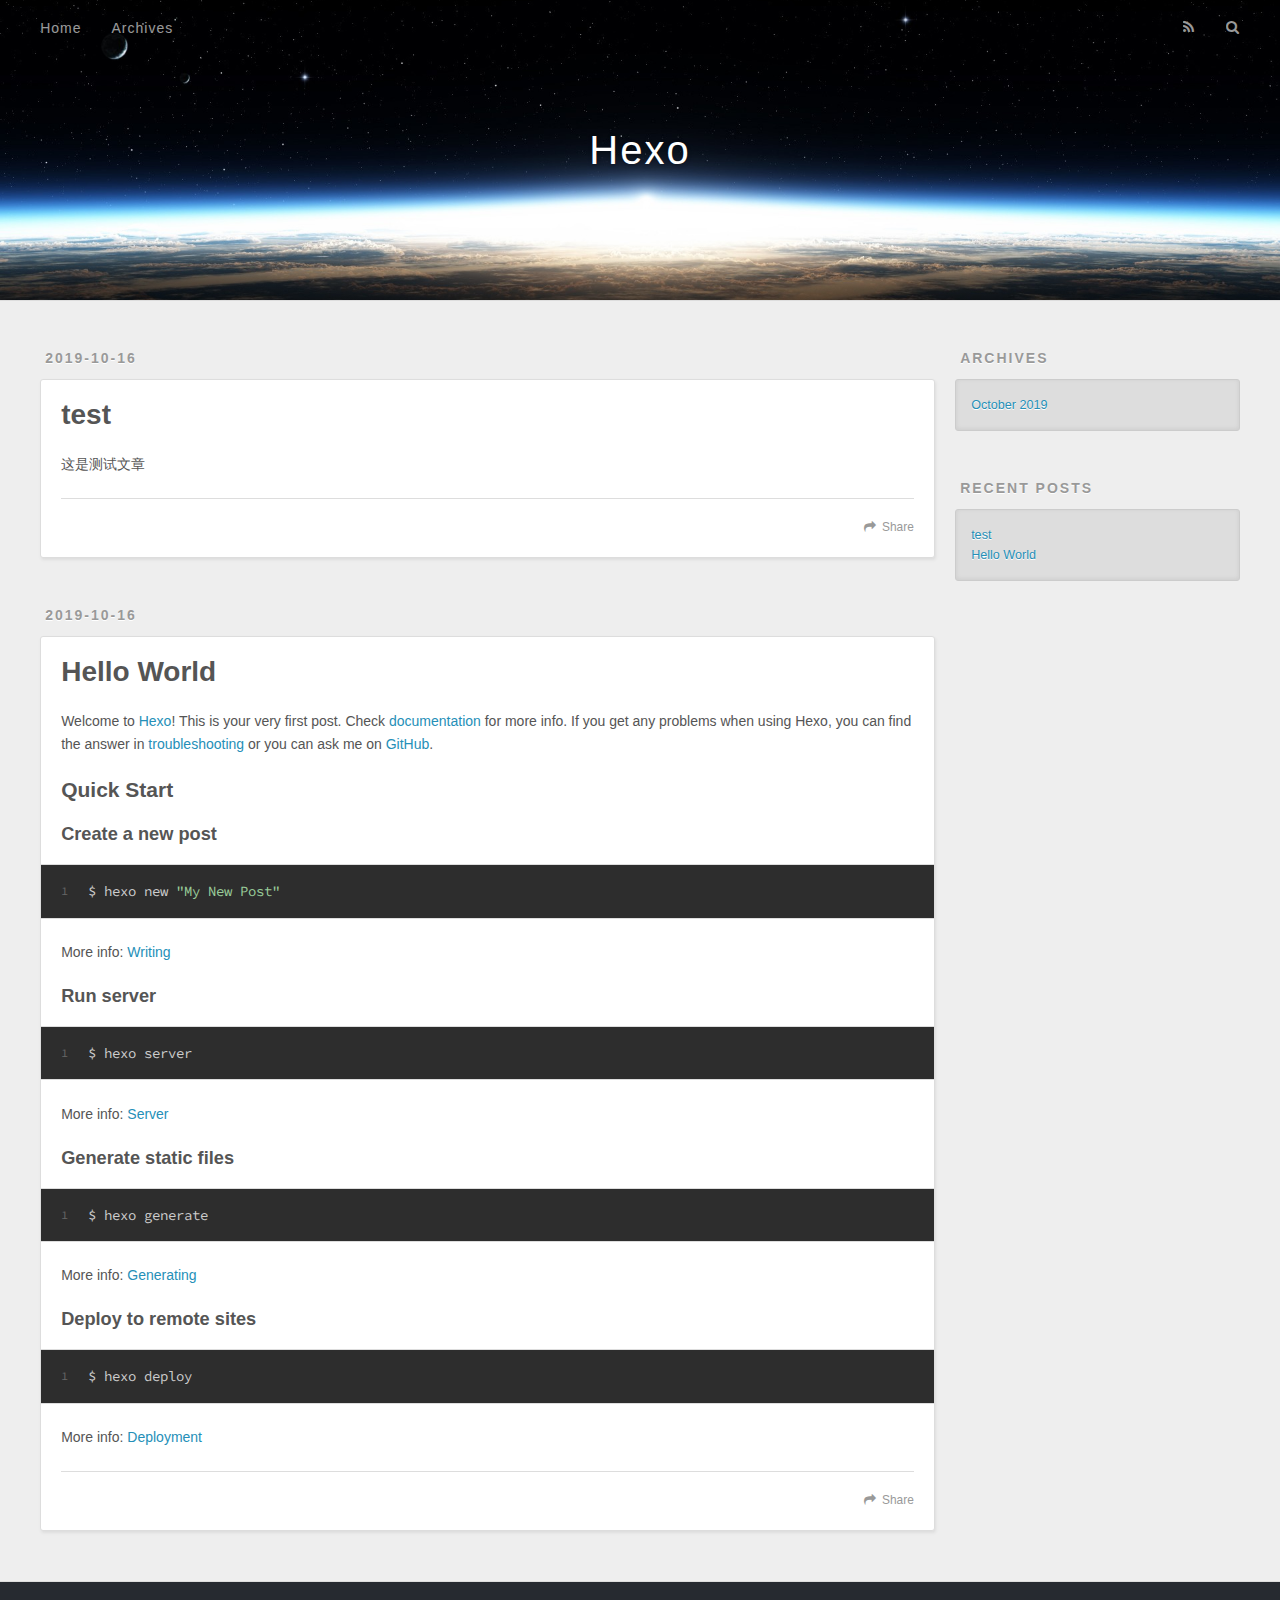
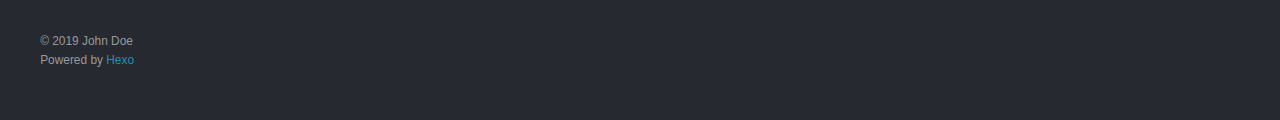
==== index.html @ 58bed096 "Site updated: 2019-10-16 15:24:26" ====
<!DOCTYPE html>
<html>
<head><meta name="generator" content="Hexo 3.9.0">
  <meta charset="utf-8">
  

  
  <title>Hexo</title>
  <meta name="viewport" content="width=device-width, initial-scale=1, maximum-scale=1">
  <meta property="og:type" content="website">
<meta property="og:title" content="Hexo">
<meta property="og:url" content="http://yoursite.com/index.html">
<meta property="og:site_name" content="Hexo">
<meta property="og:locale" content="en">
<meta name="twitter:card" content="summary">
<meta name="twitter:title" content="Hexo">
  
    <link rel="alternate" href="/atom.xml" title="Hexo" type="application/atom+xml">
  
  
    <link rel="icon" href="/favicon.png">
  
  
    <link href="//fonts.googleapis.com/css?family=Source+Code+Pro" rel="stylesheet" type="text/css">
  
  <link rel="stylesheet" href="/css/style.css">
</head>
</html>
<body>
  <div id="container">
    <div id="wrap">
      <header id="header">
  <div id="banner"></div>
  <div id="header-outer" class="outer">
    <div id="header-title" class="inner">
      <h1 id="logo-wrap">
        <a href="/" id="logo">Hexo</a>
      </h1>
      
    </div>
    <div id="header-inner" class="inner">
      <nav id="main-nav">
        <a id="main-nav-toggle" class="nav-icon"></a>
        
          <a class="main-nav-link" href="/">Home</a>
        
          <a class="main-nav-link" href="/archives">Archives</a>
        
      </nav>
      <nav id="sub-nav">
        
          <a id="nav-rss-link" class="nav-icon" href="/atom.xml" title="RSS Feed"></a>
        
        <a id="nav-search-btn" class="nav-icon" title="Search"></a>
      </nav>
      <div id="search-form-wrap">
        <form action="//google.com/search" method="get" accept-charset="UTF-8" class="search-form"><input type="search" name="q" class="search-form-input" placeholder="Search"><button type="submit" class="search-form-submit">&#xF002;</button><input type="hidden" name="sitesearch" value="http://yoursite.com"></form>
      </div>
    </div>
  </div>
</header>
      <div class="outer">
        <section id="main">
  
    <article id="post-test" class="article article-type-post" itemscope itemprop="blogPost">
  <div class="article-meta">
    <a href="/2019/10/16/test/" class="article-date">
  <time datetime="2019-10-16T07:18:13.000Z" itemprop="datePublished">2019-10-16</time>
</a>
    
  </div>
  <div class="article-inner">
    
    
      <header class="article-header">
        
  
    <h1 itemprop="name">
      <a class="article-title" href="/2019/10/16/test/">test</a>
    </h1>
  

      </header>
    
    <div class="article-entry" itemprop="articleBody">
      
        <p>这是测试文章</p>

      
    </div>
    <footer class="article-footer">
      <a data-url="http://yoursite.com/2019/10/16/test/" data-id="ck1sy2dec0001fg4e5zb4rb2x" class="article-share-link">Share</a>
      
      
    </footer>
  </div>
  
</article>


  
    <article id="post-hello-world" class="article article-type-post" itemscope itemprop="blogPost">
  <div class="article-meta">
    <a href="/2019/10/16/hello-world/" class="article-date">
  <time datetime="2019-10-16T06:49:38.342Z" itemprop="datePublished">2019-10-16</time>
</a>
    
  </div>
  <div class="article-inner">
    
    
      <header class="article-header">
        
  
    <h1 itemprop="name">
      <a class="article-title" href="/2019/10/16/hello-world/">Hello World</a>
    </h1>
  

      </header>
    
    <div class="article-entry" itemprop="articleBody">
      
        <p>Welcome to <a href="https://hexo.io/" target="_blank" rel="noopener">Hexo</a>! This is your very first post. Check <a href="https://hexo.io/docs/" target="_blank" rel="noopener">documentation</a> for more info. If you get any problems when using Hexo, you can find the answer in <a href="https://hexo.io/docs/troubleshooting.html" target="_blank" rel="noopener">troubleshooting</a> or you can ask me on <a href="https://github.com/hexojs/hexo/issues" target="_blank" rel="noopener">GitHub</a>.</p>
<h2 id="Quick-Start"><a href="#Quick-Start" class="headerlink" title="Quick Start"></a>Quick Start</h2><h3 id="Create-a-new-post"><a href="#Create-a-new-post" class="headerlink" title="Create a new post"></a>Create a new post</h3><figure class="highlight bash"><table><tr><td class="gutter"><pre><span class="line">1</span><br></pre></td><td class="code"><pre><span class="line">$ hexo new <span class="string">"My New Post"</span></span><br></pre></td></tr></table></figure>

<p>More info: <a href="https://hexo.io/docs/writing.html" target="_blank" rel="noopener">Writing</a></p>
<h3 id="Run-server"><a href="#Run-server" class="headerlink" title="Run server"></a>Run server</h3><figure class="highlight bash"><table><tr><td class="gutter"><pre><span class="line">1</span><br></pre></td><td class="code"><pre><span class="line">$ hexo server</span><br></pre></td></tr></table></figure>

<p>More info: <a href="https://hexo.io/docs/server.html" target="_blank" rel="noopener">Server</a></p>
<h3 id="Generate-static-files"><a href="#Generate-static-files" class="headerlink" title="Generate static files"></a>Generate static files</h3><figure class="highlight bash"><table><tr><td class="gutter"><pre><span class="line">1</span><br></pre></td><td class="code"><pre><span class="line">$ hexo generate</span><br></pre></td></tr></table></figure>

<p>More info: <a href="https://hexo.io/docs/generating.html" target="_blank" rel="noopener">Generating</a></p>
<h3 id="Deploy-to-remote-sites"><a href="#Deploy-to-remote-sites" class="headerlink" title="Deploy to remote sites"></a>Deploy to remote sites</h3><figure class="highlight bash"><table><tr><td class="gutter"><pre><span class="line">1</span><br></pre></td><td class="code"><pre><span class="line">$ hexo deploy</span><br></pre></td></tr></table></figure>

<p>More info: <a href="https://hexo.io/docs/deployment.html" target="_blank" rel="noopener">Deployment</a></p>

      
    </div>
    <footer class="article-footer">
      <a data-url="http://yoursite.com/2019/10/16/hello-world/" data-id="ck1sy2de90000fg4emqf85rkp" class="article-share-link">Share</a>
      
      
    </footer>
  </div>
  
</article>


  


</section>
        
          <aside id="sidebar">
  
    

  
    

  
    
  
    
  <div class="widget-wrap">
    <h3 class="widget-title">Archives</h3>
    <div class="widget">
      <ul class="archive-list"><li class="archive-list-item"><a class="archive-list-link" href="/archives/2019/10/">October 2019</a></li></ul>
    </div>
  </div>


  
    
  <div class="widget-wrap">
    <h3 class="widget-title">Recent Posts</h3>
    <div class="widget">
      <ul>
        
          <li>
            <a href="/2019/10/16/test/">test</a>
          </li>
        
          <li>
            <a href="/2019/10/16/hello-world/">Hello World</a>
          </li>
        
      </ul>
    </div>
  </div>

  
</aside>
        
      </div>
      <footer id="footer">
  
  <div class="outer">
    <div id="footer-info" class="inner">
      &copy; 2019 John Doe<br>
      Powered by <a href="http://hexo.io/" target="_blank">Hexo</a>
    </div>
  </div>
</footer>
    </div>
    <nav id="mobile-nav">
  
    <a href="/" class="mobile-nav-link">Home</a>
  
    <a href="/archives" class="mobile-nav-link">Archives</a>
  
</nav>
    

<script src="//ajax.googleapis.com/ajax/libs/jquery/2.0.3/jquery.min.js"></script>


  <link rel="stylesheet" href="/fancybox/jquery.fancybox.css">
  <script src="/fancybox/jquery.fancybox.pack.js"></script>


<script src="/js/script.js"></script>



  </div>
</body>
</html>
---- css/style.css ----
body {
  width: 100%;
}
body:before,
body:after {
  content: "";
  display: table;
}
body:after {
  clear: both;
}
html,
body,
div,
span,
applet,
object,
iframe,
h1,
h2,
h3,
h4,
h5,
h6,
p,
blockquote,
pre,
a,
abbr,
acronym,
address,
big,
cite,
code,
del,
dfn,
em,
img,
ins,
kbd,
q,
s,
samp,
small,
strike,
strong,
sub,
sup,
tt,
var,
dl,
dt,
dd,
ol,
ul,
li,
fieldset,
form,
label,
legend,
table,
caption,
tbody,
tfoot,
thead,
tr,
th,
td {
  margin: 0;
  padding: 0;
  border: 0;
  outline: 0;
  font-weight: inherit;
  font-style: inherit;
  font-family: inherit;
  font-size: 100%;
  vertical-align: baseline;
}
body {
  line-height: 1;
  color: #000;
  background: #fff;
}
ol,
ul {
  list-style: none;
}
table {
  border-collapse: separate;
  border-spacing: 0;
  vertical-align: middle;
}
caption,
th,
td {
  text-align: left;
  font-weight: normal;
  vertical-align: middle;
}
a img {
  border: none;
}
input,
button {
  margin: 0;
  padding: 0;
}
input::-moz-focus-inner,
button::-moz-focus-inner {
  border: 0;
  padding: 0;
}
@font-face {
  font-family: FontAwesome;
  font-style: normal;
  font-weight: normal;
  src: url("fonts/fontawesome-webfont.eot?v=#4.0.3");
  src: url("fonts/fontawesome-webfont.eot?#iefix&v=#4.0.3") format("embedded-opentype"), url("fonts/fontawesome-webfont.woff?v=#4.0.3") format("woff"), url("fonts/fontawesome-webfont.ttf?v=#4.0.3") format("truetype"), url("fonts/fontawesome-webfont.svg#fontawesomeregular?v=#4.0.3") format("svg");
}
html,
body,
#container {
  height: 100%;
}
body {
  background: #eee;
  font: 14px -apple-system, BlinkMacSystemFont, "Segoe UI", "Roboto", "Oxygen", "Ubuntu", "Cantarell", "Fira Sans", "Droid Sans", "Helvetica Neue", sans-serif;
  -webkit-text-size-adjust: 100%;
}
.outer {
  max-width: 1220px;
  margin: 0 auto;
  padding: 0 20px;
}
.outer:before,
.outer:after {
  content: "";
  display: table;
}
.outer:after {
  clear: both;
}
.inner {
  display: inline;
  float: left;
  width: 98.33333333333333%;
  margin: 0 0.833333333333333%;
}
.left,
.alignleft {
  float: left;
}
.right,
.alignright {
  float: right;
}
.clear {
  clear: both;
}
#container {
  position: relative;
}
.mobile-nav-on {
  overflow: hidden;
}
#wrap {
  height: 100%;
  width: 100%;
  position: absolute;
  top: 0;
  left: 0;
  -webkit-transition: 0.2s ease-out;
  -moz-transition: 0.2s ease-out;
  -ms-transition: 0.2s ease-out;
  transition: 0.2s ease-out;
  z-index: 1;
  background: #eee;
}
.mobile-nav-on #wrap {
  left: 280px;
}
@media screen and (min-width: 768px) {
  #main {
    display: inline;
    float: left;
    width: 73.33333333333333%;
    margin: 0 0.833333333333333%;
  }
}
.article-date,
.article-category-link,
.archive-year,
.widget-title {
  text-decoration: none;
  text-transform: uppercase;
  letter-spacing: 2px;
  color: #999;
  margin-bottom: 1em;
  margin-left: 5px;
  line-height: 1em;
  text-shadow: 0 1px #fff;
  font-weight: bold;
}
.article-inner,
.archive-article-inner {
  background: #fff;
  -webkit-box-shadow: 1px 2px 3px #ddd;
  box-shadow: 1px 2px 3px #ddd;
  border: 1px solid #ddd;
  border-radius: 3px;
}
.article-entry h1,
.widget h1 {
  font-size: 2em;
}
.article-entry h2,
.widget h2 {
  font-size: 1.5em;
}
.article-entry h3,
.widget h3 {
  font-size: 1.3em;
}
.article-entry h4,
.widget h4 {
  font-size: 1.2em;
}
.article-entry h5,
.widget h5 {
  font-size: 1em;
}
.article-entry h6,
.widget h6 {
  font-size: 1em;
  color: #999;
}
.article-entry hr,
.widget hr {
  border: 1px dashed #ddd;
}
.article-entry strong,
.widget strong {
  font-weight: bold;
}
.article-entry em,
.widget em,
.article-entry cite,
.widget cite {
  font-style: italic;
}
.article-entry sup,
.widget sup,
.article-entry sub,
.widget sub {
  font-size: 0.75em;
  line-height: 0;
  position: relative;
  vertical-align: baseline;
}
.article-entry sup,
.widget sup {
  top: -0.5em;
}
.article-entry sub,
.widget sub {
  bottom: -0.2em;
}
.article-entry small,
.widget small {
  font-size: 0.85em;
}
.article-entry acronym,
.widget acronym,
.article-entry abbr,
.widget abbr {
  border-bottom: 1px dotted;
}
.article-entry ul,
.widget ul,
.article-entry ol,
.widget ol,
.article-entry dl,
.widget dl {
  margin: 0 20px;
  line-height: 1.6em;
}
.article-entry ul ul,
.widget ul ul,
.article-entry ol ul,
.widget ol ul,
.article-entry ul ol,
.widget ul ol,
.article-entry ol ol,
.widget ol ol {
  margin-top: 0;
  margin-bottom: 0;
}
.article-entry ul,
.widget ul {
  list-style: disc;
}
.article-entry ol,
.widget ol {
  list-style: decimal;
}
.article-entry dt,
.widget dt {
  font-weight: bold;
}
#header {
  height: 300px;
  position: relative;
  border-bottom: 1px solid #ddd;
}
#header:before,
#header:after {
  content: "";
  position: absolute;
  left: 0;
  right: 0;
  height: 40px;
}
#header:before {
  top: 0;
  background: -webkit-linear-gradient(rgba(0,0,0,0.2), transparent);
  background: -moz-linear-gradient(rgba(0,0,0,0.2), transparent);
  background: -ms-linear-gradient(rgba(0,0,0,0.2), transparent);
  background: linear-gradient(rgba(0,0,0,0.2), transparent);
}
#header:after {
  bottom: 0;
  background: -webkit-linear-gradient(transparent, rgba(0,0,0,0.2));
  background: -moz-linear-gradient(transparent, rgba(0,0,0,0.2));
  background: -ms-linear-gradient(transparent, rgba(0,0,0,0.2));
  background: linear-gradient(transparent, rgba(0,0,0,0.2));
}
#header-outer {
  height: 100%;
  position: relative;
}
#header-inner {
  position: relative;
  overflow: hidden;
}
#banner {
  position: absolute;
  top: 0;
  left: 0;
  width: 100%;
  height: 100%;
  background: url("images/banner.jpg") center #000;
  -webkit-background-size: cover;
  -moz-background-size: cover;
  background-size: cover;
  z-index: -1;
}
#header-title {
  text-align: center;
  height: 40px;
  position: absolute;
  top: 50%;
  left: 0;
  margin-top: -20px;
}
#logo,
#subtitle {
  text-decoration: none;
  color: #fff;
  font-weight: 300;
  text-shadow: 0 1px 4px rgba(0,0,0,0.3);
}
#logo {
  font-size: 40px;
  line-height: 40px;
  letter-spacing: 2px;
}
#subtitle {
  font-size: 16px;
  line-height: 16px;
  letter-spacing: 1px;
}
#subtitle-wrap {
  margin-top: 16px;
}
#main-nav {
  float: left;
  margin-left: -15px;
}
.nav-icon,
.main-nav-link {
  float: left;
  color: #fff;
  opacity: 0.6;
  text-decoration: none;
  text-shadow: 0 1px rgba(0,0,0,0.2);
  -webkit-transition: opacity 0.2s;
  -moz-transition: opacity 0.2s;
  -ms-transition: opacity 0.2s;
  transition: opacity 0.2s;
  display: block;
  padding: 20px 15px;
}
.nav-icon:hover,
.main-nav-link:hover {
  opacity: 1;
}
.nav-icon {
  font-family: FontAwesome;
  text-align: center;
  font-size: 14px;
  width: 14px;
  height: 14px;
  padding: 20px 15px;
  position: relative;
  cursor: pointer;
}
.main-nav-link {
  font-weight: 300;
  letter-spacing: 1px;
}
@media screen and (max-width: 479px) {
  .main-nav-link {
    display: none;
  }
}
#main-nav-toggle {
  display: none;
}
#main-nav-toggle:before {
  content: "\f0c9";
}
@media screen and (max-width: 479px) {
  #main-nav-toggle {
    display: block;
  }
}
#sub-nav {
  float: right;
  margin-right: -15px;
}
#nav-rss-link:before {
  content: "\f09e";
}
#nav-search-btn:before {
  content: "\f002";
}
#search-form-wrap {
  position: absolute;
  top: 15px;
  width: 150px;
  height: 30px;
  right: -150px;
  opacity: 0;
  -webkit-transition: 0.2s ease-out;
  -moz-transition: 0.2s ease-out;
  -ms-transition: 0.2s ease-out;
  transition: 0.2s ease-out;
}
#search-form-wrap.on {
  opacity: 1;
  right: 0;
}
@media screen and (max-width: 479px) {
  #search-form-wrap {
    width: 100%;
    right: -100%;
  }
}
.search-form {
  position: absolute;
  top: 0;
  left: 0;
  right: 0;
  background: #fff;
  padding: 5px 15px;
  border-radius: 15px;
  -webkit-box-shadow: 0 0 10px rgba(0,0,0,0.3);
  box-shadow: 0 0 10px rgba(0,0,0,0.3);
}
.search-form-input {
  border: none;
  background: none;
  color: #555;
  width: 100%;
  font: 13px -apple-system, BlinkMacSystemFont, "Segoe UI", "Roboto", "Oxygen", "Ubuntu", "Cantarell", "Fira Sans", "Droid Sans", "Helvetica Neue", sans-serif;
  outline: none;
}
.search-form-input::-webkit-search-results-decoration,
.search-form-input::-webkit-search-cancel-button {
  -webkit-appearance: none;
}
.search-form-submit {
  position: absolute;
  top: 50%;
  right: 10px;
  margin-top: -7px;
  font: 13px FontAwesome;
  border: none;
  background: none;
  color: #bbb;
  cursor: pointer;
}
.search-form-submit:hover,
.search-form-submit:focus {
  color: #777;
}
.article {
  margin: 50px 0;
}
.article-inner {
  overflow: hidden;
}
.article-meta:before,
.article-meta:after {
  content: "";
  display: table;
}
.article-meta:after {
  clear: both;
}
.article-date {
  float: left;
}
.article-category {
  float: left;
  line-height: 1em;
  color: #ccc;
  text-shadow: 0 1px #fff;
  margin-left: 8px;
}
.article-category:before {
  content: "\2022";
}
.article-category-link {
  margin: 0 12px 1em;
}
.article-header {
  padding: 20px 20px 0;
}
.article-title {
  text-decoration: none;
  font-size: 2em;
  font-weight: bold;
  color: #555;
  line-height: 1.1em;
  -webkit-transition: color 0.2s;
  -moz-transition: color 0.2s;
  -ms-transition: color 0.2s;
  transition: color 0.2s;
}
a.article-title:hover {
  color: #258fb8;
}
.article-entry {
  color: #555;
  padding: 0 20px;
}
.article-entry:before,
.article-entry:after {
  content: "";
  display: table;
}
.article-entry:after {
  clear: both;
}
.article-entry p,
.article-entry table {
  line-height: 1.6em;
  margin: 1.6em 0;
}
.article-entry h1,
.article-entry h2,
.article-entry h3,
.article-entry h4,
.article-entry h5,
.article-entry h6 {
  font-weight: bold;
}
.article-entry h1,
.article-entry h2,
.article-entry h3,
.article-entry h4,
.article-entry h5,
.article-entry h6 {
  line-height: 1.1em;
  margin: 1.1em 0;
}
.article-entry a {
  color: #258fb8;
  text-decoration: none;
}
.article-entry a:hover {
  text-decoration: underline;
}
.article-entry ul,
.article-entry ol,
.article-entry dl {
  margin-top: 1.6em;
  margin-bottom: 1.6em;
}
.article-entry img,
.article-entry video {
  max-width: 100%;
  height: auto;
  display: block;
  margin: auto;
}
.article-entry iframe {
  border: none;
}
.article-entry table {
  width: 100%;
  border-collapse: collapse;
  border-spacing: 0;
}
.article-entry th {
  font-weight: bold;
  border-bottom: 3px solid #ddd;
  padding-bottom: 0.5em;
}
.article-entry td {
  border-bottom: 1px solid #ddd;
  padding: 10px 0;
}
.article-entry blockquote {
  font-family: Georgia, "Times New Roman", serif;
  font-size: 1.4em;
  margin: 1.6em 20px;
  text-align: center;
}
.article-entry blockquote footer {
  font-size: 14px;
  margin: 1.6em 0;
  font-family: -apple-system, BlinkMacSystemFont, "Segoe UI", "Roboto", "Oxygen", "Ubuntu", "Cantarell", "Fira Sans", "Droid Sans", "Helvetica Neue", sans-serif;
}
.article-entry blockquote footer cite:before {
  content: "—";
  padding: 0 0.5em;
}
.article-entry .pullquote {
  text-align: left;
  width: 45%;
  margin: 0;
}
.article-entry .pullquote.left {
  margin-left: 0.5em;
  margin-right: 1em;
}
.article-entry .pullquote.right {
  margin-right: 0.5em;
  margin-left: 1em;
}
.article-entry .caption {
  color: #999;
  display: block;
  font-size: 0.9em;
  margin-top: 0.5em;
  position: relative;
  text-align: center;
}
.article-entry .video-container {
  position: relative;
  padding-top: 56.25%;
  height: 0;
  overflow: hidden;
}
.article-entry .video-container iframe,
.article-entry .video-container object,
.article-entry .video-container embed {
  position: absolute;
  top: 0;
  left: 0;
  width: 100%;
  height: 100%;
  margin-top: 0;
}
.article-more-link a {
  display: inline-block;
  line-height: 1em;
  padding: 6px 15px;
  border-radius: 15px;
  background: #eee;
  color: #999;
  text-shadow: 0 1px #fff;
  text-decoration: none;
}
.article-more-link a:hover {
  background: #258fb8;
  color: #fff;
  text-decoration: none;
  text-shadow: 0 1px #1e7293;
}
.article-footer {
  font-size: 0.85em;
  line-height: 1.6em;
  border-top: 1px solid #ddd;
  padding-top: 1.6em;
  margin: 0 20px 20px;
}
.article-footer:before,
.article-footer:after {
  content: "";
  display: table;
}
.article-footer:after {
  clear: both;
}
.article-footer a {
  color: #999;
  text-decoration: none;
}
.article-footer a:hover {
  color: #555;
}
.article-tag-list-item {
  float: left;
  margin-right: 10px;
}
.article-tag-list-link:before {
  content: "#";
}
.article-comment-link {
  float: right;
}
.article-comment-link:before {
  content: "\f075";
  font-family: FontAwesome;
  padding-right: 8px;
}
.article-share-link {
  cursor: pointer;
  float: right;
  margin-left: 20px;
}
.article-share-link:before {
  content: "\f064";
  font-family: FontAwesome;
  padding-right: 6px;
}
#article-nav {
  position: relative;
}
#article-nav:before,
#article-nav:after {
  content: "";
  display: table;
}
#article-nav:after {
  clear: both;
}
@media screen and (min-width: 768px) {
  #article-nav {
    margin: 50px 0;
  }
  #article-nav:before {
    width: 8px;
    height: 8px;
    position: absolute;
    top: 50%;
    left: 50%;
    margin-top: -4px;
    margin-left: -4px;
    content: "";
    border-radius: 50%;
    background: #ddd;
    -webkit-box-shadow: 0 1px 2px #fff;
    box-shadow: 0 1px 2px #fff;
  }
}
.article-nav-link-wrap {
  text-decoration: none;
  text-shadow: 0 1px #fff;
  color: #999;
  -webkit-box-sizing: border-box;
  -moz-box-sizing: border-box;
  box-sizing: border-box;
  margin-top: 50px;
  text-align: center;
  display: block;
}
.article-nav-link-wrap:hover {
  color: #555;
}
@media screen and (min-width: 768px) {
  .article-nav-link-wrap {
    width: 50%;
    margin-top: 0;
  }
}
@media screen and (min-width: 768px) {
  #article-nav-newer {
    float: left;
    text-align: right;
    padding-right: 20px;
  }
}
@media screen and (min-width: 768px) {
  #article-nav-older {
    float: right;
    text-align: left;
    padding-left: 20px;
  }
}
.article-nav-caption {
  text-transform: uppercase;
  letter-spacing: 2px;
  color: #ddd;
  line-height: 1em;
  font-weight: bold;
}
#article-nav-newer .article-nav-caption {
  margin-right: -2px;
}
.article-nav-title {
  font-size: 0.85em;
  line-height: 1.6em;
  margin-top: 0.5em;
}
.article-share-box {
  position: absolute;
  display: none;
  background: #fff;
  -webkit-box-shadow: 1px 2px 10px rgba(0,0,0,0.2);
  box-shadow: 1px 2px 10px rgba(0,0,0,0.2);
  border-radius: 3px;
  margin-left: -145px;
  overflow: hidden;
  z-index: 1;
}
.article-share-box.on {
  display: block;
}
.article-share-input {
  width: 100%;
  background: none;
  -webkit-box-sizing: border-box;
  -moz-box-sizing: border-box;
  box-sizing: border-box;
  font: 14px -apple-system, BlinkMacSystemFont, "Segoe UI", "Roboto", "Oxygen", "Ubuntu", "Cantarell", "Fira Sans", "Droid Sans", "Helvetica Neue", sans-serif;
  padding: 0 15px;
  color: #555;
  outline: none;
  border: 1px solid #ddd;
  border-radius: 3px 3px 0 0;
  height: 36px;
  line-height: 36px;
}
.article-share-links {
  background: #eee;
}
.article-share-links:before,
.article-share-links:after {
  content: "";
  display: table;
}
.article-share-links:after {
  clear: both;
}
.article-share-twitter,
.article-share-facebook,
.article-share-pinterest,
.article-share-google {
  width: 50px;
  height: 36px;
  display: block;
  float: left;
  position: relative;
  color: #999;
  text-shadow: 0 1px #fff;
}
.article-share-twitter:before,
.article-share-facebook:before,
.article-share-pinterest:before,
.article-share-google:before {
  font-size: 20px;
  font-family: FontAwesome;
  width: 20px;
  height: 20px;
  position: absolute;
  top: 50%;
  left: 50%;
  margin-top: -10px;
  margin-left: -10px;
  text-align: center;
}
.article-share-twitter:hover,
.article-share-facebook:hover,
.article-share-pinterest:hover,
.article-share-google:hover {
  color: #fff;
}
.article-share-twitter:before {
  content: "\f099";
}
.article-share-twitter:hover {
  background: #00aced;
  text-shadow: 0 1px #008abe;
}
.article-share-facebook:before {
  content: "\f09a";
}
.article-share-facebook:hover {
  background: #3b5998;
  text-shadow: 0 1px #2f477a;
}
.article-share-pinterest:before {
  content: "\f0d2";
}
.article-share-pinterest:hover {
  background: #cb2027;
  text-shadow: 0 1px #a21a1f;
}
.article-share-google:before {
  content: "\f0d5";
}
.article-share-google:hover {
  background: #dd4b39;
  text-shadow: 0 1px #be3221;
}
.article-gallery {
  background: #000;
  position: relative;
}
.article-gallery-photos {
  position: relative;
  overflow: hidden;
}
.article-gallery-img {
  display: none;
  max-width: 100%;
}
.article-gallery-img:first-child {
  display: block;
}
.article-gallery-img.loaded {
  position: absolute;
  display: block;
}
.article-gallery-img img {
  display: block;
  max-width: 100%;
  margin: 0 auto;
}
#comments {
  background: #fff;
  -webkit-box-shadow: 1px 2px 3px #ddd;
  box-shadow: 1px 2px 3px #ddd;
  padding: 20px;
  border: 1px solid #ddd;
  border-radius: 3px;
  margin: 50px 0;
}
#comments a {
  color: #258fb8;
}
.archives-wrap {
  margin: 50px 0;
}
.archives:before,
.archives:after {
  content: "";
  display: table;
}
.archives:after {
  clear: both;
}
.archive-year-wrap {
  margin-bottom: 1em;
}
.archives {
  -webkit-column-gap: 10px;
  -moz-column-gap: 10px;
  column-gap: 10px;
}
@media screen and (min-width: 480px) and (max-width: 767px) {
  .archives {
    -webkit-column-count: 2;
    -moz-column-count: 2;
    column-count: 2;
  }
}
@media screen and (min-width: 768px) {
  .archives {
    -webkit-column-count: 3;
    -moz-column-count: 3;
    column-count: 3;
  }
}
.archive-article {
  -webkit-column-break-inside: avoid;
  page-break-inside: avoid;
  overflow: hidden;
  break-inside: avoid-column;
}
.archive-article-inner {
  padding: 10px;
  margin-bottom: 15px;
}
.archive-article-title {
  text-decoration: none;
  font-weight: bold;
  color: #555;
  -webkit-transition: color 0.2s;
  -moz-transition: color 0.2s;
  -ms-transition: color 0.2s;
  transition: color 0.2s;
  line-height: 1.6em;
}
.archive-article-title:hover {
  color: #258fb8;
}
.archive-article-footer {
  margin-top: 1em;
}
.archive-article-date {
  color: #999;
  text-decoration: none;
  font-size: 0.85em;
  line-height: 1em;
  margin-bottom: 0.5em;
  display: block;
}
#page-nav {
  margin: 50px auto;
  background: #fff;
  -webkit-box-shadow: 1px 2px 3px #ddd;
  box-shadow: 1px 2px 3px #ddd;
  border: 1px solid #ddd;
  border-radius: 3px;
  text-align: center;
  color: #999;
  overflow: hidden;
}
#page-nav:before,
#page-nav:after {
  content: "";
  display: table;
}
#page-nav:after {
  clear: both;
}
#page-nav a,
#page-nav span {
  padding: 10px 20px;
  line-height: 1;
  height: 2ex;
}
#page-nav a {
  color: #999;
  text-decoration: none;
}
#page-nav a:hover {
  background: #999;
  color: #fff;
}
#page-nav .prev {
  float: left;
}
#page-nav .next {
  float: right;
}
#page-nav .page-number {
  display: inline-block;
}
@media screen and (max-width: 479px) {
  #page-nav .page-number {
    display: none;
  }
}
#page-nav .current {
  color: #555;
  font-weight: bold;
}
#page-nav .space {
  color: #ddd;
}
#footer {
  background: #262a30;
  padding: 50px 0;
  border-top: 1px solid #ddd;
  color: #999;
}
#footer a {
  color: #258fb8;
  text-decoration: none;
}
#footer a:hover {
  text-decoration: underline;
}
#footer-info {
  line-height: 1.6em;
  font-size: 0.85em;
}
.article-entry pre,
.article-entry .highlight {
  background: #2d2d2d;
  margin: 0 -20px;
  padding: 15px 20px;
  border-style: solid;
  border-color: #ddd;
  border-width: 1px 0;
  overflow: auto;
  color: #ccc;
  line-height: 22.400000000000002px;
}
.article-entry .highlight .gutter pre,
.article-entry .gist .gist-file .gist-data .line-numbers {
  color: #666;
  font-size: 0.85em;
}
.article-entry pre,
.article-entry code {
  font-family: "Source Code Pro", Consolas, Monaco, Menlo, Consolas, monospace;
}
.article-entry code {
  background: #eee;
  text-shadow: 0 1px #fff;
  padding: 0 0.3em;
}
.article-entry pre code {
  background: none;
  text-shadow: none;
  padding: 0;
}
.article-entry .highlight pre {
  border: none;
  margin: 0;
  padding: 0;
}
.article-entry .highlight table {
  margin: 0;
  width: auto;
}
.article-entry .highlight td {
  border: none;
  padding: 0;
}
.article-entry .highlight figcaption {
  font-size: 0.85em;
  color: #999;
  line-height: 1em;
  margin-bottom: 1em;
}
.article-entry .highlight figcaption:before,
.article-entry .highlight figcaption:after {
  content: "";
  display: table;
}
.article-entry .highlight figcaption:after {
  clear: both;
}
.article-entry .highlight figcaption a {
  float: right;
}
.article-entry .highlight .gutter pre {
  text-align: right;
  padding-right: 20px;
}
.article-entry .highlight .line {
  height: 22.400000000000002px;
}
.article-entry .highlight .line.marked {
  background: #515151;
}
.article-entry .gist {
  margin: 0 -20px;
  border-style: solid;
  border-color: #ddd;
  border-width: 1px 0;
  background: #2d2d2d;
  padding: 15px 20px 15px 0;
}
.article-entry .gist .gist-file {
  border: none;
  font-family: "Source Code Pro", Consolas, Monaco, Menlo, Consolas, monospace;
  margin: 0;
}
.article-entry .gist .gist-file .gist-data {
  background: none;
  border: none;
}
.article-entry .gist .gist-file .gist-data .line-numbers {
  background: none;
  border: none;
  padding: 0 20px 0 0;
}
.article-entry .gist .gist-file .gist-data .line-data {
  padding: 0 !important;
}
.article-entry .gist .gist-file .highlight {
  margin: 0;
  padding: 0;
  border: none;
}
.article-entry .gist .gist-file .gist-meta {
  background: #2d2d2d;
  color: #999;
  font: 0.85em -apple-system, BlinkMacSystemFont, "Segoe UI", "Roboto", "Oxygen", "Ubuntu", "Cantarell", "Fira Sans", "Droid Sans", "Helvetica Neue", sans-serif;
  text-shadow: 0 0;
  padding: 0;
  margin-top: 1em;
  margin-left: 20px;
}
.article-entry .gist .gist-file .gist-meta a {
  color: #258fb8;
  font-weight: normal;
}
.article-entry .gist .gist-file .gist-meta a:hover {
  text-decoration: underline;
}
pre .comment,
pre .title {
  color: #999;
}
pre .variable,
pre .attribute,
pre .tag,
pre .regexp,
pre .ruby .constant,
pre .xml .tag .title,
pre .xml .pi,
pre .xml .doctype,
pre .html .doctype,
pre .css .id,
pre .css .class,
pre .css .pseudo {
  color: #f2777a;
}
pre .number,
pre .preprocessor,
pre .built_in,
pre .literal,
pre .params,
pre .constant {
  color: #f99157;
}
pre .class,
pre .ruby .class .title,
pre .css .rules .attribute {
  color: #9c9;
}
pre .string,
pre .value,
pre .inheritance,
pre .header,
pre .ruby .symbol,
pre .xml .cdata {
  color: #9c9;
}
pre .css .hexcolor {
  color: #6cc;
}
pre .function,
pre .python .decorator,
pre .python .title,
pre .ruby .function .title,
pre .ruby .title .keyword,
pre .perl .sub,
pre .javascript .title,
pre .coffeescript .title {
  color: #69c;
}
pre .keyword,
pre .javascript .function {
  color: #c9c;
}
@media screen and (max-width: 479px) {
  #mobile-nav {
    position: absolute;
    top: 0;
    left: 0;
    width: 280px;
    height: 100%;
    background: #191919;
    border-right: 1px solid #fff;
  }
}
@media screen and (max-width: 479px) {
  .mobile-nav-link {
    display: block;
    color: #999;
    text-decoration: none;
    padding: 15px 20px;
    font-weight: bold;
  }
  .mobile-nav-link:hover {
    color: #fff;
  }
}
@media screen and (min-width: 768px) {
  #sidebar {
    display: inline;
    float: left;
    width: 23.333333333333332%;
    margin: 0 0.833333333333333%;
  }
}
.widget-wrap {
  margin: 50px 0;
}
.widget {
  color: #777;
  text-shadow: 0 1px #fff;
  background: #ddd;
  -webkit-box-shadow: 0 -1px 4px #ccc inset;
  box-shadow: 0 -1px 4px #ccc inset;
  border: 1px solid #ccc;
  padding: 15px;
  border-radius: 3px;
}
.widget a {
  color: #258fb8;
  text-decoration: none;
}
.widget a:hover {
  text-decoration: underline;
}
.widget ul ul,
.widget ol ul,
.widget dl ul,
.widget ul ol,
.widget ol ol,
.widget dl ol,
.widget ul dl,
.widget ol dl,
.widget dl dl {
  margin-left: 15px;
  list-style: disc;
}
.widget {
  line-height: 1.6em;
  word-wrap: break-word;
  font-size: 0.9em;
}
.widget ul,
.widget ol {
  list-style: none;
  margin: 0;
}
.widget ul ul,
.widget ol ul,
.widget ul ol,
.widget ol ol {
  margin: 0 20px;
}
.widget ul ul,
.widget ol ul {
  list-style: disc;
}
.widget ul ol,
.widget ol ol {
  list-style: decimal;
}
.category-list-count,
.tag-list-count,
.archive-list-count {
  padding-left: 5px;
  color: #999;
  font-size: 0.85em;
}
.category-list-count:before,
.tag-list-count:before,
.archive-list-count:before {
  content: "(";
}
.category-list-count:after,
.tag-list-count:after,
.archive-list-count:after {
  content: ")";
}
.tagcloud a {
  margin-right: 5px;
  display: inline-block;
}
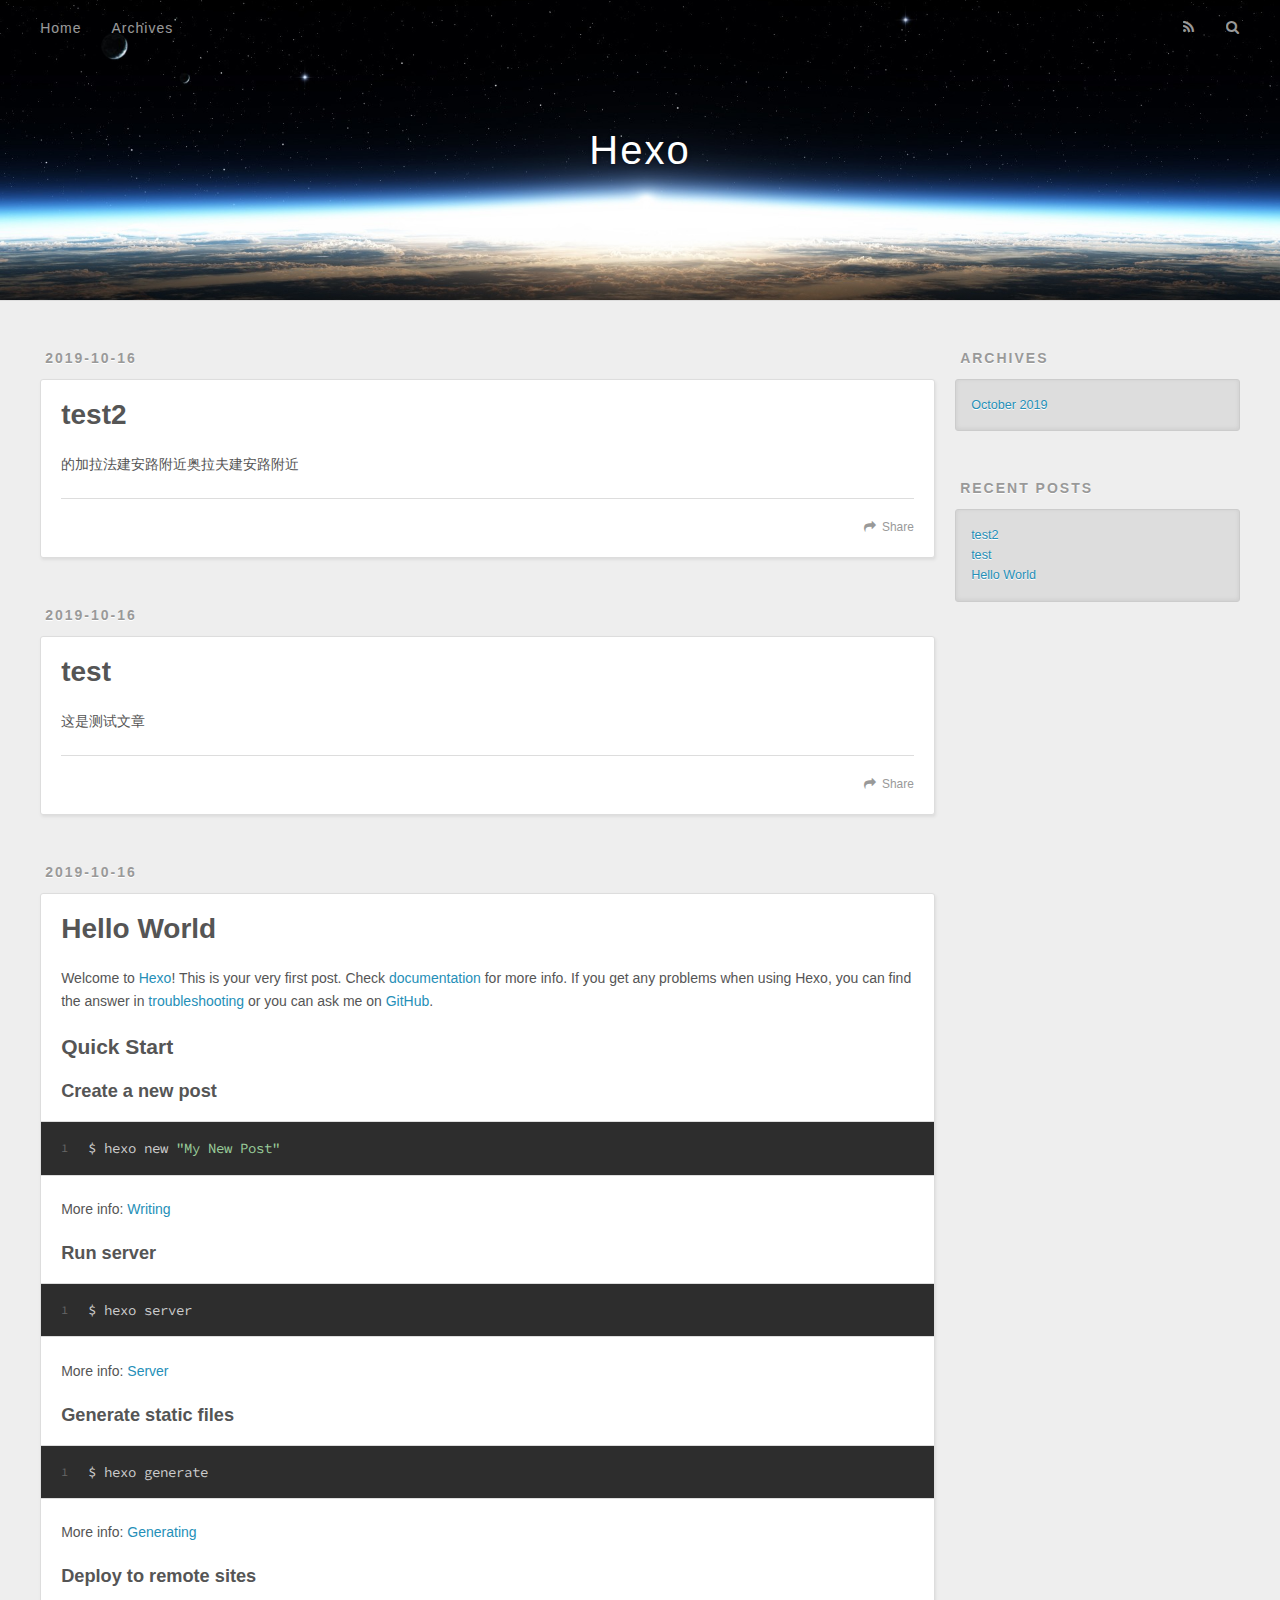
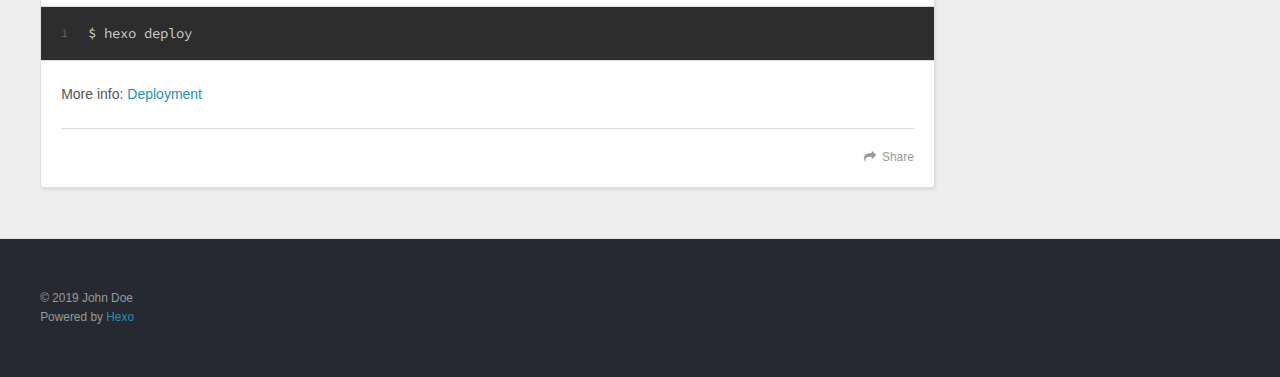
==== commit cc178b98: "Site updated: 2019-10-16 17:17:02" ====
--- a/index.html
+++ b/index.html
@@ -62,6 +62,43 @@
       <div class="outer">
         <section id="main">
   
+    <article id="post-test2" class="article article-type-post" itemscope itemprop="blogPost">
+  <div class="article-meta">
+    <a href="/2019/10/16/test2/" class="article-date">
+  <time datetime="2019-10-16T09:16:12.000Z" itemprop="datePublished">2019-10-16</time>
+</a>
+    
+  </div>
+  <div class="article-inner">
+    
+    
+      <header class="article-header">
+        
+  
+    <h1 itemprop="name">
+      <a class="article-title" href="/2019/10/16/test2/">test2</a>
+    </h1>
+  
+
+      </header>
+    
+    <div class="article-entry" itemprop="articleBody">
+      
+        <p>的加拉法建安路附近奥拉夫建安路附近</p>
+
+      
+    </div>
+    <footer class="article-footer">
+      <a data-url="http://yoursite.com/2019/10/16/test2/" data-id="ck1t29p6g0002xc4evfs37si8" class="article-share-link">Share</a>
+      
+      
+    </footer>
+  </div>
+  
+</article>
+
+
+  
     <article id="post-test" class="article article-type-post" itemscope itemprop="blogPost">
   <div class="article-meta">
     <a href="/2019/10/16/test/" class="article-date">
@@ -89,7 +126,7 @@
       
     </div>
     <footer class="article-footer">
-      <a data-url="http://yoursite.com/2019/10/16/test/" data-id="ck1sy2dec0001fg4e5zb4rb2x" class="article-share-link">Share</a>
+      <a data-url="http://yoursite.com/2019/10/16/test/" data-id="ck1t29p6e0001xc4e8xk2ssaz" class="article-share-link">Share</a>
       
       
     </footer>
@@ -138,7 +175,7 @@
       
     </div>
     <footer class="article-footer">
-      <a data-url="http://yoursite.com/2019/10/16/hello-world/" data-id="ck1sy2de90000fg4emqf85rkp" class="article-share-link">Share</a>
+      <a data-url="http://yoursite.com/2019/10/16/hello-world/" data-id="ck1t29p690000xc4e60sk3hbq" class="article-share-link">Share</a>
       
       
     </footer>
@@ -179,6 +216,10 @@
       <ul>
         
           <li>
+            <a href="/2019/10/16/test2/">test2</a>
+          </li>
+        
+          <li>
             <a href="/2019/10/16/test/">test</a>
           </li>
         
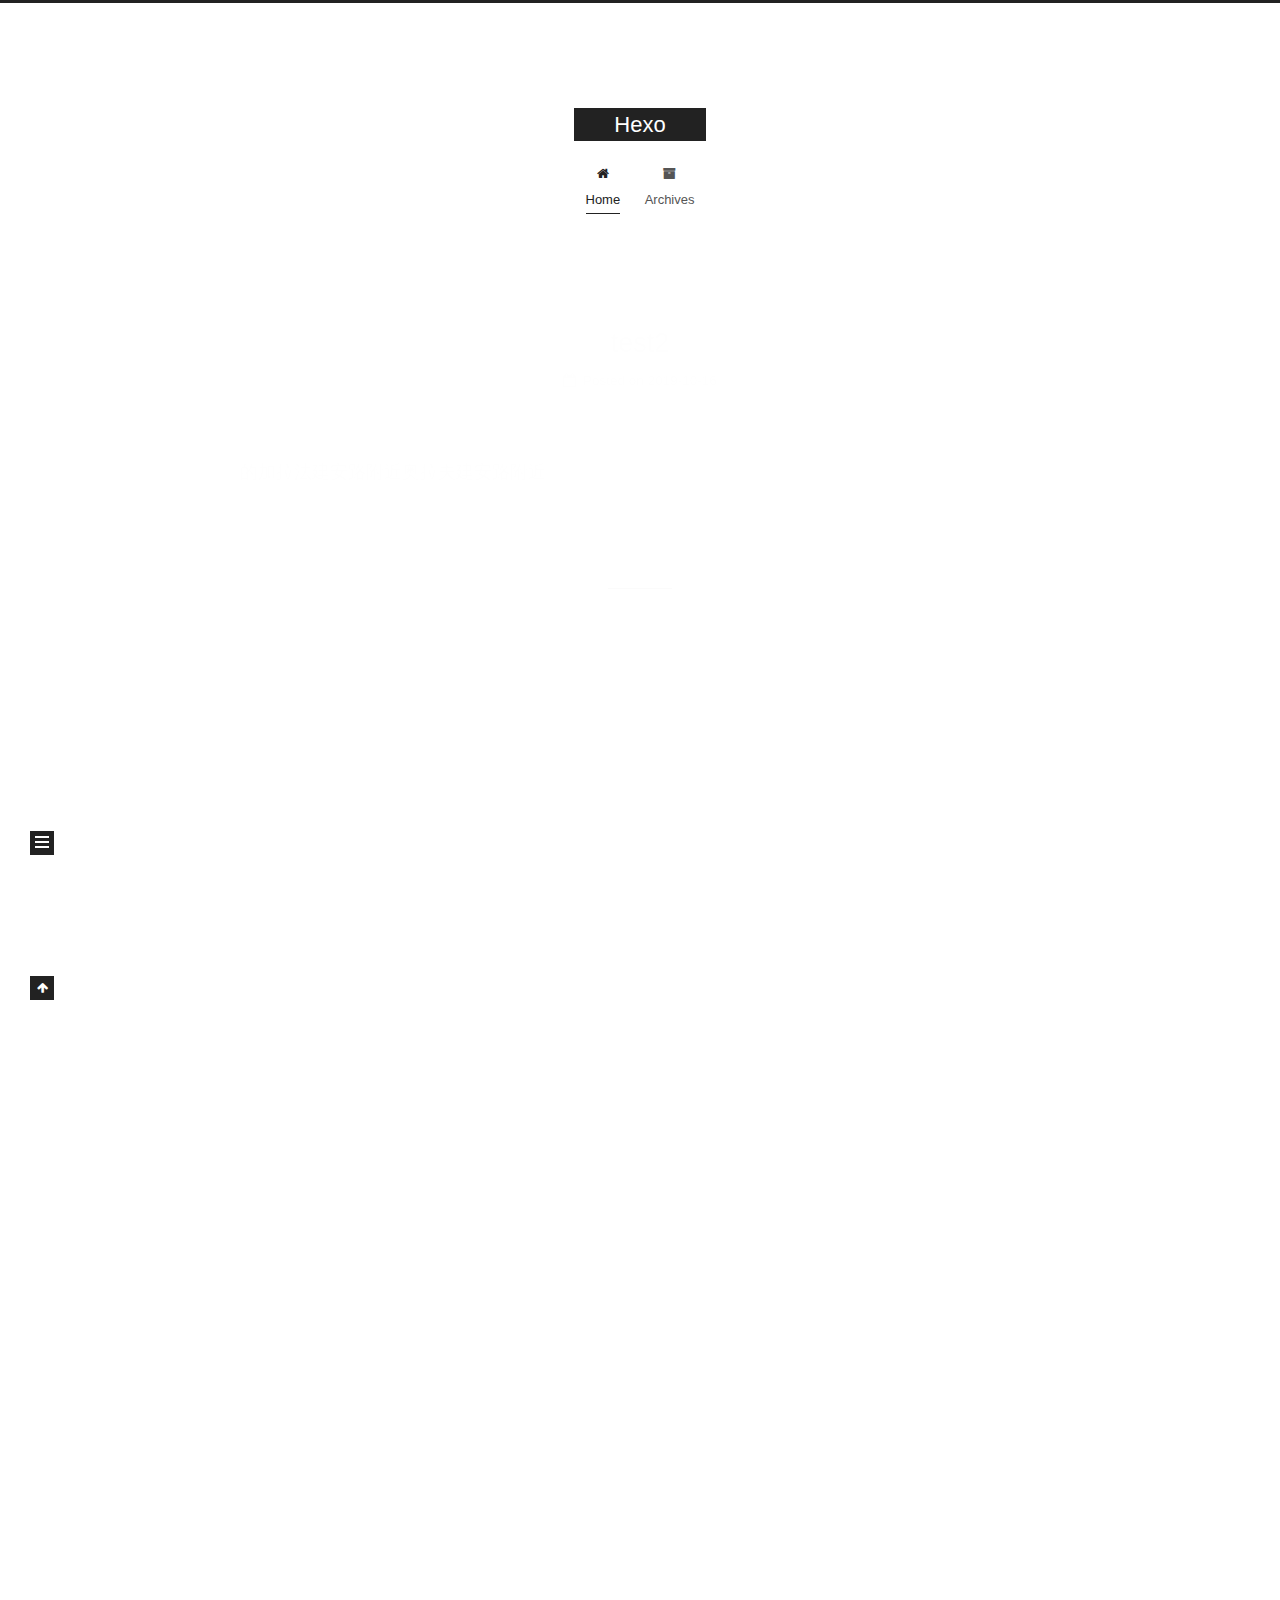
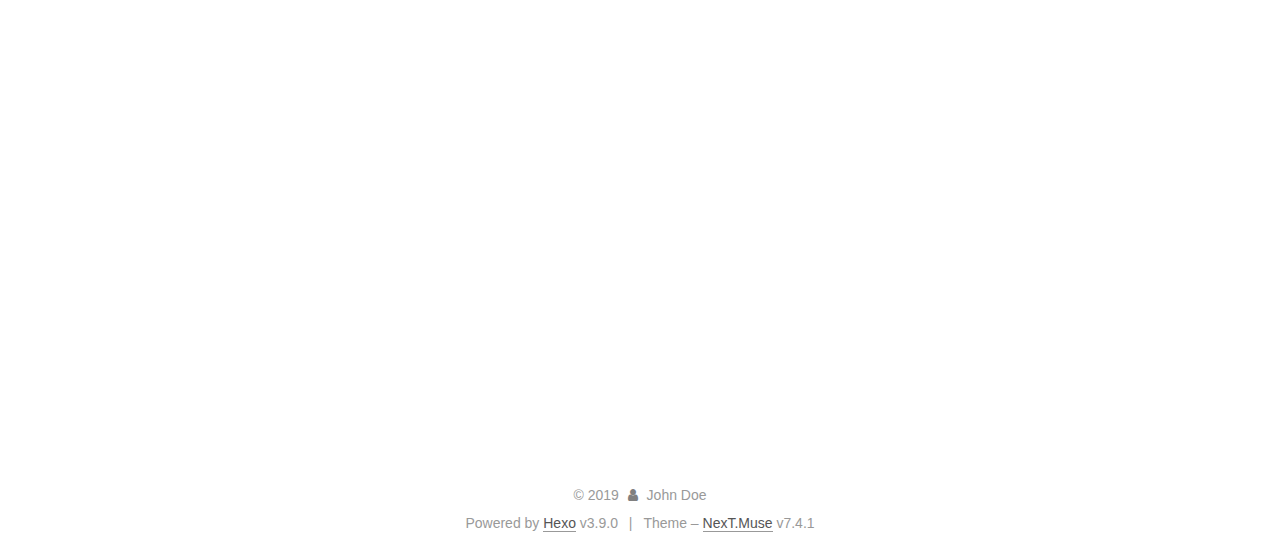
==== commit d0b00c07: "Site updated: 2019-10-16 17:21:00" ====
--- a/index.html
+++ b/index.html
@@ -1,12 +1,60 @@
 <!DOCTYPE html>
-<html>
-<head><meta name="generator" content="Hexo 3.9.0">
-  <meta charset="utf-8">
-  
-
-  
-  <title>Hexo</title>
-  <meta name="viewport" content="width=device-width, initial-scale=1, maximum-scale=1">
+
+
+
+
+
+<html lang="en">
+<head>
+  <meta charset="UTF-8">
+<meta name="viewport" content="width=device-width, initial-scale=1, maximum-scale=2">
+<meta name="theme-color" content="#222">
+<meta name="generator" content="Hexo 3.9.0">
+  <link rel="apple-touch-icon" sizes="180x180" href="/images/apple-touch-icon-next.png?v=7.4.1">
+  <link rel="icon" type="image/png" sizes="32x32" href="/images/favicon-32x32-next.png?v=7.4.1">
+  <link rel="icon" type="image/png" sizes="16x16" href="/images/favicon-16x16-next.png?v=7.4.1">
+  <link rel="mask-icon" href="/images/logo.svg?v=7.4.1" color="#222">
+
+<link rel="stylesheet" href="/css/main.css?v=7.4.1">
+
+
+<link rel="stylesheet" href="/lib/font-awesome/css/font-awesome.min.css?v=4.7.0">
+
+
+<script id="hexo-configurations">
+  var NexT = window.NexT || {};
+  var CONFIG = {
+    root: '/',
+    scheme: 'Muse',
+    version: '7.4.1',
+    exturl: false,
+    sidebar: {"position":"left","display":"post","offset":12,"onmobile":false},
+    copycode: {"enable":false,"show_result":false,"style":null},
+    back2top: {"enable":true,"sidebar":false,"scrollpercent":false},
+    bookmark: {"enable":false,"color":"#222","save":"auto"},
+    fancybox: false,
+    mediumzoom: false,
+    lazyload: false,
+    pangu: false,
+    algolia: {
+      appID: '',
+      apiKey: '',
+      indexName: '',
+      hits: {"per_page":10},
+      labels: {"input_placeholder":"Search for Posts","hits_empty":"We didn't find any results for the search: ${query}","hits_stats":"${hits} results found in ${time} ms"}
+    },
+    localsearch: {"enable":false,"trigger":"auto","top_n_per_article":1,"unescape":false,"preload":false},
+    path: '',
+    motion: {"enable":true,"async":false,"transition":{"post_block":"fadeIn","post_header":"slideDownIn","post_body":"slideDownIn","coll_header":"slideLeftIn","sidebar":"slideUpIn"}},
+    translation: {
+      copy_button: 'Copy',
+      copy_success: 'Copied',
+      copy_failure: 'Copy failed'
+    },
+    sidebarPadding: 40
+  };
+</script>
+
   <meta property="og:type" content="website">
 <meta property="og:title" content="Hexo">
 <meta property="og:url" content="http://yoursite.com/index.html">
@@ -14,151 +62,325 @@
 <meta property="og:locale" content="en">
 <meta name="twitter:card" content="summary">
 <meta name="twitter:title" content="Hexo">
-  
-    <link rel="alternate" href="/atom.xml" title="Hexo" type="application/atom+xml">
-  
-  
-    <link rel="icon" href="/favicon.png">
-  
-  
-    <link href="//fonts.googleapis.com/css?family=Source+Code+Pro" rel="stylesheet" type="text/css">
-  
-  <link rel="stylesheet" href="/css/style.css">
+  <link rel="canonical" href="http://yoursite.com/">
+
+
+<script id="page-configurations">
+  // https://hexo.io/docs/variables.html
+  CONFIG.page = {
+    sidebar: "",
+    isHome: true,
+    isPost: false,
+    isPage: false,
+    isArchive: false
+  };
+</script>
+
+  <title>Hexo</title>
+  
+
+
+
+
+
+
+
+
+  <noscript>
+  <style>
+  .use-motion .brand,
+  .use-motion .menu-item,
+  .sidebar-inner,
+  .use-motion .post-block,
+  .use-motion .pagination,
+  .use-motion .comments,
+  .use-motion .post-header,
+  .use-motion .post-body,
+  .use-motion .collection-header { opacity: initial; }
+
+  .use-motion .site-title,
+  .use-motion .site-subtitle {
+    opacity: initial;
+    top: initial;
+  }
+
+  .use-motion .logo-line-before i { left: initial; }
+  .use-motion .logo-line-after i { right: initial; }
+  </style>
+</noscript>
+
 </head>
-</html>
-<body>
-  <div id="container">
-    <div id="wrap">
-      <header id="header">
-  <div id="banner"></div>
-  <div id="header-outer" class="outer">
-    <div id="header-title" class="inner">
-      <h1 id="logo-wrap">
-        <a href="/" id="logo">Hexo</a>
-      </h1>
-      
+
+<body itemscope itemtype="http://schema.org/WebPage">
+  <div class="container use-motion">
+    <div class="headband"></div>
+
+    <header class="header" itemscope itemtype="http://schema.org/WPHeader">
+      <div class="header-inner"><div class="site-brand-container">
+  <div class="site-meta">
+
+    <div>
+      <a href="/" class="brand" rel="start">
+        <span class="logo-line-before"><i></i></span>
+        <span class="site-title">Hexo</span>
+        <span class="logo-line-after"><i></i></span>
+      </a>
     </div>
-    <div id="header-inner" class="inner">
-      <nav id="main-nav">
-        <a id="main-nav-toggle" class="nav-icon"></a>
-        
-          <a class="main-nav-link" href="/">Home</a>
-        
-          <a class="main-nav-link" href="/archives">Archives</a>
-        
-      </nav>
-      <nav id="sub-nav">
-        
-          <a id="nav-rss-link" class="nav-icon" href="/atom.xml" title="RSS Feed"></a>
-        
-        <a id="nav-search-btn" class="nav-icon" title="Search"></a>
-      </nav>
-      <div id="search-form-wrap">
-        <form action="//google.com/search" method="get" accept-charset="UTF-8" class="search-form"><input type="search" name="q" class="search-form-input" placeholder="Search"><button type="submit" class="search-form-submit">&#xF002;</button><input type="hidden" name="sitesearch" value="http://yoursite.com"></form>
-      </div>
+  </div>
+
+  <div class="site-nav-toggle">
+    <div class="toggle" aria-label="Toggle navigation bar">
+      <span class="toggle-line toggle-line-first"></span>
+      <span class="toggle-line toggle-line-middle"></span>
+      <span class="toggle-line toggle-line-last"></span>
     </div>
   </div>
-</header>
-      <div class="outer">
-        <section id="main">
-  
-    <article id="post-test2" class="article article-type-post" itemscope itemprop="blogPost">
-  <div class="article-meta">
-    <a href="/2019/10/16/test2/" class="article-date">
-  <time datetime="2019-10-16T09:16:12.000Z" itemprop="datePublished">2019-10-16</time>
-</a>
-    
-  </div>
-  <div class="article-inner">
-    
-    
-      <header class="article-header">
-        
-  
-    <h1 itemprop="name">
-      <a class="article-title" href="/2019/10/16/test2/">test2</a>
-    </h1>
-  
-
+</div>
+
+
+<nav class="site-nav">
+  
+  <ul id="menu" class="menu">
+      
+      
+        
+        
+        <li class="menu-item menu-item-home">
+      
+    
+
+    <a href="/" rel="section"><i class="fa fa-fw fa-home"></i>Home</a>
+
+  </li>
+      
+    
+      
+      
+        
+        
+        <li class="menu-item menu-item-archives">
+      
+    
+
+    <a href="/archives/" rel="section"><i class="fa fa-fw fa-archive"></i>Archives</a>
+
+  </li>
+      
+    
+  </ul>
+
+    
+
+</nav>
+</div>
+    </header>
+
+    
+  <div class="back-to-top">
+    <i class="fa fa-arrow-up"></i>
+    <span>0%</span>
+  </div>
+
+
+    <main class="main">
+      <div class="main-inner">
+        <div class="content-wrap">
+          <div class="content">
+            
+
+  <div class="posts-expand">
+        
+  
+  
+  <article itemscope itemtype="http://schema.org/Article" class="post-block home" lang="en">
+    <link itemprop="mainEntityOfPage" href="http://yoursite.com/2019/10/16/test2/">
+
+    <span hidden itemprop="author" itemscope itemtype="http://schema.org/Person">
+      <meta itemprop="name" content="John Doe">
+      <meta itemprop="description" content="">
+      <meta itemprop="image" content="/images/avatar.gif">
+    </span>
+
+    <span hidden itemprop="publisher" itemscope itemtype="http://schema.org/Organization">
+      <meta itemprop="name" content="Hexo">
+    </span>
+      <header class="post-header">
+        <h1 class="post-title" itemprop="name headline">
+          
+            
+            <a href="/2019/10/16/test2/" class="post-title-link" itemprop="url">test2</a>
+          
+        </h1>
+
+        <div class="post-meta">
+            <span class="post-meta-item">
+              <span class="post-meta-item-icon">
+                <i class="fa fa-calendar-o"></i>
+              </span>
+              <span class="post-meta-item-text">Posted on</span>
+
+              
+                
+              
+
+              <time title="Created: 2019-10-16 17:16:12 / Modified: 17:16:29" itemprop="dateCreated datePublished" datetime="2019-10-16T17:16:12+08:00">2019-10-16</time>
+            </span>
+          
+            
+
+            
+          
+
+          
+
+        </div>
       </header>
-    
-    <div class="article-entry" itemprop="articleBody">
-      
-        <p>的加拉法建安路附近奥拉夫建安路附近</p>
-
+
+    
+    
+    
+    <div class="post-body" itemprop="articleBody">
+
+      
+          <p>的加拉法建安路附近奥拉夫建安路附近</p>
+
+        
       
     </div>
-    <footer class="article-footer">
-      <a data-url="http://yoursite.com/2019/10/16/test2/" data-id="ck1t29p6g0002xc4evfs37si8" class="article-share-link">Share</a>
-      
-      
-    </footer>
-  </div>
-  
-</article>
-
-
-  
-    <article id="post-test" class="article article-type-post" itemscope itemprop="blogPost">
-  <div class="article-meta">
-    <a href="/2019/10/16/test/" class="article-date">
-  <time datetime="2019-10-16T07:18:13.000Z" itemprop="datePublished">2019-10-16</time>
-</a>
-    
-  </div>
-  <div class="article-inner">
-    
-    
-      <header class="article-header">
-        
-  
-    <h1 itemprop="name">
-      <a class="article-title" href="/2019/10/16/test/">test</a>
-    </h1>
-  
-
+
+    
+    
+    
+      <footer class="post-footer">
+        <div class="post-eof"></div>
+      </footer>
+  </article>
+  
+  
+  
+
+    
+        
+  
+  
+  <article itemscope itemtype="http://schema.org/Article" class="post-block home" lang="en">
+    <link itemprop="mainEntityOfPage" href="http://yoursite.com/2019/10/16/test/">
+
+    <span hidden itemprop="author" itemscope itemtype="http://schema.org/Person">
+      <meta itemprop="name" content="John Doe">
+      <meta itemprop="description" content="">
+      <meta itemprop="image" content="/images/avatar.gif">
+    </span>
+
+    <span hidden itemprop="publisher" itemscope itemtype="http://schema.org/Organization">
+      <meta itemprop="name" content="Hexo">
+    </span>
+      <header class="post-header">
+        <h1 class="post-title" itemprop="name headline">
+          
+            
+            <a href="/2019/10/16/test/" class="post-title-link" itemprop="url">test</a>
+          
+        </h1>
+
+        <div class="post-meta">
+            <span class="post-meta-item">
+              <span class="post-meta-item-icon">
+                <i class="fa fa-calendar-o"></i>
+              </span>
+              <span class="post-meta-item-text">Posted on</span>
+
+              
+                
+              
+
+              <time title="Created: 2019-10-16 15:18:13 / Modified: 15:18:46" itemprop="dateCreated datePublished" datetime="2019-10-16T15:18:13+08:00">2019-10-16</time>
+            </span>
+          
+            
+
+            
+          
+
+          
+
+        </div>
       </header>
-    
-    <div class="article-entry" itemprop="articleBody">
-      
-        <p>这是测试文章</p>
-
+
+    
+    
+    
+    <div class="post-body" itemprop="articleBody">
+
+      
+          <p>这是测试文章</p>
+
+        
       
     </div>
-    <footer class="article-footer">
-      <a data-url="http://yoursite.com/2019/10/16/test/" data-id="ck1t29p6e0001xc4e8xk2ssaz" class="article-share-link">Share</a>
-      
-      
-    </footer>
-  </div>
-  
-</article>
-
-
-  
-    <article id="post-hello-world" class="article article-type-post" itemscope itemprop="blogPost">
-  <div class="article-meta">
-    <a href="/2019/10/16/hello-world/" class="article-date">
-  <time datetime="2019-10-16T06:49:38.342Z" itemprop="datePublished">2019-10-16</time>
-</a>
-    
-  </div>
-  <div class="article-inner">
-    
-    
-      <header class="article-header">
-        
-  
-    <h1 itemprop="name">
-      <a class="article-title" href="/2019/10/16/hello-world/">Hello World</a>
-    </h1>
-  
-
+
+    
+    
+    
+      <footer class="post-footer">
+        <div class="post-eof"></div>
+      </footer>
+  </article>
+  
+  
+  
+
+    
+        
+  
+  
+  <article itemscope itemtype="http://schema.org/Article" class="post-block home" lang="en">
+    <link itemprop="mainEntityOfPage" href="http://yoursite.com/2019/10/16/hello-world/">
+
+    <span hidden itemprop="author" itemscope itemtype="http://schema.org/Person">
+      <meta itemprop="name" content="John Doe">
+      <meta itemprop="description" content="">
+      <meta itemprop="image" content="/images/avatar.gif">
+    </span>
+
+    <span hidden itemprop="publisher" itemscope itemtype="http://schema.org/Organization">
+      <meta itemprop="name" content="Hexo">
+    </span>
+      <header class="post-header">
+        <h1 class="post-title" itemprop="name headline">
+          
+            
+            <a href="/2019/10/16/hello-world/" class="post-title-link" itemprop="url">Hello World</a>
+          
+        </h1>
+
+        <div class="post-meta">
+            <span class="post-meta-item">
+              <span class="post-meta-item-icon">
+                <i class="fa fa-calendar-o"></i>
+              </span>
+              <span class="post-meta-item-text">Posted on</span>
+
+              
+                
+              
+
+              <time title="Created: 2019-10-16 14:49:38" itemprop="dateCreated datePublished" datetime="2019-10-16T14:49:38+08:00">2019-10-16</time>
+            </span>
+          
+
+          
+
+        </div>
       </header>
-    
-    <div class="article-entry" itemprop="articleBody">
-      
-        <p>Welcome to <a href="https://hexo.io/" target="_blank" rel="noopener">Hexo</a>! This is your very first post. Check <a href="https://hexo.io/docs/" target="_blank" rel="noopener">documentation</a> for more info. If you get any problems when using Hexo, you can find the answer in <a href="https://hexo.io/docs/troubleshooting.html" target="_blank" rel="noopener">troubleshooting</a> or you can ask me on <a href="https://github.com/hexojs/hexo/issues" target="_blank" rel="noopener">GitHub</a>.</p>
+
+    
+    
+    
+    <div class="post-body" itemprop="articleBody">
+
+      
+          <p>Welcome to <a href="https://hexo.io/" target="_blank" rel="noopener">Hexo</a>! This is your very first post. Check <a href="https://hexo.io/docs/" target="_blank" rel="noopener">documentation</a> for more info. If you get any problems when using Hexo, you can find the answer in <a href="https://hexo.io/docs/troubleshooting.html" target="_blank" rel="noopener">troubleshooting</a> or you can ask me on <a href="https://github.com/hexojs/hexo/issues" target="_blank" rel="noopener">GitHub</a>.</p>
 <h2 id="Quick-Start"><a href="#Quick-Start" class="headerlink" title="Quick Start"></a>Quick Start</h2><h3 id="Create-a-new-post"><a href="#Create-a-new-post" class="headerlink" title="Create a new post"></a>Create a new post</h3><figure class="highlight bash"><table><tr><td class="gutter"><pre><span class="line">1</span><br></pre></td><td class="code"><pre><span class="line">$ hexo new <span class="string">"My New Post"</span></span><br></pre></td></tr></table></figure>
 
 <p>More info: <a href="https://hexo.io/docs/writing.html" target="_blank" rel="noopener">Writing</a></p>
@@ -172,99 +394,163 @@
 
 <p>More info: <a href="https://hexo.io/docs/deployment.html" target="_blank" rel="noopener">Deployment</a></p>
 
+        
       
     </div>
-    <footer class="article-footer">
-      <a data-url="http://yoursite.com/2019/10/16/hello-world/" data-id="ck1t29p690000xc4e60sk3hbq" class="article-share-link">Share</a>
-      
-      
+
+    
+    
+    
+      <footer class="post-footer">
+        <div class="post-eof"></div>
+      </footer>
+  </article>
+  
+  
+  
+
+    
+  </div>
+
+  
+
+
+
+          </div>
+          
+
+        </div>
+          
+  
+  <div class="toggle sidebar-toggle">
+    <span class="toggle-line toggle-line-first"></span>
+    <span class="toggle-line toggle-line-middle"></span>
+    <span class="toggle-line toggle-line-last"></span>
+  </div>
+
+  <aside class="sidebar">
+    <div class="sidebar-inner">
+
+      <ul class="sidebar-nav motion-element">
+        <li class="sidebar-nav-toc">
+          Table of Contents
+        </li>
+        <li class="sidebar-nav-overview">
+          Overview
+        </li>
+      </ul>
+
+      <!--noindex-->
+      <div class="post-toc-wrap sidebar-panel">
+      </div>
+      <!--/noindex-->
+
+      <div class="site-overview-wrap sidebar-panel">
+        <div class="site-author motion-element" itemprop="author" itemscope itemtype="http://schema.org/Person">
+  <p class="site-author-name" itemprop="name">John Doe</p>
+  <div class="site-description" itemprop="description"></div>
+</div>
+<div class="site-state-wrap motion-element">
+  <nav class="site-state">
+      <div class="site-state-item site-state-posts">
+        
+          <a href="/archives/">
+        
+          <span class="site-state-item-count">3</span>
+          <span class="site-state-item-name">posts</span>
+        </a>
+      </div>
+    
+  </nav>
+</div>
+
+
+
+      </div>
+
+    </div>
+  </aside>
+  <div id="sidebar-dimmer"></div>
+
+
+      </div>
+    </main>
+
+    <footer class="footer">
+      <div class="footer-inner">
+        
+
+<div class="copyright">
+  &copy; 
+  <span itemprop="copyrightYear">2019</span>
+  <span class="with-love">
+    <i class="fa fa-user"></i>
+  </span>
+  <span class="author" itemprop="copyrightHolder">John Doe</span>
+</div>
+  <div class="powered-by">Powered by <a href="https://hexo.io" class="theme-link" rel="noopener" target="_blank">Hexo</a> v3.9.0
+  </div>
+  <span class="post-meta-divider">|</span>
+  <div class="theme-info">
+      
+    Theme – <a href="https://muse.theme-next.org" class="theme-link" rel="noopener" target="_blank">NexT.Muse</a> v7.4.1
+  </div>
+
+        
+
+
+
+
+
+
+
+
+
+
+
+
+        
+      </div>
     </footer>
   </div>
-  
-</article>
-
-
-  
-
-
-</section>
-        
-          <aside id="sidebar">
-  
-    
-
-  
-    
-
-  
-    
-  
-    
-  <div class="widget-wrap">
-    <h3 class="widget-title">Archives</h3>
-    <div class="widget">
-      <ul class="archive-list"><li class="archive-list-item"><a class="archive-list-link" href="/archives/2019/10/">October 2019</a></li></ul>
-    </div>
-  </div>
-
-
-  
-    
-  <div class="widget-wrap">
-    <h3 class="widget-title">Recent Posts</h3>
-    <div class="widget">
-      <ul>
-        
-          <li>
-            <a href="/2019/10/16/test2/">test2</a>
-          </li>
-        
-          <li>
-            <a href="/2019/10/16/test/">test</a>
-          </li>
-        
-          <li>
-            <a href="/2019/10/16/hello-world/">Hello World</a>
-          </li>
-        
-      </ul>
-    </div>
-  </div>
-
-  
-</aside>
-        
-      </div>
-      <footer id="footer">
-  
-  <div class="outer">
-    <div id="footer-info" class="inner">
-      &copy; 2019 John Doe<br>
-      Powered by <a href="http://hexo.io/" target="_blank">Hexo</a>
-    </div>
-  </div>
-</footer>
-    </div>
-    <nav id="mobile-nav">
-  
-    <a href="/" class="mobile-nav-link">Home</a>
-  
-    <a href="/archives" class="mobile-nav-link">Archives</a>
-  
-</nav>
-    
-
-<script src="//ajax.googleapis.com/ajax/libs/jquery/2.0.3/jquery.min.js"></script>
-
-
-  <link rel="stylesheet" href="/fancybox/jquery.fancybox.css">
-  <script src="/fancybox/jquery.fancybox.pack.js"></script>
-
-
-<script src="/js/script.js"></script>
-
-
-
-  </div>
+
+  
+  <script src="/lib/anime.min.js?v=3.1.0"></script>
+  <script src="/lib/velocity/velocity.min.js?v=1.2.1"></script>
+  <script src="/lib/velocity/velocity.ui.min.js?v=1.2.1"></script>
+<script src="/js/utils.js?v=7.4.1"></script><script src="/js/motion.js?v=7.4.1"></script>
+<script src="/js/schemes/muse.js?v=7.4.1"></script>
+<script src="/js/next-boot.js?v=7.4.1"></script>
+
+
+
+  
+
+
+
+
+
+
+
+
+
+
+
+
+
+
+
+
+
+
+
+
+
+  
+
+  
+
+  
+
 </body>
-</html>+</html>
--- a/css/main.css
+++ b/css/main.css
@@ -0,0 +1,2239 @@
+html {
+  line-height: 1.15; /* 1 */
+  -webkit-text-size-adjust: 100%; /* 2 */
+}
+body {
+  margin: 0;
+}
+main {
+  display: block;
+}
+h1 {
+  font-size: 2em;
+  margin: 0.67em 0;
+}
+hr {
+  box-sizing: content-box; /* 1 */
+  height: 0; /* 1 */
+  overflow: visible; /* 2 */
+}
+pre {
+  font-family: monospace, monospace; /* 1 */
+  font-size: 1em; /* 2 */
+}
+a {
+  background: transparent;
+}
+abbr[title] {
+  border-bottom: none; /* 1 */
+  text-decoration: underline; /* 2 */
+  text-decoration: underline dotted; /* 2 */
+}
+b,
+strong {
+  font-weight: bolder;
+}
+code,
+kbd,
+samp {
+  font-family: monospace, monospace; /* 1 */
+  font-size: 1em; /* 2 */
+}
+small {
+  font-size: 80%;
+}
+sub,
+sup {
+  font-size: 75%;
+  line-height: 0;
+  position: relative;
+  vertical-align: baseline;
+}
+sub {
+  bottom: -0.25em;
+}
+sup {
+  top: -0.5em;
+}
+img {
+  border-style: none;
+}
+button,
+input,
+optgroup,
+select,
+textarea {
+  font-family: inherit; /* 1 */
+  font-size: 100%; /* 1 */
+  line-height: 1.15; /* 1 */
+  margin: 0; /* 2 */
+}
+button,
+input {
+/* 1 */
+  overflow: visible;
+}
+button,
+select {
+/* 1 */
+  text-transform: none;
+}
+button,
+[type='button'],
+[type='reset'],
+[type='submit'] {
+  -webkit-appearance: button;
+}
+button::-moz-focus-inner,
+[type='button']::-moz-focus-inner,
+[type='reset']::-moz-focus-inner,
+[type='submit']::-moz-focus-inner {
+  border-style: none;
+  padding: 0;
+}
+button:-moz-focusring,
+[type='button']:-moz-focusring,
+[type='reset']:-moz-focusring,
+[type='submit']:-moz-focusring {
+  outline: 1px dotted ButtonText;
+}
+fieldset {
+  padding: 0.35em 0.75em 0.625em;
+}
+legend {
+  box-sizing: border-box; /* 1 */
+  color: inherit; /* 2 */
+  display: table; /* 1 */
+  max-width: 100%; /* 1 */
+  padding: 0; /* 3 */
+  white-space: normal; /* 1 */
+}
+progress {
+  vertical-align: baseline;
+}
+textarea {
+  overflow: auto;
+}
+[type='checkbox'],
+[type='radio'] {
+  box-sizing: border-box; /* 1 */
+  padding: 0; /* 2 */
+}
+[type='number']::-webkit-inner-spin-button,
+[type='number']::-webkit-outer-spin-button {
+  height: auto;
+}
+[type='search'] {
+  outline-offset: -2px; /* 2 */
+  -webkit-appearance: textfield; /* 1 */
+}
+[type='search']::-webkit-search-decoration {
+  -webkit-appearance: none;
+}
+::-webkit-file-upload-button {
+  font: inherit; /* 2 */
+  -webkit-appearance: button; /* 1 */
+}
+details {
+  display: block;
+}
+summary {
+  display: list-item;
+}
+template {
+  display: none;
+}
+[hidden] {
+  display: none;
+}
+::selection {
+  background: #262a30;
+  color: #fff;
+}
+html,
+body {
+  height: 100%;
+}
+body {
+  background: #fff;
+  color: #555;
+  font-family: 'Lato', "PingFang SC", "Microsoft YaHei", sans-serif;
+  font-size: 1em;
+  line-height: 2;
+}
+@media (max-width: 991px) {
+  body {
+    padding-left: 0 !important;
+    padding-right: 0 !important;
+  }
+}
+h1,
+h2,
+h3,
+h4,
+h5,
+h6 {
+  font-family: 'Lato', "PingFang SC", "Microsoft YaHei", sans-serif;
+  font-weight: bold;
+  line-height: 1.5;
+  margin: 20px 0 15px;
+  padding: 0;
+}
+h1 {
+  font-size: 1.5em;
+}
+h2 {
+  font-size: 1.375em;
+}
+h3 {
+  font-size: 1.25em;
+}
+h4 {
+  font-size: 1.125em;
+}
+h5 {
+  font-size: 1em;
+}
+h6 {
+  font-size: 0.875em;
+}
+p {
+  margin: 0 0 20px 0;
+}
+a,
+span.exturl {
+  overflow-wrap: break-word;
+  word-wrap: break-word;
+  border-bottom: 1px solid #999;
+  color: #555;
+  outline: 0;
+  text-decoration: none;
+  cursor: pointer;
+}
+a:hover,
+span.exturl:hover {
+  border-bottom-color: #222;
+  color: #222;
+}
+iframe,
+img,
+video {
+  display: block;
+  margin-left: auto;
+  margin-right: auto;
+  max-width: 100%;
+}
+hr {
+  background-color: #ddd;
+  background-image: repeating-linear-gradient(-45deg, #fff, #fff 4px, transparent 4px, transparent 8px);
+  border: 0;
+  height: 3px;
+  margin: 40px 0;
+}
+blockquote {
+  border-left: 4px solid #ddd;
+  color: #666;
+  margin: 0;
+  padding: 0 15px;
+}
+blockquote cite::before {
+  content: '-';
+  padding: 0 5px;
+}
+dt {
+  font-weight: 700;
+}
+dd {
+  margin: 0;
+  padding: 0;
+}
+kbd {
+  background-color: #f5f5f5;
+  background-image: linear-gradient(#eee, #fff, #eee);
+  border: 1px solid #ccc;
+  border-radius: 0.2em;
+  box-shadow: 0.1em 0.1em 0.2em rgba(0,0,0,0.1);
+  font-family: inherit;
+  padding: 0.1em 0.3em;
+  white-space: nowrap;
+}
+.table-container {
+  -webkit-overflow-scrolling: touch;
+  overflow: auto;
+}
+table {
+  border-collapse: collapse;
+  border-spacing: 0;
+  font-size: 0.875em;
+  margin: 0 0 20px 0;
+  width: 100%;
+}
+table > tbody > tr:nth-of-type(odd) {
+  background: #f9f9f9;
+}
+table > tbody > tr:hover {
+  background: #f5f5f5;
+}
+caption,
+th,
+td {
+  font-weight: normal;
+  padding: 8px;
+  text-align: left;
+  vertical-align: middle;
+}
+th,
+td {
+  border: 1px solid #ddd;
+  border-bottom: 3px solid #ddd;
+}
+th {
+  font-weight: 700;
+  padding-bottom: 10px;
+}
+td {
+  border-bottom-width: 1px;
+}
+.btn {
+  background: #222;
+  border: 2px solid #222;
+  border-radius: 0;
+  color: #fff;
+  display: inline-block;
+  font-size: 0.875em;
+  line-height: 2;
+  padding: 0 20px;
+  text-decoration: none;
+  transition-property: background-color;
+  transition-delay: 0s;
+  transition-duration: 0.2s;
+  transition-timing-function: ease-in-out;
+}
+.btn:hover {
+  background: #fff;
+  border-color: #222;
+  color: #222;
+}
+.btn + .btn {
+  margin: 0 0 8px 8px;
+}
+.btn .fa-fw {
+  text-align: left;
+  width: 1.285714285714286em;
+}
+.toggle {
+  line-height: 0;
+}
+.toggle .toggle-line {
+  background: #fff;
+  display: inline-block;
+  height: 2px;
+  left: 0;
+  position: relative;
+  top: 0;
+  transition: all 0.4s;
+  vertical-align: top;
+  width: 100%;
+}
+.toggle .toggle-line:not(:first-child) {
+  margin-top: 3px;
+}
+.toggle.toggle-arrow .toggle-line-first {
+  left: 50%;
+  top: 2px;
+  transform: rotate(45deg);
+  width: 50%;
+}
+.toggle.toggle-arrow .toggle-line-middle {
+  left: 2px;
+  width: 90%;
+}
+.toggle.toggle-arrow .toggle-line-last {
+  left: 50%;
+  top: -2px;
+  transform: rotate(-45deg);
+  width: 50%;
+}
+.toggle.toggle-close .toggle-line-first {
+  transform: rotate(-45deg);
+  top: 5px;
+}
+.toggle.toggle-close .toggle-line-middle {
+  opacity: 0;
+}
+.toggle.toggle-close .toggle-line-last {
+  transform: rotate(45deg);
+  top: -5px;
+}
+pre,
+.highlight {
+  background: #f7f7f7;
+  color: #4d4d4c;
+  line-height: 1.6;
+  margin: 0 auto 20px;
+}
+pre,
+code {
+  font-family: consolas, Menlo, monospace, "PingFang SC", "Microsoft YaHei";
+}
+code {
+  background: #eee;
+  border-radius: 3px;
+  color: #555;
+  padding: 2px 4px;
+  overflow-wrap: break-word;
+  word-wrap: break-word;
+}
+pre {
+  overflow: auto;
+  padding: 10px;
+}
+pre code {
+  background: none;
+  color: #4d4d4c;
+  font-size: 0.875em;
+  padding: 0;
+  text-shadow: none;
+}
+.highlight *::selection {
+  background: #d6d6d6;
+}
+.highlight pre {
+  border: 0;
+  margin: 0;
+  padding: 10px 0;
+}
+.highlight table {
+  border: 0;
+  margin: 0;
+  width: auto;
+}
+.highlight td {
+  border: 0;
+  padding: 0;
+}
+.highlight figcaption {
+  background: #eee;
+  color: #4d4d4c;
+  line-height: 1em;
+  margin: 0;
+  padding: 0.5em;
+}
+.highlight figcaption::before,
+.highlight figcaption::after {
+  content: ' ';
+  display: table;
+}
+.highlight figcaption::after {
+  clear: both;
+}
+.highlight figcaption a {
+  color: #4d4d4c;
+  float: right;
+}
+.highlight figcaption a:hover {
+  border-bottom-color: #4d4d4c;
+}
+.highlight .gutter pre {
+  background: #eff2f3;
+  color: #869194;
+  padding-left: 10px;
+  padding-right: 10px;
+  text-align: right;
+}
+.highlight .code pre {
+  background: #f7f7f7;
+  padding-left: 10px;
+  width: 100%;
+}
+.gutter {
+  -moz-user-select: none;
+  -ms-user-select: none;
+  -webkit-user-select: none;
+  user-select: none;
+}
+.gist table {
+  width: auto;
+}
+.gist table td {
+  border: 0;
+}
+pre .deletion {
+  background: #fdd;
+}
+pre .addition {
+  background: #dfd;
+}
+pre .meta {
+  color: #eab700;
+  -moz-user-select: none;
+  -ms-user-select: none;
+  -webkit-user-select: none;
+  user-select: none;
+}
+pre .comment {
+  color: #8e908c;
+}
+pre .variable,
+pre .attribute,
+pre .tag,
+pre .name,
+pre .regexp,
+pre .ruby .constant,
+pre .xml .tag .title,
+pre .xml .pi,
+pre .xml .doctype,
+pre .html .doctype,
+pre .css .id,
+pre .css .class,
+pre .css .pseudo {
+  color: #c82829;
+}
+pre .number,
+pre .preprocessor,
+pre .built_in,
+pre .builtin-name,
+pre .literal,
+pre .params,
+pre .constant,
+pre .command {
+  color: #f5871f;
+}
+pre .ruby .class .title,
+pre .css .rules .attribute,
+pre .string,
+pre .symbol,
+pre .value,
+pre .inheritance,
+pre .header,
+pre .ruby .symbol,
+pre .xml .cdata,
+pre .special,
+pre .formula {
+  color: #718c00;
+}
+pre .title,
+pre .css .hexcolor {
+  color: #3e999f;
+}
+pre .function,
+pre .python .decorator,
+pre .python .title,
+pre .ruby .function .title,
+pre .ruby .title .keyword,
+pre .perl .sub,
+pre .javascript .title,
+pre .coffeescript .title {
+  color: #4271ae;
+}
+pre .keyword,
+pre .javascript .function {
+  color: #8959a8;
+}
+.blockquote-center {
+  border-left: none;
+  margin: 40px 0;
+  padding: 0;
+  position: relative;
+  text-align: center;
+}
+.blockquote-center::before,
+.blockquote-center::after {
+  background-repeat: no-repeat;
+  background-size: 22px 22px;
+  content: ' ';
+  display: block;
+  height: 24px;
+  opacity: 0.2;
+  position: absolute;
+  width: 100%;
+}
+.blockquote-center::before {
+  background-image: url("../images/quote-l.svg");
+  background-position: 0 -6px;
+  border-top: 1px solid #ccc;
+  top: -20px;
+}
+.blockquote-center::after {
+  background-image: url("../images/quote-r.svg");
+  background-position: 100% 8px;
+  border-bottom: 1px solid #ccc;
+  bottom: -20px;
+}
+.blockquote-center p,
+.blockquote-center div {
+  text-align: center;
+}
+.post-body .group-picture img {
+  border: 0;
+  margin: 0 auto;
+  padding: 0 3px;
+}
+.post-body .group-picture-row {
+  margin-bottom: 6px;
+  overflow: hidden;
+}
+.post-body .group-picture-column {
+  float: left;
+  margin-bottom: 10px;
+}
+.post-body .label {
+  display: inline;
+  padding: 0 2px;
+}
+.post-body .label.default {
+  background: #f0f0f0;
+}
+.post-body .label.primary {
+  background: #efe6f7;
+}
+.post-body .label.info {
+  background: #e5f2f8;
+}
+.post-body .label.success {
+  background: #e7f4e9;
+}
+.post-body .label.warning {
+  background: #fcf6e1;
+}
+.post-body .label.danger {
+  background: #fae8eb;
+}
+.post-body .tabs {
+  margin-bottom: 20px;
+}
+.post-body .tabs,
+.tabs-comment {
+  display: block;
+  padding-top: 10px;
+  position: relative;
+}
+.post-body .tabs ul.nav-tabs,
+.tabs-comment ul.nav-tabs {
+  display: flex;
+  flex-wrap: wrap;
+  margin: 0;
+  margin-bottom: -1px;
+  padding: 0;
+}
+@media (max-width: 413px) {
+  .post-body .tabs ul.nav-tabs,
+  .tabs-comment ul.nav-tabs {
+    display: block;
+    margin-bottom: 5px;
+  }
+}
+.post-body .tabs ul.nav-tabs li.tab,
+.tabs-comment ul.nav-tabs li.tab {
+  background: #fff;
+  border-bottom: 1px solid #ddd;
+  border-left: 1px solid transparent;
+  border-right: 1px solid transparent;
+  border-top: 3px solid transparent;
+  flex-grow: 1;
+  list-style-type: none;
+}
+@media (max-width: 413px) {
+  .post-body .tabs ul.nav-tabs li.tab,
+  .tabs-comment ul.nav-tabs li.tab {
+    border-bottom: 1px solid transparent;
+    border-left: 3px solid transparent;
+    border-right: 1px solid transparent;
+    border-top: 1px solid transparent;
+  }
+}
+.post-body .tabs ul.nav-tabs li.tab a,
+.tabs-comment ul.nav-tabs li.tab a {
+  border-bottom: initial;
+  display: block;
+  line-height: 1.8em;
+  outline: 0;
+  padding: 0.25em 0.75em;
+  text-align: center;
+  transition-delay: 0s;
+  transition-duration: 0.2s;
+  transition-timing-function: ease-out;
+}
+.post-body .tabs ul.nav-tabs li.tab a i,
+.tabs-comment ul.nav-tabs li.tab a i {
+  width: 1.285714285714286em;
+}
+.post-body .tabs ul.nav-tabs li.tab.active,
+.tabs-comment ul.nav-tabs li.tab.active {
+  border-bottom: 1px solid transparent;
+  border-left: 1px solid #ddd;
+  border-right: 1px solid #ddd;
+  border-top: 3px solid #fc6423;
+}
+@media (max-width: 413px) {
+  .post-body .tabs ul.nav-tabs li.tab.active,
+  .tabs-comment ul.nav-tabs li.tab.active {
+    border-bottom: 1px solid #ddd;
+    border-left: 3px solid #fc6423;
+    border-right: 1px solid #ddd;
+    border-top: 1px solid #ddd;
+  }
+}
+.post-body .tabs ul.nav-tabs li.tab.active a,
+.tabs-comment ul.nav-tabs li.tab.active a {
+  color: #555;
+  cursor: default;
+}
+.post-body .tabs .tab-content .tab-pane,
+.tabs-comment .tab-content .tab-pane {
+  border: 1px solid #ddd;
+  padding: 20px 20px 0 20px;
+}
+.post-body .tabs .tab-content .tab-pane:not(.active),
+.tabs-comment .tab-content .tab-pane:not(.active) {
+  display: none;
+}
+.post-body .tabs .tab-content .tab-pane.active,
+.tabs-comment .tab-content .tab-pane.active {
+  display: block;
+}
+.post-body .note {
+  margin-bottom: 20px;
+  padding: 15px;
+  position: relative;
+  border: 1px solid #eee;
+  border-left-width: 5px;
+  border-radius: 3px;
+}
+.post-body .note h2,
+.post-body .note h3,
+.post-body .note h4,
+.post-body .note h5,
+.post-body .note h6 {
+  margin-top: 0;
+  border-bottom: initial;
+  margin-bottom: 0;
+  padding-top: 0;
+}
+.post-body .note p:first-child,
+.post-body .note ul:first-child,
+.post-body .note ol:first-child,
+.post-body .note table:first-child,
+.post-body .note pre:first-child,
+.post-body .note blockquote:first-child,
+.post-body .note img:first-child {
+  margin-top: 0;
+}
+.post-body .note p:last-child,
+.post-body .note ul:last-child,
+.post-body .note ol:last-child,
+.post-body .note table:last-child,
+.post-body .note pre:last-child,
+.post-body .note blockquote:last-child,
+.post-body .note img:last-child {
+  margin-bottom: 0;
+}
+.post-body .note.default {
+  border-left-color: #777;
+}
+.post-body .note.default h2,
+.post-body .note.default h3,
+.post-body .note.default h4,
+.post-body .note.default h5,
+.post-body .note.default h6 {
+  color: #777;
+}
+.post-body .note.primary {
+  border-left-color: #6f42c1;
+}
+.post-body .note.primary h2,
+.post-body .note.primary h3,
+.post-body .note.primary h4,
+.post-body .note.primary h5,
+.post-body .note.primary h6 {
+  color: #6f42c1;
+}
+.post-body .note.info {
+  border-left-color: #428bca;
+}
+.post-body .note.info h2,
+.post-body .note.info h3,
+.post-body .note.info h4,
+.post-body .note.info h5,
+.post-body .note.info h6 {
+  color: #428bca;
+}
+.post-body .note.success {
+  border-left-color: #5cb85c;
+}
+.post-body .note.success h2,
+.post-body .note.success h3,
+.post-body .note.success h4,
+.post-body .note.success h5,
+.post-body .note.success h6 {
+  color: #5cb85c;
+}
+.post-body .note.warning {
+  border-left-color: #f0ad4e;
+}
+.post-body .note.warning h2,
+.post-body .note.warning h3,
+.post-body .note.warning h4,
+.post-body .note.warning h5,
+.post-body .note.warning h6 {
+  color: #f0ad4e;
+}
+.post-body .note.danger {
+  border-left-color: #d9534f;
+}
+.post-body .note.danger h2,
+.post-body .note.danger h3,
+.post-body .note.danger h4,
+.post-body .note.danger h5,
+.post-body .note.danger h6 {
+  color: #d9534f;
+}
+.pagination .prev,
+.pagination .next,
+.pagination .page-number,
+.pagination .space {
+  display: inline-block;
+  margin: 0 10px;
+  padding: 0 11px;
+  position: relative;
+  top: -1px;
+}
+@media (max-width: 767px) {
+  .pagination .prev,
+  .pagination .next,
+  .pagination .page-number,
+  .pagination .space {
+    margin: 0 5px;
+  }
+}
+.pagination {
+  border-top: 1px solid #eee;
+  margin: 120px 0 0;
+  text-align: center;
+}
+.pagination .prev,
+.pagination .next,
+.pagination .page-number {
+  border-bottom: 0;
+  border-top: 1px solid #eee;
+  transition-property: border-color;
+  transition-delay: 0s;
+  transition-duration: 0.2s;
+  transition-timing-function: ease-in-out;
+}
+.pagination .prev:hover,
+.pagination .next:hover,
+.pagination .page-number:hover {
+  border-top-color: #222;
+}
+.pagination .space {
+  margin: 0;
+  padding: 0;
+}
+.pagination .prev {
+  margin-left: 0;
+}
+.pagination .next {
+  margin-right: 0;
+}
+.pagination .page-number.current {
+  background: #ccc;
+  border-top-color: #ccc;
+  color: #fff;
+}
+@media (max-width: 767px) {
+  .pagination {
+    border-top: none;
+  }
+  .pagination .prev,
+  .pagination .next,
+  .pagination .page-number {
+    border-bottom: 1px solid #eee;
+    border-top: 0;
+    margin-bottom: 10px;
+    padding: 0 10px;
+  }
+  .pagination .prev:hover,
+  .pagination .next:hover,
+  .pagination .page-number:hover {
+    border-bottom-color: #222;
+  }
+}
+.comments {
+  margin: 60px 20px 0;
+  overflow: hidden;
+}
+.comment-button-group {
+  display: flex;
+  flex-wrap: wrap-reverse;
+  justify-content: center;
+  margin: 1em 0;
+}
+.comment-button-group .comment-button {
+  margin: 0.1em 0.2em;
+}
+.comment-button-group .comment-button.active {
+  background: #fff;
+  border-color: #222;
+  color: #222;
+}
+.comment-position {
+  display: none;
+}
+.comment-position.active {
+  display: block;
+}
+.tabs-comment {
+  background: #fff;
+  margin-top: 4em;
+  padding-top: 0;
+}
+.tabs-comment .comments {
+  border: 0;
+  box-shadow: none;
+  margin-top: 0;
+  padding-top: 0;
+}
+.container {
+  min-height: 100%;
+  position: relative;
+}
+.main-inner {
+  margin: 0 auto;
+  width: 700px;
+}
+@media (min-width: 1200px) {
+  .main-inner {
+    width: 800px;
+  }
+}
+@media (min-width: 1600px) {
+  .main-inner {
+    width: 900px;
+  }
+}
+.header {
+  background: transparent;
+}
+.header-inner {
+  margin: 0 auto;
+  padding: 100px 0 70px;
+  position: relative;
+  width: 700px;
+}
+@media (min-width: 1200px) {
+  .header-inner {
+    width: 800px;
+  }
+}
+@media (min-width: 1600px) {
+  .header-inner {
+    width: 900px;
+  }
+}
+.headband {
+  background: #222;
+  height: 3px;
+}
+.site-meta {
+  margin: 0;
+  text-align: center;
+}
+@media (max-width: 767px) {
+  .site-meta {
+    text-align: center;
+  }
+}
+.brand {
+  background: #222;
+  border-bottom: none;
+  color: #fff;
+  display: inline-block;
+  line-height: 1.375em;
+  padding: 0 40px;
+  position: relative;
+}
+.brand:hover {
+  color: #fff;
+}
+.site-title {
+  display: inline-block;
+  font-family: 'Lato', "PingFang SC", "Microsoft YaHei", sans-serif;
+  font-size: 1.375em;
+  font-weight: normal;
+  line-height: 1.5;
+  vertical-align: top;
+}
+.site-subtitle {
+  color: #999;
+  font-size: 0.8125em;
+  margin-top: 10px;
+}
+.use-motion .brand {
+  opacity: 0;
+}
+.use-motion .site-title,
+.use-motion .site-subtitle,
+.use-motion .custom-logo-image {
+  opacity: 0;
+  position: relative;
+  top: -10px;
+}
+.site-nav-toggle {
+  display: none;
+  left: 10px;
+  position: absolute;
+}
+@media (max-width: 767px) {
+  .site-nav-toggle {
+    display: block;
+  }
+}
+.site-nav-toggle .toggle {
+  background: transparent;
+  border: 0;
+  margin-top: 2px;
+  padding: 10px;
+  width: 22px;
+}
+.site-nav-toggle .toggle .toggle-line {
+  background: #555;
+  border-radius: 1px;
+}
+.site-nav {
+  display: block;
+}
+@media (max-width: 767px) {
+  .site-nav {
+    border-top: 1px solid #ddd;
+    clear: both;
+    display: none;
+    margin: 0 -10px;
+    padding: 0 10px;
+  }
+}
+.site-nav.site-nav-on {
+  display: block;
+}
+.menu {
+  margin-top: 20px;
+  padding-left: 0;
+  text-align: center;
+}
+.menu-item {
+  display: inline-block;
+  list-style: none;
+  margin: 0 10px;
+}
+@media (max-width: 767px) {
+  .menu-item {
+    margin-top: 10px;
+  }
+}
+.menu-item a,
+.menu-item span.exturl {
+  border-bottom: 0;
+  display: block;
+  font-size: 0.8125em;
+  transition-property: border-color;
+  transition-delay: 0s;
+  transition-duration: 0.2s;
+  transition-timing-function: ease-in-out;
+}
+@media (hover: none) {
+  .menu-item a:hover,
+  .menu-item span.exturl:hover {
+    border-bottom-color: transparent !important;
+  }
+}
+.menu-item .fa {
+  margin-right: 8px;
+}
+.menu-item .badge {
+  display: inline-block;
+  font-weight: 700;
+  line-height: 1;
+  margin-left: 0.35em;
+  margin-top: 0.35em;
+  text-align: center;
+  white-space: nowrap;
+}
+@media (max-width: 767px) {
+  .menu-item .badge {
+    float: right;
+    margin-left: 0;
+  }
+}
+.use-motion .menu-item {
+  opacity: 0;
+}
+.sidebar {
+  background: #222;
+  bottom: 0;
+  box-shadow: inset 0 2px 6px #000;
+  position: fixed;
+  top: 0;
+  z-index: 200;
+}
+.sidebar a,
+.sidebar span.exturl {
+  border-bottom-color: #555;
+  color: #999;
+}
+.sidebar a:hover,
+.sidebar span.exturl:hover {
+  border-bottom-color: #eee;
+  color: #eee;
+}
+@media (max-width: 991px) {
+  .sidebar {
+    display: none;
+  }
+}
+.sidebar-inner {
+  color: #999;
+  padding: 20px 10px;
+  text-align: center;
+}
+.site-overview-wrap {
+  overflow-x: hidden;
+  overflow-y: auto;
+}
+.cc-license {
+  margin-top: 10px;
+  text-align: center;
+}
+.cc-license .cc-opacity {
+  border-bottom: none;
+  opacity: 0.7;
+}
+.cc-license .cc-opacity:hover {
+  opacity: 0.9;
+}
+.cc-license img {
+  display: inline-block;
+}
+.site-author-image {
+  border: 2px solid #333;
+  display: block;
+  height: auto;
+  margin: 0 auto;
+  max-width: 96px;
+  padding: 2px;
+}
+.site-author-name {
+  color: #f5f5f5;
+  font-weight: normal;
+  margin: 5px 0 0;
+  text-align: center;
+}
+.site-description {
+  color: #999;
+  font-size: 1em;
+  margin-top: 5px;
+  text-align: center;
+}
+.links-of-author {
+  margin-top: 15px;
+}
+.links-of-author a,
+.links-of-author span.exturl {
+  border-bottom-color: #555;
+  display: inline-block;
+  font-size: 0.8125em;
+  margin-bottom: 10px;
+  margin-right: 10px;
+  vertical-align: middle;
+}
+.links-of-author a::before,
+.links-of-author span.exturl::before {
+  background: #b4ffe0;
+  border-radius: 50%;
+  content: ' ';
+  display: inline-block;
+  height: 4px;
+  margin-right: 3px;
+  vertical-align: middle;
+  width: 4px;
+}
+.feed-link,
+.chat {
+  margin-top: 15px;
+}
+.feed-link a,
+.chat a {
+  border: 1px solid #fc6423;
+  border-radius: 4px;
+  color: #fc6423;
+  display: inline-block;
+  padding: 0 15px;
+}
+.feed-link a .fa,
+.chat a .fa {
+  margin-right: 5px;
+}
+.feed-link a:hover,
+.chat a:hover {
+  background: #fc6423;
+  border: 1px solid #fc6423;
+  color: #fff;
+}
+.feed-link a:hover .fa,
+.chat a:hover .fa {
+  color: #fff;
+}
+.links-of-blogroll {
+  font-size: 0.8125em;
+  margin-top: 10px;
+}
+.links-of-blogroll-title {
+  font-size: 0.875em;
+  font-weight: 600;
+  margin-top: 0;
+}
+.links-of-blogroll-list {
+  list-style: none;
+  margin: 0;
+  padding: 0;
+}
+.links-of-blogroll-item {
+  padding: 2px 10px;
+}
+.links-of-blogroll-item a,
+.links-of-blogroll-item span.exturl {
+  box-sizing: border-box;
+  display: inline-block;
+  max-width: 280px;
+  overflow: hidden;
+  text-overflow: ellipsis;
+  white-space: nowrap;
+}
+#sidebar-dimmer {
+  display: none;
+}
+@media (max-width: 767px) {
+  #sidebar-dimmer {
+    background: #000;
+    display: block;
+    height: 100%;
+    left: 100%;
+    opacity: 0;
+    position: fixed;
+    top: 0;
+    width: 100%;
+    z-index: 100;
+  }
+  .sidebar-active + #sidebar-dimmer {
+    opacity: 0.7;
+    transform: translateX(-100%);
+    transition: opacity 0.5s;
+  }
+}
+.sidebar-nav {
+  margin: 0;
+  padding-bottom: 20px;
+  padding-left: 0;
+}
+.sidebar-nav li {
+  border-bottom: 1px solid transparent;
+  color: #555;
+  cursor: pointer;
+  display: inline-block;
+  font-size: 0.875em;
+}
+.sidebar-nav li.sidebar-nav-overview {
+  margin-left: 10px;
+}
+.sidebar-nav li:hover {
+  color: #f5f5f5;
+}
+.sidebar-nav .sidebar-nav-active {
+  border-bottom-color: #87daff;
+  color: #87daff;
+}
+.sidebar-nav .sidebar-nav-active:hover {
+  color: #87daff;
+}
+.sidebar-panel {
+  display: none;
+}
+.sidebar-panel-active {
+  display: block;
+}
+.sidebar-toggle {
+  background: #222;
+  bottom: 45px;
+  cursor: pointer;
+  height: 14px;
+  left: 30px;
+  padding: 5px;
+  position: fixed;
+  width: 14px;
+  z-index: 300;
+}
+@media (max-width: 991px) {
+  .sidebar-toggle {
+    left: 20px;
+    opacity: 0.8;
+    display: none;
+  }
+}
+.sidebar-toggle:hover .toggle-line {
+  background: #87daff;
+}
+.post-toc-wrap {
+  overflow-x: hidden;
+  overflow-y: auto;
+}
+.post-toc {
+  font-size: 0.875em;
+}
+.post-toc ol {
+  list-style: none;
+  margin: 0;
+  padding: 0 2px 5px 10px;
+  text-align: left;
+}
+.post-toc ol > ol {
+  padding-left: 0;
+}
+.post-toc ol a {
+  border-bottom-color: #555;
+  color: #999;
+  transition-property: all;
+  transition-delay: 0s;
+  transition-duration: 0.2s;
+  transition-timing-function: ease-in-out;
+}
+.post-toc ol a:hover {
+  border-bottom-color: #ccc;
+  color: #ccc;
+}
+.post-toc .nav-item {
+  line-height: 1.8;
+  overflow: hidden;
+  text-overflow: ellipsis;
+  white-space: nowrap;
+}
+.post-toc .nav .nav-child {
+  display: none;
+}
+.post-toc .nav .active > .nav-child {
+  display: block;
+}
+.post-toc .nav .active-current > .nav-child {
+  display: block;
+}
+.post-toc .nav .active-current > .nav-child > .nav-item {
+  display: block;
+}
+.post-toc .nav .active > a {
+  border-bottom-color: #87daff;
+  color: #87daff;
+}
+.post-toc .nav .active-current > a {
+  color: #87daff;
+}
+.post-toc .nav .active-current > a:hover {
+  color: #87daff;
+}
+.site-state {
+  display: flex;
+  justify-content: center;
+  line-height: 1.4;
+  margin-top: 10px;
+  overflow: hidden;
+  text-align: center;
+  white-space: nowrap;
+}
+.site-state-item {
+  padding: 0 15px;
+}
+.site-state-item:not(:first-child) {
+  border-left: 1px solid #333;
+}
+.site-state-item a {
+  border-bottom: none;
+}
+.site-state-item-count {
+  color: inherit;
+  display: block;
+  font-size: 1.25em;
+  font-weight: 600;
+  text-align: center;
+}
+.site-state-item-name {
+  color: inherit;
+  font-size: 0.875em;
+}
+.footer {
+  color: #999;
+  font-size: 0.875em;
+  padding: 20px 0;
+}
+.footer.footer-fixed {
+  bottom: 0;
+  left: 0;
+  position: absolute;
+  right: 0;
+}
+.footer img {
+  border: 0;
+}
+.footer-inner {
+  box-sizing: border-box;
+  margin: 0 auto;
+  text-align: center;
+  width: 700px;
+}
+@media (min-width: 1200px) {
+  .footer-inner {
+    width: 800px;
+  }
+}
+@media (min-width: 1600px) {
+  .footer-inner {
+    width: 900px;
+  }
+}
+.with-love {
+  color: #808080;
+  display: inline-block;
+  margin: 0 5px;
+}
+.powered-by,
+.theme-info {
+  display: inline-block;
+}
+@-moz-keyframes iconAnimate {
+  0%, 100% {
+    transform: scale(1);
+  }
+  10%, 30% {
+    transform: scale(0.9);
+  }
+  20%, 40%, 60%, 80% {
+    transform: scale(1.1);
+  }
+  50%, 70% {
+    transform: scale(1.1);
+  }
+}
+@-webkit-keyframes iconAnimate {
+  0%, 100% {
+    transform: scale(1);
+  }
+  10%, 30% {
+    transform: scale(0.9);
+  }
+  20%, 40%, 60%, 80% {
+    transform: scale(1.1);
+  }
+  50%, 70% {
+    transform: scale(1.1);
+  }
+}
+@-o-keyframes iconAnimate {
+  0%, 100% {
+    transform: scale(1);
+  }
+  10%, 30% {
+    transform: scale(0.9);
+  }
+  20%, 40%, 60%, 80% {
+    transform: scale(1.1);
+  }
+  50%, 70% {
+    transform: scale(1.1);
+  }
+}
+@keyframes iconAnimate {
+  0%, 100% {
+    transform: scale(1);
+  }
+  10%, 30% {
+    transform: scale(0.9);
+  }
+  20%, 40%, 60%, 80% {
+    transform: scale(1.1);
+  }
+  50%, 70% {
+    transform: scale(1.1);
+  }
+}
+.back-to-top {
+  background: #222;
+  bottom: -100px;
+  box-sizing: border-box;
+  color: #fff;
+  cursor: pointer;
+  font-size: 12px;
+  left: 30px;
+  opacity: 1;
+  padding: 0 6px;
+  position: fixed;
+  text-align: center;
+  transition-property: bottom;
+  z-index: 300;
+  transition-delay: 0s;
+  transition-duration: 0.2s;
+  transition-timing-function: ease-in-out;
+  width: 24px;
+}
+.back-to-top span {
+  display: none;
+}
+.back-to-top:hover {
+  color: #87daff;
+}
+.back-to-top.back-to-top-on {
+  bottom: 19px;
+}
+@media (max-width: 991px) {
+  .back-to-top {
+    left: 20px;
+    opacity: 0.8;
+  }
+}
+.post-body {
+  overflow-wrap: break-word;
+  word-wrap: break-word;
+  font-family: 'Lato', "PingFang SC", "Microsoft YaHei", sans-serif;
+}
+@media (min-width: 1200px) {
+  .post-body {
+    font-size: 1.125em;
+  }
+}
+.post-body span.exturl .fa {
+  font-size: 0.875em;
+  margin-left: 4px;
+}
+.post-body .image-caption,
+.post-body .figure .caption {
+  color: #999;
+  font-size: 0.875em;
+  font-weight: bold;
+  line-height: 1;
+  margin: -20px auto 15px;
+  text-align: center;
+}
+.post-sticky-flag {
+  display: inline-block;
+  transform: rotate(30deg);
+}
+.post-button {
+  margin-top: 40px;
+  text-align: center;
+}
+.use-motion .post-block,
+.use-motion .pagination,
+.use-motion .comments {
+  opacity: 0;
+}
+.use-motion .post-header {
+  opacity: 0;
+}
+.use-motion .post-body {
+  opacity: 0;
+}
+.use-motion .collection-header {
+  opacity: 0;
+}
+.posts-collapse {
+  margin-left: 55px;
+  position: relative;
+}
+@media (max-width: 767px) {
+  .posts-collapse {
+    margin-left: 20px;
+    margin-right: 20px;
+  }
+}
+.posts-collapse .collection-title {
+  font-size: 1.125em;
+  position: relative;
+}
+.posts-collapse .collection-title::before {
+  background: #999;
+  border: 1px solid #fff;
+  border-radius: 50%;
+  content: ' ';
+  height: 10px;
+  left: 0;
+  margin-left: -6px;
+  margin-top: -4px;
+  position: absolute;
+  top: 50%;
+  width: 10px;
+}
+.posts-collapse .collection-year {
+  margin: 60px 0;
+  position: relative;
+}
+.posts-collapse .collection-year::before {
+  background: #bbb;
+  border-radius: 50%;
+  content: ' ';
+  height: 8px;
+  left: 0;
+  margin-left: -4px;
+  margin-top: -4px;
+  position: absolute;
+  top: 50%;
+  width: 8px;
+}
+.posts-collapse .collection-header {
+  display: inline-block;
+  margin: 0 0 0 20px;
+}
+.posts-collapse .collection-header small {
+  color: #bbb;
+  margin-left: 5px;
+}
+.posts-collapse .post-header {
+  border-bottom: 1px dashed #ccc;
+  margin: 30px 0;
+  padding-left: 15px;
+  position: relative;
+  transition-property: border;
+  transition-delay: 0s;
+  transition-duration: 0.2s;
+  transition-timing-function: ease-in-out;
+}
+.posts-collapse .post-header::before {
+  background: #bbb;
+  border: 1px solid #fff;
+  border-radius: 50%;
+  content: ' ';
+  height: 6px;
+  left: 0;
+  margin-left: -4px;
+  position: absolute;
+  top: 0.75em;
+  transition-property: background;
+  width: 6px;
+  transition-delay: 0s;
+  transition-duration: 0.2s;
+  transition-timing-function: ease-in-out;
+}
+.posts-collapse .post-header:hover {
+  border-bottom-color: #666;
+}
+.posts-collapse .post-header:hover::before {
+  background: #222;
+}
+.posts-collapse .post-meta {
+  display: inline;
+  font-size: 0.75em;
+  margin-right: 10px;
+}
+.posts-collapse .post-title {
+  display: inline;
+  font-size: 1em;
+  font-weight: normal;
+  margin-bottom: 0;
+  margin-top: 0;
+}
+.posts-collapse .post-title a,
+.posts-collapse .post-title span.exturl {
+  border-bottom: none;
+  color: #666;
+}
+.posts-collapse::before {
+  background: #f5f5f5;
+  content: ' ';
+  height: 100%;
+  left: 0;
+  margin-left: -2px;
+  position: absolute;
+  top: 1.25em;
+  width: 4px;
+}
+.posts-collapse .fa-external-link {
+  font-size: 0.875em;
+  margin-left: 5px;
+}
+.post-eof {
+  background: #ccc;
+  height: 1px;
+  margin: 80px auto 60px;
+  text-align: center;
+  width: 8%;
+}
+.post-block:last-child .post-eof {
+  display: none;
+}
+.posts-expand {
+  padding-top: 40px;
+}
+@media (max-width: 767px) {
+  .posts-expand {
+    margin: 0 20px;
+  }
+}
+@media (min-width: 992px) {
+  .post-body {
+    text-align: justify;
+  }
+}
+@media (max-width: 991px) {
+  .post-body {
+    text-align: justify;
+  }
+}
+.post-body h2,
+.post-body h3,
+.post-body h4,
+.post-body h5,
+.post-body h6 {
+  padding-top: 10px;
+}
+.post-body h2 .header-anchor,
+.post-body h3 .header-anchor,
+.post-body h4 .header-anchor,
+.post-body h5 .header-anchor,
+.post-body h6 .header-anchor {
+  border-bottom-style: none;
+  color: #ccc;
+  float: right;
+  margin-left: 10px;
+  visibility: hidden;
+}
+.post-body h2 .header-anchor:hover,
+.post-body h3 .header-anchor:hover,
+.post-body h4 .header-anchor:hover,
+.post-body h5 .header-anchor:hover,
+.post-body h6 .header-anchor:hover {
+  color: inherit;
+}
+.post-body h2:hover .header-anchor,
+.post-body h3:hover .header-anchor,
+.post-body h4:hover .header-anchor,
+.post-body h5:hover .header-anchor,
+.post-body h6:hover .header-anchor {
+  visibility: visible;
+}
+.post-body img {
+  border: 1px solid #ddd;
+  box-sizing: border-box;
+  padding: 3px;
+}
+@media (max-width: 767px) {
+  .post-body img {
+    padding: initial;
+  }
+}
+.post-body iframe,
+.post-body img,
+.post-body video {
+  margin-bottom: 20px;
+}
+.post-body .video-container {
+  height: 0;
+  margin-bottom: 20px;
+  overflow: hidden;
+  padding-top: 75%;
+  position: relative;
+  width: 100%;
+}
+.post-body .video-container iframe,
+.post-body .video-container object,
+.post-body .video-container embed {
+  height: 100%;
+  left: 0;
+  margin: 0;
+  position: absolute;
+  top: 0;
+  width: 100%;
+}
+.post-gallery {
+  border-collapse: separate;
+  display: table;
+  table-layout: fixed;
+  width: 100%;
+}
+.post-gallery .post-gallery-img {
+  border: 0;
+  display: table-cell;
+  text-align: center;
+  vertical-align: middle;
+}
+.post-gallery .post-gallery-img img {
+  border: 0;
+  max-height: 100%;
+  max-width: 100%;
+}
+.post-gallery-row {
+  display: table-row;
+}
+.posts-expand .post-header {
+  font-size: 1.125em;
+}
+.posts-expand .post-title {
+  overflow-wrap: break-word;
+  word-wrap: break-word;
+  font-weight: 400;
+  margin: initial;
+  text-align: center;
+}
+.posts-expand .post-title-link {
+  border-bottom: none;
+  color: #555;
+  display: inline-block;
+  position: relative;
+  vertical-align: top;
+}
+.posts-expand .post-title-link::before {
+  background: #000;
+  bottom: 0;
+  content: '';
+  height: 2px;
+  left: 0;
+  position: absolute;
+  transform: scaleX(0);
+  visibility: hidden;
+  width: 100%;
+  transition-delay: 0s;
+  transition-duration: 0.2s;
+  transition-timing-function: ease-in-out;
+}
+.posts-expand .post-title-link:hover::before {
+  transform: scaleX(1);
+  visibility: visible;
+}
+.posts-expand .post-title-link .fa {
+  font-size: 0.875em;
+  margin-left: 5px;
+}
+.posts-expand .post-meta {
+  color: #999;
+  font-family: 'Lato', "PingFang SC", "Microsoft YaHei", sans-serif;
+  font-size: 0.75em;
+  margin: 3px 0 60px 0;
+  text-align: center;
+}
+.posts-expand .post-meta .post-description {
+  font-size: 0.875em;
+  margin-top: 2px;
+}
+.posts-expand .post-meta time {
+  border-bottom: 1px dashed #999;
+  cursor: pointer;
+}
+.post-meta .post-meta-item + .post-meta-item::before {
+  content: '|';
+  margin: 0 0.5em;
+}
+.post-meta-divider {
+  margin: 0 0.5em;
+}
+.post-meta-item-icon {
+  margin-right: 3px;
+}
+@media (max-width: 991px) {
+  .post-meta-item-icon {
+    display: inline-block;
+  }
+}
+@media (max-width: 991px) {
+  .post-meta-item-text {
+    display: none;
+  }
+}
+.post-nav {
+  border-top: 1px solid #eee;
+  display: table;
+  margin-top: 15px;
+  width: 100%;
+}
+.post-nav-divider {
+  display: table-cell;
+  width: 10%;
+}
+.post-nav-item {
+  display: table-cell;
+  padding: 10px 0 0 0;
+  vertical-align: top;
+  width: 45%;
+}
+.post-nav-item a {
+  border-bottom: none;
+  color: #555;
+  display: block;
+  font-size: 0.875em;
+  line-height: 1.6;
+  position: relative;
+}
+.post-nav-item a:hover {
+  border-bottom: none;
+  color: #222;
+}
+.post-nav-item a:active {
+  top: 2px;
+}
+.post-nav-item .fa {
+  font-size: 0.75em;
+  margin-right: 5px;
+}
+.post-nav-next a {
+  padding-left: 5px;
+}
+.post-nav-prev {
+  text-align: right;
+}
+.post-nav-prev a {
+  padding-right: 5px;
+}
+.post-nav-prev .fa {
+  margin-left: 5px;
+}
+.rtl.post-body p,
+.rtl.post-body a,
+.rtl.post-body h1,
+.rtl.post-body h2,
+.rtl.post-body h3,
+.rtl.post-body h4,
+.rtl.post-body h5,
+.rtl.post-body h6,
+.rtl.post-body li,
+.rtl.post-body ul,
+.rtl.post-body ol {
+  direction: rtl;
+  font-family: UKIJ Ekran;
+}
+.rtl.post-title {
+  font-family: UKIJ Ekran;
+}
+.post-tags {
+  margin-top: 40px;
+  text-align: center;
+}
+.post-tags a {
+  display: inline-block;
+  font-size: 0.8125em;
+}
+.post-tags a:not(:last-child) {
+  margin-right: 10px;
+}
+.post-widgets {
+  border-top: 1px solid #eee;
+  margin-top: 15px;
+  text-align: center;
+}
+.wp_rating {
+  height: 20px;
+  line-height: 20px;
+  margin-top: 10px;
+  padding-top: 6px;
+  text-align: center;
+}
+.social-like {
+  display: flex;
+  font-size: 0.875em;
+  justify-content: center;
+  text-align: center;
+}
+.vk_like {
+  align-self: center;
+  height: 21px;
+  padding-top: 7px;
+  width: 85px;
+}
+.fb_like {
+  align-self: center;
+  height: 30px;
+}
+.category-all-page .category-all-title {
+  text-align: center;
+}
+.category-all-page .category-all {
+  margin-top: 20px;
+}
+.category-all-page .category-list {
+  list-style: none;
+  margin: 0;
+  padding: 0;
+}
+.category-all-page .category-list-item {
+  margin: 5px 10px;
+}
+.category-all-page .category-list-count {
+  color: #bbb;
+}
+.category-all-page .category-list-count::before {
+  content: ' (';
+  display: inline;
+}
+.category-all-page .category-list-count::after {
+  content: ') ';
+  display: inline;
+}
+.category-all-page .category-list-child {
+  padding-left: 10px;
+}
+.event-list {
+  padding: 0;
+}
+.event-list hr {
+  background: #222;
+  margin: 20px 0 45px 0;
+}
+.event-list hr::after {
+  background: #222;
+  color: #fff;
+  content: 'NOW';
+  display: inline-block;
+  font-weight: bold;
+  padding: 0 5px;
+  text-align: right;
+}
+.event-list .event {
+  background: #222;
+  margin: 20px 0;
+  min-height: 40px;
+  padding: 15px 0 15px 10px;
+}
+.event-list .event .event-summary {
+  color: #fff;
+  margin: 0;
+  padding-bottom: 3px;
+}
+.event-list .event .event-summary::before {
+  animation: dot-flash 1s alternate infinite ease-in-out;
+  color: #fff;
+  content: '\f111';
+  display: inline-block;
+  font-family: 'FontAwesome';
+  font-size: 10px;
+  margin-right: 25px;
+  vertical-align: middle;
+}
+.event-list .event .event-relative-time {
+  color: #bbb;
+  display: inline-block;
+  font-size: 12px;
+  font-weight: 400;
+  padding-left: 12px;
+}
+.event-list .event .event-details {
+  color: #fff;
+  display: block;
+  line-height: 18px;
+  margin-left: 56px;
+  padding-bottom: 6px;
+  padding-top: 3px;
+  text-indent: -24px;
+}
+.event-list .event .event-details::before {
+  color: #fff;
+  display: inline-block;
+  font-family: 'FontAwesome';
+  margin-right: 9px;
+  text-align: center;
+  text-indent: 0;
+  width: 14px;
+}
+.event-list .event .event-details.event-location::before {
+  content: '\f041';
+}
+.event-list .event .event-details.event-duration::before {
+  content: '\f017';
+}
+.event-list .event-past {
+  background: #f5f5f5;
+}
+.event-list .event-past .event-summary,
+.event-list .event-past .event-details {
+  color: #bbb;
+  opacity: 0.9;
+}
+.event-list .event-past .event-summary::before,
+.event-list .event-past .event-details::before {
+  animation: none;
+  color: #bbb;
+}
+@-moz-keyframes dot-flash {
+  from {
+    opacity: 1;
+    transform: scale(1);
+  }
+  to {
+    opacity: 0;
+    transform: scale(0.8);
+  }
+}
+@-webkit-keyframes dot-flash {
+  from {
+    opacity: 1;
+    transform: scale(1);
+  }
+  to {
+    opacity: 0;
+    transform: scale(0.8);
+  }
+}
+@-o-keyframes dot-flash {
+  from {
+    opacity: 1;
+    transform: scale(1);
+  }
+  to {
+    opacity: 0;
+    transform: scale(0.8);
+  }
+}
+@keyframes dot-flash {
+  from {
+    opacity: 1;
+    transform: scale(1);
+  }
+  to {
+    opacity: 0;
+    transform: scale(0.8);
+  }
+}
+ul.breadcrumb {
+  font-size: 0.75em;
+  list-style: none;
+  margin: 1em 0;
+  padding: 0 2em;
+  text-align: center;
+}
+ul.breadcrumb li {
+  display: inline;
+}
+ul.breadcrumb li + li::before {
+  content: '/\00a0';
+  font-weight: normal;
+  padding: 0.5em;
+}
+ul.breadcrumb li + li:last-child {
+  font-weight: bold;
+}
+.tag-cloud {
+  text-align: center;
+}
+.tag-cloud a {
+  display: inline-block;
+  margin: 10px;
+}
+.tag-cloud a:hover {
+  color: #222 !important;
+}
+@media (max-width: 767px) {
+  .header-inner,
+  .main-inner,
+  .footer-inner {
+    width: auto;
+  }
+}
+@media (max-width: 767px) {
+  .header-inner {
+    padding: 50px 0 35px;
+  }
+}
+.main-inner {
+  padding-bottom: 60px;
+}
+embed {
+  display: block;
+  margin: 0 auto 25px auto;
+}
+.custom-logo .site-meta-headline {
+  text-align: center;
+}
+.custom-logo .brand {
+  background: none;
+}
+.custom-logo .site-title {
+  color: #222;
+  margin: 10px auto 0;
+}
+.custom-logo .site-title a {
+  border: 0;
+}
+.custom-logo-image {
+  background: #fff;
+  margin: 0 auto;
+  max-width: 150px;
+  padding: 5px;
+}
+@media (max-width: 767px) {
+  .site-nav {
+    background: #fff;
+    border-bottom: 1px solid #ddd;
+    left: 0;
+    margin: 0;
+    padding: 0;
+    width: 100%;
+  }
+}
+.site-nav-toggle {
+  top: 50px;
+}
+@media (max-width: 767px) {
+  .menu {
+    text-align: left;
+  }
+}
+.menu-item-active a,
+.menu .menu-item a:hover,
+.menu .menu-item span.exturl:hover {
+  border-bottom: 1px solid #222 !important;
+  color: #222;
+}
+@media (max-width: 767px) {
+  .menu-item-active a,
+  .menu .menu-item a:hover,
+  .menu .menu-item span.exturl:hover {
+    border-bottom: 1px dotted #ddd !important;
+  }
+}
+@media (max-width: 767px) {
+  .menu .menu-item {
+    display: block;
+    margin: 0 10px;
+    vertical-align: top;
+  }
+}
+.menu .menu-item a,
+.menu .menu-item span.exturl {
+  border-bottom: 1px solid transparent;
+}
+@media (max-width: 767px) {
+  .menu .menu-item a,
+  .menu .menu-item span.exturl {
+    padding: 5px 10px;
+  }
+}
+@media (min-width: 768px) and (max-width: 991px) {
+  .menu .menu-item .fa {
+    display: block;
+    line-height: 2;
+    margin-right: 0;
+    width: 100%;
+  }
+}
+@media (min-width: 992px) {
+  .menu .menu-item .fa {
+    display: block;
+    line-height: 2;
+    margin-right: 0;
+    width: 100%;
+  }
+}
+.menu .menu-item .badge {
+  background: #eee;
+  padding: 1px 4px;
+}
+.sidebar {
+  left: -320px;
+}
+.sidebar.sidebar-active {
+  left: 0;
+}
+.sidebar {
+  transition: all 0.4s;
+  width: 320px;
+}
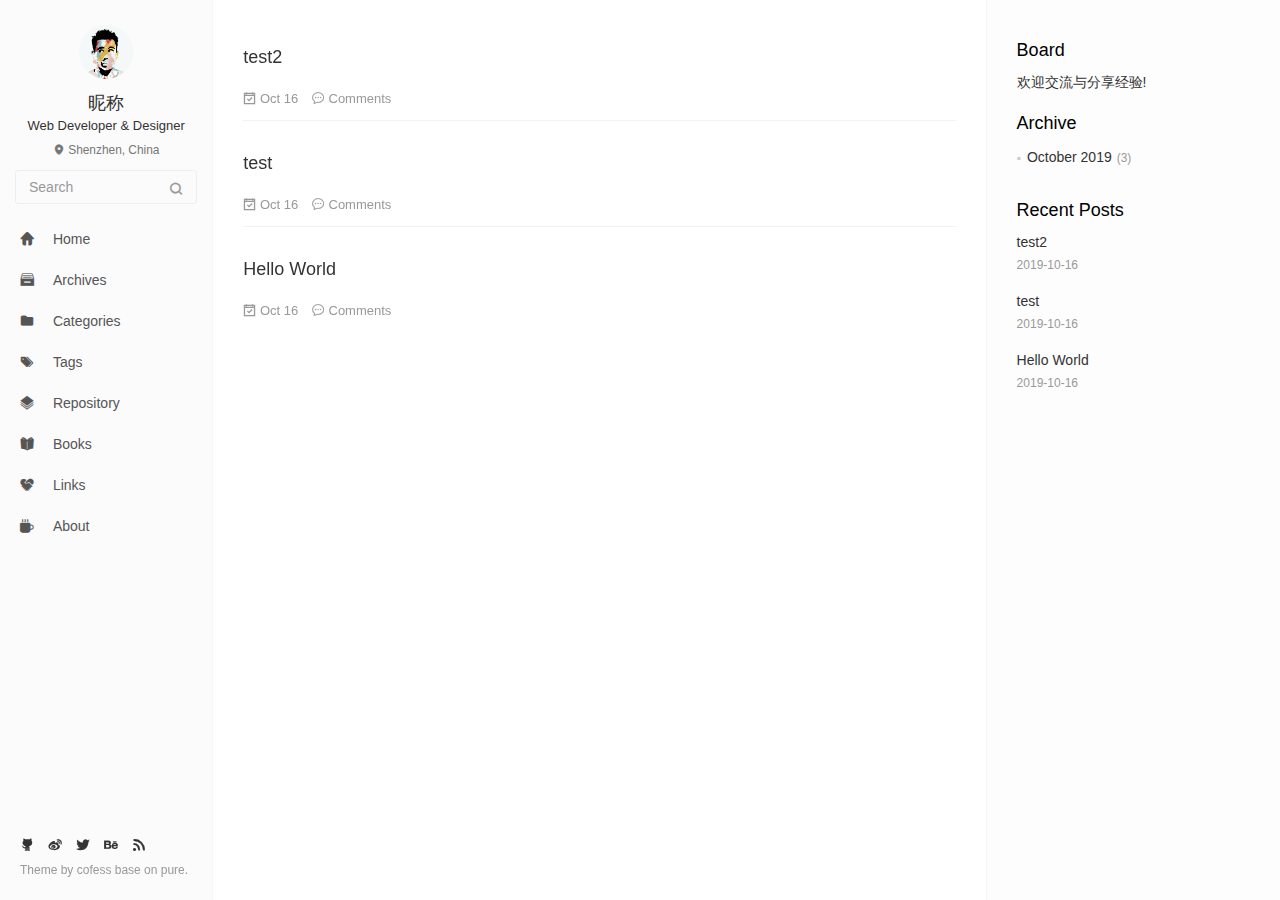
==== commit f2d0c132: "Site updated: 2019-10-16 17:32:05" ====
--- a/index.html
+++ b/index.html
@@ -1,60 +1,23 @@
 <!DOCTYPE html>
-
-
-
-
-
-<html lang="en">
-<head>
-  <meta charset="UTF-8">
-<meta name="viewport" content="width=device-width, initial-scale=1, maximum-scale=2">
-<meta name="theme-color" content="#222">
-<meta name="generator" content="Hexo 3.9.0">
-  <link rel="apple-touch-icon" sizes="180x180" href="/images/apple-touch-icon-next.png?v=7.4.1">
-  <link rel="icon" type="image/png" sizes="32x32" href="/images/favicon-32x32-next.png?v=7.4.1">
-  <link rel="icon" type="image/png" sizes="16x16" href="/images/favicon-16x16-next.png?v=7.4.1">
-  <link rel="mask-icon" href="/images/logo.svg?v=7.4.1" color="#222">
-
-<link rel="stylesheet" href="/css/main.css?v=7.4.1">
-
-
-<link rel="stylesheet" href="/lib/font-awesome/css/font-awesome.min.css?v=4.7.0">
-
-
-<script id="hexo-configurations">
-  var NexT = window.NexT || {};
-  var CONFIG = {
-    root: '/',
-    scheme: 'Muse',
-    version: '7.4.1',
-    exturl: false,
-    sidebar: {"position":"left","display":"post","offset":12,"onmobile":false},
-    copycode: {"enable":false,"show_result":false,"style":null},
-    back2top: {"enable":true,"sidebar":false,"scrollpercent":false},
-    bookmark: {"enable":false,"color":"#222","save":"auto"},
-    fancybox: false,
-    mediumzoom: false,
-    lazyload: false,
-    pangu: false,
-    algolia: {
-      appID: '',
-      apiKey: '',
-      indexName: '',
-      hits: {"per_page":10},
-      labels: {"input_placeholder":"Search for Posts","hits_empty":"We didn't find any results for the search: ${query}","hits_stats":"${hits} results found in ${time} ms"}
-    },
-    localsearch: {"enable":false,"trigger":"auto","top_n_per_article":1,"unescape":false,"preload":false},
-    path: '',
-    motion: {"enable":true,"async":false,"transition":{"post_block":"fadeIn","post_header":"slideDownIn","post_body":"slideDownIn","coll_header":"slideLeftIn","sidebar":"slideUpIn"}},
-    translation: {
-      copy_button: 'Copy',
-      copy_success: 'Copied',
-      copy_failure: 'Copy failed'
-    },
-    sidebarPadding: 40
-  };
-</script>
-
+<html lang=en>
+<head><meta name="generator" content="Hexo 3.9.0">
+  <meta charset="utf-8">
+  
+  <meta http-equiv="X-UA-Compatible" content="IE=edge,chrome=1">
+  <meta name="viewport" content="width=device-width, initial-scale=1, maximum-scale=1, minimum-scale=1, user-scalable=no, minimal-ui">
+  <meta name="renderer" content="webkit">
+  <meta http-equiv="Cache-Control" content="no-transform">
+  <meta http-equiv="Cache-Control" content="no-siteapp">
+  <meta name="apple-mobile-web-app-capable" content="yes">
+  <meta name="apple-mobile-web-app-status-bar-style" content="black">
+  <meta name="format-detection" content="telephone=no,email=no,adress=no">
+  <!-- Color theme for statusbar -->
+  <meta name="theme-color" content="#000000">
+  <!-- 强制页面在当前窗口以独立页面显示,防止别人在框架里调用页面 -->
+  <meta http-equiv="window-target" content="_top">
+  
+  
+  <title>Hexo</title>
   <meta property="og:type" content="website">
 <meta property="og:title" content="Hexo">
 <meta property="og:url" content="http://yoursite.com/index.html">
@@ -62,495 +25,420 @@
 <meta property="og:locale" content="en">
 <meta name="twitter:card" content="summary">
 <meta name="twitter:title" content="Hexo">
-  <link rel="canonical" href="http://yoursite.com/">
-
-
-<script id="page-configurations">
-  // https://hexo.io/docs/variables.html
-  CONFIG.page = {
-    sidebar: "",
-    isHome: true,
-    isPost: false,
-    isPage: false,
-    isArchive: false
-  };
+  <!-- Canonical links -->
+  <link rel="canonical" href="http://yoursite.com/index.html">
+  
+    <link rel="alternate" href="/atom.xml" title="Hexo" type="application/atom+xml">
+  
+  
+    <link rel="icon" href="/favicon.png" type="image/x-icon">
+  
+  <link rel="stylesheet" href="/css/style.css">
+  
+  
+  
+  
+</head>
+
+
+<body class="main-center" itemscope itemtype="http://schema.org/WebPage">
+  <header class="header" itemscope itemtype="http://schema.org/WPHeader">
+  <div class="slimContent">
+    <div class="navbar-header">
+      
+      
+      <div class="profile-block text-center">
+        <a id="avatar" href="https://github.com/cofess" target="_blank">
+          <img class="img-circle img-rotate" src="/images/avatar.jpg" width="200" height="200">
+        </a>
+        <h2 id="name" class="hidden-xs hidden-sm">昵称</h2>
+        <h3 id="title" class="hidden-xs hidden-sm hidden-md">Web Developer &amp; Designer</h3>
+        <small id="location" class="text-muted hidden-xs hidden-sm"><i class="icon icon-map-marker"></i> Shenzhen, China</small>
+      </div>
+      
+      <div class="search" id="search-form-wrap">
+
+    <form class="search-form sidebar-form">
+        <div class="input-group">
+            <input type="text" class="search-form-input form-control" placeholder="Search" />
+            <span class="input-group-btn">
+                <button type="submit" class="search-form-submit btn btn-flat" onclick="return false;"><i class="icon icon-search"></i></button>
+            </span>
+        </div>
+    </form>
+    <div class="ins-search">
+  <div class="ins-search-mask"></div>
+  <div class="ins-search-container">
+    <div class="ins-input-wrapper">
+      <input type="text" class="ins-search-input" placeholder="Type something..." x-webkit-speech />
+      <button type="button" class="close ins-close ins-selectable" data-dismiss="modal" aria-label="Close"><span aria-hidden="true">×</span></button>
+    </div>
+    <div class="ins-section-wrapper">
+      <div class="ins-section-container"></div>
+    </div>
+  </div>
+</div>
+
+
+</div>
+      <button class="navbar-toggle collapsed" type="button" data-toggle="collapse" data-target="#main-navbar" aria-controls="main-navbar" aria-expanded="false">
+        <span class="sr-only">Toggle navigation</span>
+        <span class="icon-bar"></span>
+        <span class="icon-bar"></span>
+        <span class="icon-bar"></span>
+      </button>
+    </div>
+    <nav id="main-navbar" class="collapse navbar-collapse" itemscope itemtype="http://schema.org/SiteNavigationElement" role="navigation">
+      <ul class="nav navbar-nav main-nav ">
+        
+        
+        <li class="menu-item menu-item-home">
+          <a href="/.">
+            
+            <i class="icon icon-home-fill"></i>
+            
+            <span class="menu-title">Home</span>
+          </a>
+        </li>
+        
+        
+        <li class="menu-item menu-item-archives">
+          <a href="/archives">
+            
+            <i class="icon icon-archives-fill"></i>
+            
+            <span class="menu-title">Archives</span>
+          </a>
+        </li>
+        
+        
+        <li class="menu-item menu-item-categories">
+          <a href="/categories">
+            
+            <i class="icon icon-folder"></i>
+            
+            <span class="menu-title">Categories</span>
+          </a>
+        </li>
+        
+        
+        <li class="menu-item menu-item-tags">
+          <a href="/tags">
+            
+            <i class="icon icon-tags"></i>
+            
+            <span class="menu-title">Tags</span>
+          </a>
+        </li>
+        
+        
+        <li class="menu-item menu-item-repository">
+          <a href="/repository">
+            
+            <i class="icon icon-project"></i>
+            
+            <span class="menu-title">Repository</span>
+          </a>
+        </li>
+        
+        
+        <li class="menu-item menu-item-books">
+          <a href="/books">
+            
+            <i class="icon icon-book-fill"></i>
+            
+            <span class="menu-title">Books</span>
+          </a>
+        </li>
+        
+        
+        <li class="menu-item menu-item-links">
+          <a href="/links">
+            
+            <i class="icon icon-friendship"></i>
+            
+            <span class="menu-title">Links</span>
+          </a>
+        </li>
+        
+        
+        <li class="menu-item menu-item-about">
+          <a href="/about">
+            
+            <i class="icon icon-cup-fill"></i>
+            
+            <span class="menu-title">About</span>
+          </a>
+        </li>
+        
+      </ul>
+      
+	
+    <ul class="social-links">
+    	
+        <li><a href="https://github.com/cofess" target="_blank" title="Github" data-toggle=tooltip data-placement=top><i class="icon icon-github"></i></a></li>
+        
+        <li><a href="http://weibo.com/cofess" target="_blank" title="Weibo" data-toggle=tooltip data-placement=top><i class="icon icon-weibo"></i></a></li>
+        
+        <li><a href="https://twitter.com/iwebued" target="_blank" title="Twitter" data-toggle=tooltip data-placement=top><i class="icon icon-twitter"></i></a></li>
+        
+        <li><a href="https://www.behance.net/cofess" target="_blank" title="Behance" data-toggle=tooltip data-placement=top><i class="icon icon-behance"></i></a></li>
+        
+        <li><a href="/atom.xml" target="_blank" title="Rss" data-toggle=tooltip data-placement=top><i class="icon icon-rss"></i></a></li>
+        
+    </ul>
+
+    </nav>
+  </div>
+</header>
+
+  
+    <aside class="sidebar" itemscope itemtype="http://schema.org/WPSideBar">
+  <div class="slimContent">
+    
+      <div class="widget">
+    <h3 class="widget-title">Board</h3>
+    <div class="widget-body">
+        <div id="board">
+            <div class="content">
+                <p>欢迎交流与分享经验!</p>
+            </div>
+        </div>
+    </div>
+</div>
+
+    
+      
+
+    
+      
+
+    
+      
+    
+      
+  <div class="widget">
+    <h3 class="widget-title">Archive</h3>
+    <div class="widget-body">
+      <ul class="archive-list"><li class="archive-list-item"><a class="archive-list-link" href="/archives/2019/10/">October 2019</a><span class="archive-list-count">3</span></li></ul>
+    </div>
+  </div>
+
+
+    
+      
+  <div class="widget">
+    <h3 class="widget-title">Recent Posts</h3>
+    <div class="widget-body">
+      <ul class="recent-post-list list-unstyled no-thumbnail">
+        
+          <li>
+            
+            <div class="item-inner">
+              <p class="item-category">
+                
+              </p>
+              <p class="item-title">
+                <a href="/2019/10/16/test2/" class="title">test2</a>
+              </p>
+              <p class="item-date">
+                <time datetime="2019-10-16T09:16:12.000Z" itemprop="datePublished">2019-10-16</time>
+              </p>
+            </div>
+          </li>
+          
+          <li>
+            
+            <div class="item-inner">
+              <p class="item-category">
+                
+              </p>
+              <p class="item-title">
+                <a href="/2019/10/16/test/" class="title">test</a>
+              </p>
+              <p class="item-date">
+                <time datetime="2019-10-16T07:18:13.000Z" itemprop="datePublished">2019-10-16</time>
+              </p>
+            </div>
+          </li>
+          
+          <li>
+            
+            <div class="item-inner">
+              <p class="item-category">
+                
+              </p>
+              <p class="item-title">
+                <a href="/2019/10/16/hello-world/" class="title">Hello World</a>
+              </p>
+              <p class="item-date">
+                <time datetime="2019-10-16T06:49:38.342Z" itemprop="datePublished">2019-10-16</time>
+              </p>
+            </div>
+          </li>
+          
+      </ul>
+    </div>
+  </div>
+  
+
+    
+  </div>
+</aside>
+
+  
+  <main class="main" role="main">
+  
+  <div class="content article-list">
+    
+      <article class="article article-type-post" itemscope itemtype="http://schema.org/BlogPosting">
+  <div class="article-header">
+    
+  
+    <h1 itemprop="name">
+      <a class="article-title" href="/2019/10/16/test2/">test2</a>
+    </h1>
+  
+
+  </div>
+  
+  <p class="article-meta">
+    <span class="article-date">
+    <i class="icon icon-calendar-check"></i>
+	<a href="/2019/10/16/test2/" class="article-date">
+	  <time datetime="2019-10-16T09:16:12.000Z" itemprop="datePublished">Oct 16</time>
+	</a>
+</span>
+    
+    
+
+    <span class="post-comment"><i class="icon icon-comment"></i> <a href="/2019/10/16/test2/#comments" class="article-comment-link">Comments</a></span>
+    
+  </p>
+</article>
+
+    
+      <article class="article article-type-post" itemscope itemtype="http://schema.org/BlogPosting">
+  <div class="article-header">
+    
+  
+    <h1 itemprop="name">
+      <a class="article-title" href="/2019/10/16/test/">test</a>
+    </h1>
+  
+
+  </div>
+  
+  <p class="article-meta">
+    <span class="article-date">
+    <i class="icon icon-calendar-check"></i>
+	<a href="/2019/10/16/test/" class="article-date">
+	  <time datetime="2019-10-16T07:18:13.000Z" itemprop="datePublished">Oct 16</time>
+	</a>
+</span>
+    
+    
+
+    <span class="post-comment"><i class="icon icon-comment"></i> <a href="/2019/10/16/test/#comments" class="article-comment-link">Comments</a></span>
+    
+  </p>
+</article>
+
+    
+      <article class="article article-type-post" itemscope itemtype="http://schema.org/BlogPosting">
+  <div class="article-header">
+    
+  
+    <h1 itemprop="name">
+      <a class="article-title" href="/2019/10/16/hello-world/">Hello World</a>
+    </h1>
+  
+
+  </div>
+  
+  <p class="article-meta">
+    <span class="article-date">
+    <i class="icon icon-calendar-check"></i>
+	<a href="/2019/10/16/hello-world/" class="article-date">
+	  <time datetime="2019-10-16T06:49:38.342Z" itemprop="datePublished">Oct 16</time>
+	</a>
+</span>
+    
+    
+
+    <span class="post-comment"><i class="icon icon-comment"></i> <a href="/2019/10/16/hello-world/#comments" class="article-comment-link">Comments</a></span>
+    
+  </p>
+</article>
+
+    
+  </div>
+
+   
+</main>
+
+  <footer class="footer" itemscope itemtype="http://schema.org/WPFooter">
+	
+	
+    <ul class="social-links">
+    	
+        <li><a href="https://github.com/cofess" target="_blank" title="Github" data-toggle=tooltip data-placement=top><i class="icon icon-github"></i></a></li>
+        
+        <li><a href="http://weibo.com/cofess" target="_blank" title="Weibo" data-toggle=tooltip data-placement=top><i class="icon icon-weibo"></i></a></li>
+        
+        <li><a href="https://twitter.com/iwebued" target="_blank" title="Twitter" data-toggle=tooltip data-placement=top><i class="icon icon-twitter"></i></a></li>
+        
+        <li><a href="https://www.behance.net/cofess" target="_blank" title="Behance" data-toggle=tooltip data-placement=top><i class="icon icon-behance"></i></a></li>
+        
+        <li><a href="/atom.xml" target="_blank" title="Rss" data-toggle=tooltip data-placement=top><i class="icon icon-rss"></i></a></li>
+        
+    </ul>
+
+    <div class="copyright">
+    	
+        <div class="publishby">
+        	Theme by <a href="https://github.com/cofess" target="_blank"> cofess </a>base on <a href="https://github.com/cofess/hexo-theme-pure" target="_blank">pure</a>.
+        </div>
+    </div>
+</footer>
+  <script src="//cdn.jsdelivr.net/npm/jquery@1.12.4/dist/jquery.min.js"></script>
+<script>
+window.jQuery || document.write('<script src="js/jquery.min.js"><\/script>')
 </script>
-
-  <title>Hexo</title>
-  
-
-
-
-
-
-
-
-
-  <noscript>
-  <style>
-  .use-motion .brand,
-  .use-motion .menu-item,
-  .sidebar-inner,
-  .use-motion .post-block,
-  .use-motion .pagination,
-  .use-motion .comments,
-  .use-motion .post-header,
-  .use-motion .post-body,
-  .use-motion .collection-header { opacity: initial; }
-
-  .use-motion .site-title,
-  .use-motion .site-subtitle {
-    opacity: initial;
-    top: initial;
-  }
-
-  .use-motion .logo-line-before i { left: initial; }
-  .use-motion .logo-line-after i { right: initial; }
-  </style>
-</noscript>
-
-</head>
-
-<body itemscope itemtype="http://schema.org/WebPage">
-  <div class="container use-motion">
-    <div class="headband"></div>
-
-    <header class="header" itemscope itemtype="http://schema.org/WPHeader">
-      <div class="header-inner"><div class="site-brand-container">
-  <div class="site-meta">
-
-    <div>
-      <a href="/" class="brand" rel="start">
-        <span class="logo-line-before"><i></i></span>
-        <span class="site-title">Hexo</span>
-        <span class="logo-line-after"><i></i></span>
-      </a>
-    </div>
-  </div>
-
-  <div class="site-nav-toggle">
-    <div class="toggle" aria-label="Toggle navigation bar">
-      <span class="toggle-line toggle-line-first"></span>
-      <span class="toggle-line toggle-line-middle"></span>
-      <span class="toggle-line toggle-line-last"></span>
-    </div>
-  </div>
-</div>
-
-
-<nav class="site-nav">
-  
-  <ul id="menu" class="menu">
-      
-      
-        
-        
-        <li class="menu-item menu-item-home">
-      
-    
-
-    <a href="/" rel="section"><i class="fa fa-fw fa-home"></i>Home</a>
-
-  </li>
-      
-    
-      
-      
-        
-        
-        <li class="menu-item menu-item-archives">
-      
-    
-
-    <a href="/archives/" rel="section"><i class="fa fa-fw fa-archive"></i>Archives</a>
-
-  </li>
-      
-    
-  </ul>
-
-    
-
-</nav>
-</div>
-    </header>
-
-    
-  <div class="back-to-top">
-    <i class="fa fa-arrow-up"></i>
-    <span>0%</span>
-  </div>
-
-
-    <main class="main">
-      <div class="main-inner">
-        <div class="content-wrap">
-          <div class="content">
-            
-
-  <div class="posts-expand">
-        
-  
-  
-  <article itemscope itemtype="http://schema.org/Article" class="post-block home" lang="en">
-    <link itemprop="mainEntityOfPage" href="http://yoursite.com/2019/10/16/test2/">
-
-    <span hidden itemprop="author" itemscope itemtype="http://schema.org/Person">
-      <meta itemprop="name" content="John Doe">
-      <meta itemprop="description" content="">
-      <meta itemprop="image" content="/images/avatar.gif">
-    </span>
-
-    <span hidden itemprop="publisher" itemscope itemtype="http://schema.org/Organization">
-      <meta itemprop="name" content="Hexo">
-    </span>
-      <header class="post-header">
-        <h1 class="post-title" itemprop="name headline">
-          
-            
-            <a href="/2019/10/16/test2/" class="post-title-link" itemprop="url">test2</a>
-          
-        </h1>
-
-        <div class="post-meta">
-            <span class="post-meta-item">
-              <span class="post-meta-item-icon">
-                <i class="fa fa-calendar-o"></i>
-              </span>
-              <span class="post-meta-item-text">Posted on</span>
-
-              
-                
-              
-
-              <time title="Created: 2019-10-16 17:16:12 / Modified: 17:16:29" itemprop="dateCreated datePublished" datetime="2019-10-16T17:16:12+08:00">2019-10-16</time>
-            </span>
-          
-            
-
-            
-          
-
-          
-
-        </div>
-      </header>
-
-    
-    
-    
-    <div class="post-body" itemprop="articleBody">
-
-      
-          <p>的加拉法建安路附近奥拉夫建安路附近</p>
-
-        
-      
-    </div>
-
-    
-    
-    
-      <footer class="post-footer">
-        <div class="post-eof"></div>
-      </footer>
-  </article>
-  
-  
-  
-
-    
-        
-  
-  
-  <article itemscope itemtype="http://schema.org/Article" class="post-block home" lang="en">
-    <link itemprop="mainEntityOfPage" href="http://yoursite.com/2019/10/16/test/">
-
-    <span hidden itemprop="author" itemscope itemtype="http://schema.org/Person">
-      <meta itemprop="name" content="John Doe">
-      <meta itemprop="description" content="">
-      <meta itemprop="image" content="/images/avatar.gif">
-    </span>
-
-    <span hidden itemprop="publisher" itemscope itemtype="http://schema.org/Organization">
-      <meta itemprop="name" content="Hexo">
-    </span>
-      <header class="post-header">
-        <h1 class="post-title" itemprop="name headline">
-          
-            
-            <a href="/2019/10/16/test/" class="post-title-link" itemprop="url">test</a>
-          
-        </h1>
-
-        <div class="post-meta">
-            <span class="post-meta-item">
-              <span class="post-meta-item-icon">
-                <i class="fa fa-calendar-o"></i>
-              </span>
-              <span class="post-meta-item-text">Posted on</span>
-
-              
-                
-              
-
-              <time title="Created: 2019-10-16 15:18:13 / Modified: 15:18:46" itemprop="dateCreated datePublished" datetime="2019-10-16T15:18:13+08:00">2019-10-16</time>
-            </span>
-          
-            
-
-            
-          
-
-          
-
-        </div>
-      </header>
-
-    
-    
-    
-    <div class="post-body" itemprop="articleBody">
-
-      
-          <p>这是测试文章</p>
-
-        
-      
-    </div>
-
-    
-    
-    
-      <footer class="post-footer">
-        <div class="post-eof"></div>
-      </footer>
-  </article>
-  
-  
-  
-
-    
-        
-  
-  
-  <article itemscope itemtype="http://schema.org/Article" class="post-block home" lang="en">
-    <link itemprop="mainEntityOfPage" href="http://yoursite.com/2019/10/16/hello-world/">
-
-    <span hidden itemprop="author" itemscope itemtype="http://schema.org/Person">
-      <meta itemprop="name" content="John Doe">
-      <meta itemprop="description" content="">
-      <meta itemprop="image" content="/images/avatar.gif">
-    </span>
-
-    <span hidden itemprop="publisher" itemscope itemtype="http://schema.org/Organization">
-      <meta itemprop="name" content="Hexo">
-    </span>
-      <header class="post-header">
-        <h1 class="post-title" itemprop="name headline">
-          
-            
-            <a href="/2019/10/16/hello-world/" class="post-title-link" itemprop="url">Hello World</a>
-          
-        </h1>
-
-        <div class="post-meta">
-            <span class="post-meta-item">
-              <span class="post-meta-item-icon">
-                <i class="fa fa-calendar-o"></i>
-              </span>
-              <span class="post-meta-item-text">Posted on</span>
-
-              
-                
-              
-
-              <time title="Created: 2019-10-16 14:49:38" itemprop="dateCreated datePublished" datetime="2019-10-16T14:49:38+08:00">2019-10-16</time>
-            </span>
-          
-
-          
-
-        </div>
-      </header>
-
-    
-    
-    
-    <div class="post-body" itemprop="articleBody">
-
-      
-          <p>Welcome to <a href="https://hexo.io/" target="_blank" rel="noopener">Hexo</a>! This is your very first post. Check <a href="https://hexo.io/docs/" target="_blank" rel="noopener">documentation</a> for more info. If you get any problems when using Hexo, you can find the answer in <a href="https://hexo.io/docs/troubleshooting.html" target="_blank" rel="noopener">troubleshooting</a> or you can ask me on <a href="https://github.com/hexojs/hexo/issues" target="_blank" rel="noopener">GitHub</a>.</p>
-<h2 id="Quick-Start"><a href="#Quick-Start" class="headerlink" title="Quick Start"></a>Quick Start</h2><h3 id="Create-a-new-post"><a href="#Create-a-new-post" class="headerlink" title="Create a new post"></a>Create a new post</h3><figure class="highlight bash"><table><tr><td class="gutter"><pre><span class="line">1</span><br></pre></td><td class="code"><pre><span class="line">$ hexo new <span class="string">"My New Post"</span></span><br></pre></td></tr></table></figure>
-
-<p>More info: <a href="https://hexo.io/docs/writing.html" target="_blank" rel="noopener">Writing</a></p>
-<h3 id="Run-server"><a href="#Run-server" class="headerlink" title="Run server"></a>Run server</h3><figure class="highlight bash"><table><tr><td class="gutter"><pre><span class="line">1</span><br></pre></td><td class="code"><pre><span class="line">$ hexo server</span><br></pre></td></tr></table></figure>
-
-<p>More info: <a href="https://hexo.io/docs/server.html" target="_blank" rel="noopener">Server</a></p>
-<h3 id="Generate-static-files"><a href="#Generate-static-files" class="headerlink" title="Generate static files"></a>Generate static files</h3><figure class="highlight bash"><table><tr><td class="gutter"><pre><span class="line">1</span><br></pre></td><td class="code"><pre><span class="line">$ hexo generate</span><br></pre></td></tr></table></figure>
-
-<p>More info: <a href="https://hexo.io/docs/generating.html" target="_blank" rel="noopener">Generating</a></p>
-<h3 id="Deploy-to-remote-sites"><a href="#Deploy-to-remote-sites" class="headerlink" title="Deploy to remote sites"></a>Deploy to remote sites</h3><figure class="highlight bash"><table><tr><td class="gutter"><pre><span class="line">1</span><br></pre></td><td class="code"><pre><span class="line">$ hexo deploy</span><br></pre></td></tr></table></figure>
-
-<p>More info: <a href="https://hexo.io/docs/deployment.html" target="_blank" rel="noopener">Deployment</a></p>
-
-        
-      
-    </div>
-
-    
-    
-    
-      <footer class="post-footer">
-        <div class="post-eof"></div>
-      </footer>
-  </article>
-  
-  
-  
-
-    
-  </div>
-
-  
-
-
-
-          </div>
-          
-
-        </div>
-          
-  
-  <div class="toggle sidebar-toggle">
-    <span class="toggle-line toggle-line-first"></span>
-    <span class="toggle-line toggle-line-middle"></span>
-    <span class="toggle-line toggle-line-last"></span>
-  </div>
-
-  <aside class="sidebar">
-    <div class="sidebar-inner">
-
-      <ul class="sidebar-nav motion-element">
-        <li class="sidebar-nav-toc">
-          Table of Contents
-        </li>
-        <li class="sidebar-nav-overview">
-          Overview
-        </li>
-      </ul>
-
-      <!--noindex-->
-      <div class="post-toc-wrap sidebar-panel">
-      </div>
-      <!--/noindex-->
-
-      <div class="site-overview-wrap sidebar-panel">
-        <div class="site-author motion-element" itemprop="author" itemscope itemtype="http://schema.org/Person">
-  <p class="site-author-name" itemprop="name">John Doe</p>
-  <div class="site-description" itemprop="description"></div>
-</div>
-<div class="site-state-wrap motion-element">
-  <nav class="site-state">
-      <div class="site-state-item site-state-posts">
-        
-          <a href="/archives/">
-        
-          <span class="site-state-item-count">3</span>
-          <span class="site-state-item-name">posts</span>
-        </a>
-      </div>
-    
-  </nav>
-</div>
-
-
-
-      </div>
-
-    </div>
-  </aside>
-  <div id="sidebar-dimmer"></div>
-
-
-      </div>
-    </main>
-
-    <footer class="footer">
-      <div class="footer-inner">
-        
-
-<div class="copyright">
-  &copy; 
-  <span itemprop="copyrightYear">2019</span>
-  <span class="with-love">
-    <i class="fa fa-user"></i>
-  </span>
-  <span class="author" itemprop="copyrightHolder">John Doe</span>
-</div>
-  <div class="powered-by">Powered by <a href="https://hexo.io" class="theme-link" rel="noopener" target="_blank">Hexo</a> v3.9.0
-  </div>
-  <span class="post-meta-divider">|</span>
-  <div class="theme-info">
-      
-    Theme – <a href="https://muse.theme-next.org" class="theme-link" rel="noopener" target="_blank">NexT.Muse</a> v7.4.1
-  </div>
-
-        
-
-
-
-
-
-
-
-
-
-
-
-
-        
-      </div>
-    </footer>
-  </div>
-
-  
-  <script src="/lib/anime.min.js?v=3.1.0"></script>
-  <script src="/lib/velocity/velocity.min.js?v=1.2.1"></script>
-  <script src="/lib/velocity/velocity.ui.min.js?v=1.2.1"></script>
-<script src="/js/utils.js?v=7.4.1"></script><script src="/js/motion.js?v=7.4.1"></script>
-<script src="/js/schemes/muse.js?v=7.4.1"></script>
-<script src="/js/next-boot.js?v=7.4.1"></script>
-
-
-
-  
-
-
-
-
-
-
-
-
-
-
-
-
-
-
-
-
-
-
-
-
-
-  
-
-  
-
-  
+<script src="/js/plugin.min.js"></script>
+<script src="/js/application.js"></script>
+
+    <script>
+(function (window) {
+    var INSIGHT_CONFIG = {
+        TRANSLATION: {
+            POSTS: 'Posts',
+            PAGES: 'Pages',
+            CATEGORIES: 'Categories',
+            TAGS: 'Tags',
+            UNTITLED: '(Untitled)',
+        },
+        ROOT_URL: '/',
+        CONTENT_URL: '/content.json',
+    };
+    window.INSIGHT_CONFIG = INSIGHT_CONFIG;
+})(window);
+</script>
+<script src="/js/insight.js"></script>
+
+
+
+
+
+   
+
+
+
+
+
+
+
+
 
 </body>
-</html>
+</html>--- a/css/style.css
+++ b/css/style.css
@@ -0,0 +1,9210 @@
+@charset "UTF-8";
+
+/**
+ * global variables and mixins
+ */
+
+/**
+ * font family
+ */
+
+/**
+ * 
+ */
+
+/* Mixins */
+
+/**
+ * bootstrap
+ */
+
+/*!
+ * Bootstrap v3.3.7 (http://getbootstrap.com)
+ * Copyright 2011-2016 Twitter, Inc.
+ * Licensed under MIT (https://github.com/twbs/bootstrap/blob/master/LICENSE)
+ */
+
+/*! normalize.css v3.0.3 | MIT License | github.com/necolas/normalize.css */
+
+html {
+  font-family: sans-serif;
+  -ms-text-size-adjust: 100%;
+  -webkit-text-size-adjust: 100%;
+}
+
+body {
+  margin: 0;
+}
+
+article,
+aside,
+details,
+figcaption,
+figure,
+footer,
+header,
+hgroup,
+main,
+menu,
+nav,
+section,
+summary {
+  display: block;
+}
+
+audio,
+canvas,
+progress,
+video {
+  display: inline-block;
+  vertical-align: baseline;
+}
+
+audio:not([controls]) {
+  display: none;
+  height: 0;
+}
+
+[hidden],
+template {
+  display: none;
+}
+
+a {
+  background-color: transparent;
+}
+
+a:active,
+a:hover {
+  outline: 0;
+}
+
+abbr[title] {
+  border-bottom: 1px dotted;
+}
+
+b,
+strong {
+  font-weight: bold;
+}
+
+dfn {
+  font-style: italic;
+}
+
+h1 {
+  font-size: 2em;
+  margin: 0.67em 0;
+}
+
+mark {
+  background: #ff0;
+  color: #000;
+}
+
+small {
+  font-size: 80%;
+}
+
+sub,
+sup {
+  font-size: 75%;
+  line-height: 0;
+  position: relative;
+  vertical-align: baseline;
+}
+
+sup {
+  top: -0.5em;
+}
+
+sub {
+  bottom: -0.25em;
+}
+
+img {
+  border: 0;
+}
+
+svg:not(:root) {
+  overflow: hidden;
+}
+
+figure {
+  margin: 1em 40px;
+}
+
+hr {
+  -webkit-box-sizing: content-box;
+  box-sizing: content-box;
+  height: 0;
+}
+
+pre {
+  overflow: auto;
+}
+
+code,
+kbd,
+pre,
+samp {
+  font-family: monospace,monospace;
+  font-size: 1em;
+}
+
+button,
+input,
+optgroup,
+select,
+textarea {
+  color: inherit;
+  font: inherit;
+  margin: 0;
+}
+
+button {
+  overflow: visible;
+}
+
+button,
+select {
+  text-transform: none;
+}
+
+button,
+html input[type="button"],
+input[type="reset"],
+input[type="submit"] {
+  -webkit-appearance: button;
+  cursor: pointer;
+}
+
+button[disabled],
+html input[disabled] {
+  cursor: default;
+}
+
+button::-moz-focus-inner,
+input::-moz-focus-inner {
+  border: 0;
+  padding: 0;
+}
+
+input {
+  line-height: normal;
+}
+
+input[type="checkbox"],
+input[type="radio"] {
+  -webkit-box-sizing: border-box;
+  box-sizing: border-box;
+  padding: 0;
+}
+
+input[type="number"]::-webkit-inner-spin-button,
+input[type="number"]::-webkit-outer-spin-button {
+  height: auto;
+}
+
+input[type="search"] {
+  -webkit-appearance: textfield;
+  -webkit-box-sizing: content-box;
+  box-sizing: content-box;
+}
+
+input[type="search"]::-webkit-search-cancel-button,
+input[type="search"]::-webkit-search-decoration {
+  -webkit-appearance: none;
+}
+
+fieldset {
+  border: 1px solid #c0c0c0;
+  margin: 0 2px;
+  padding: 0.35em 0.625em 0.75em;
+}
+
+legend {
+  border: 0;
+  padding: 0;
+}
+
+textarea {
+  overflow: auto;
+}
+
+optgroup {
+  font-weight: bold;
+}
+
+table {
+  border-collapse: collapse;
+  border-spacing: 0;
+}
+
+td,
+th {
+  padding: 0;
+}
+
+/*! Source: https://github.com/h5bp/html5-boilerplate/blob/master/src/css/main.css */
+
+* {
+  -webkit-box-sizing: border-box;
+  box-sizing: border-box;
+}
+
+*:before,
+*:after {
+  -webkit-box-sizing: border-box;
+  box-sizing: border-box;
+}
+
+html {
+  font-size: 10px;
+  -webkit-tap-highlight-color: transparent;
+}
+
+input,
+button,
+select,
+textarea {
+  font-family: inherit;
+  font-size: inherit;
+  line-height: inherit;
+}
+
+a {
+  color: #2196f3;
+  text-decoration: none;
+}
+
+a:hover,
+a:focus {
+  color: #0a6ebd;
+  text-decoration: underline;
+}
+
+a:focus {
+  outline: 5px auto -webkit-focus-ring-color;
+  outline-offset: -2px;
+}
+
+figure {
+  margin: 0;
+}
+
+img {
+  vertical-align: middle;
+}
+
+.img-responsive {
+  display: block;
+  max-width: 100%;
+  height: auto;
+}
+
+.img-rounded {
+  border-radius: 6px;
+}
+
+.img-thumbnail {
+  padding: 4px;
+  line-height: 1.57143;
+  background-color: #fff;
+  border: 1px solid #ddd;
+  border-radius: 4px;
+  -webkit-transition: all 0.2s ease-in-out;
+  transition: all 0.2s ease-in-out;
+  display: inline-block;
+  max-width: 100%;
+  height: auto;
+}
+
+.img-circle {
+  border-radius: 50%;
+}
+
+hr {
+  margin-top: 21px;
+  margin-bottom: 21px;
+  border: 0;
+  border-top: 1px solid #eeeeee;
+}
+
+.sr-only {
+  position: absolute;
+  width: 1px;
+  height: 1px;
+  margin: -1px;
+  padding: 0;
+  overflow: hidden;
+  clip: rect(0, 0, 0, 0);
+  border: 0;
+}
+
+.sr-only-focusable:active,
+.sr-only-focusable:focus {
+  position: static;
+  width: auto;
+  height: auto;
+  margin: 0;
+  overflow: visible;
+  clip: auto;
+}
+
+[role="button"] {
+  cursor: pointer;
+}
+
+h1,
+h2,
+h3,
+h4,
+h5,
+h6,
+.h1,
+.h2,
+.h3,
+.h4,
+.h5,
+.h6 {
+  font-family: inherit;
+  font-weight: 500;
+  line-height: 1.1;
+  color: inherit;
+}
+
+h1 small,
+h1 .small,
+h2 small,
+h2 .small,
+h3 small,
+h3 .small,
+h4 small,
+h4 .small,
+h5 small,
+h5 .small,
+h6 small,
+h6 .small,
+.h1 small,
+.h1 .small,
+.h2 small,
+.h2 .small,
+.h3 small,
+.h3 .small,
+.h4 small,
+.h4 .small,
+.h5 small,
+.h5 .small,
+.h6 small,
+.h6 .small {
+  font-weight: normal;
+  line-height: 1;
+  color: #777777;
+}
+
+h1,
+.h1,
+h2,
+.h2,
+h3,
+.h3 {
+  margin-top: 21px;
+  margin-bottom: 10.5px;
+}
+
+h1 small,
+h1 .small,
+.h1 small,
+.h1 .small,
+h2 small,
+h2 .small,
+.h2 small,
+.h2 .small,
+h3 small,
+h3 .small,
+.h3 small,
+.h3 .small {
+  font-size: 65%;
+}
+
+h4,
+.h4,
+h5,
+.h5,
+h6,
+.h6 {
+  margin-top: 10.5px;
+  margin-bottom: 10.5px;
+}
+
+h4 small,
+h4 .small,
+.h4 small,
+.h4 .small,
+h5 small,
+h5 .small,
+.h5 small,
+.h5 .small,
+h6 small,
+h6 .small,
+.h6 small,
+.h6 .small {
+  font-size: 75%;
+}
+
+h1,
+.h1 {
+  font-size: 30px;
+}
+
+h2,
+.h2 {
+  font-size: 26px;
+}
+
+h3,
+.h3 {
+  font-size: 22px;
+}
+
+h4,
+.h4 {
+  font-size: 18px;
+}
+
+h5,
+.h5 {
+  font-size: 14px;
+}
+
+h6,
+.h6 {
+  font-size: 12px;
+}
+
+p {
+  margin: 0 0 10.5px;
+}
+
+.lead {
+  margin-bottom: 21px;
+  font-size: 16px;
+  font-weight: 300;
+  line-height: 1.4;
+}
+
+small,
+.small {
+  font-size: 85%;
+}
+
+mark,
+.mark {
+  background-color: #fcf8e3;
+  padding: .2em;
+}
+
+.text-left {
+  text-align: left;
+}
+
+.text-right {
+  text-align: right;
+}
+
+.text-center {
+  text-align: center;
+}
+
+.text-justify {
+  text-align: justify;
+}
+
+.text-nowrap {
+  white-space: nowrap;
+}
+
+.text-lowercase {
+  text-transform: lowercase;
+}
+
+.text-uppercase,
+.initialism {
+  text-transform: uppercase;
+}
+
+.text-capitalize {
+  text-transform: capitalize;
+}
+
+.text-muted {
+  color: #777777 !important;
+}
+
+.text-primary {
+  color: #2196f3;
+}
+
+a.text-primary:hover,
+a.text-primary:focus {
+  color: #0c7cd5;
+}
+
+.text-success {
+  color: #3c763d;
+}
+
+a.text-success:hover,
+a.text-success:focus {
+  color: #2b542c;
+}
+
+.text-info {
+  color: #31708f;
+}
+
+a.text-info:hover,
+a.text-info:focus {
+  color: #245269;
+}
+
+.text-warning {
+  color: #8a6d3b;
+}
+
+a.text-warning:hover,
+a.text-warning:focus {
+  color: #66512c;
+}
+
+.text-danger {
+  color: #a94442;
+}
+
+a.text-danger:hover,
+a.text-danger:focus {
+  color: #843534;
+}
+
+.bg-primary {
+  color: #fff;
+}
+
+.bg-primary {
+  background-color: #2196f3;
+}
+
+a.bg-primary:hover,
+a.bg-primary:focus {
+  background-color: #0c7cd5;
+}
+
+.bg-success {
+  background-color: #dff0d8;
+}
+
+a.bg-success:hover,
+a.bg-success:focus {
+  background-color: #c1e2b3;
+}
+
+.bg-info {
+  background-color: #d9edf7;
+}
+
+a.bg-info:hover,
+a.bg-info:focus {
+  background-color: #afd9ee;
+}
+
+.bg-warning {
+  background-color: #fcf8e3;
+}
+
+a.bg-warning:hover,
+a.bg-warning:focus {
+  background-color: #f7ecb5;
+}
+
+.bg-danger {
+  background-color: #f2dede;
+}
+
+a.bg-danger:hover,
+a.bg-danger:focus {
+  background-color: #e4b9b9;
+}
+
+.page-header {
+  padding-bottom: 9.5px;
+  margin: 42px 0 21px;
+  border-bottom: 1px solid #eeeeee;
+}
+
+ul,
+ol {
+  margin-top: 0;
+  margin-bottom: 10.5px;
+}
+
+ul ul,
+ul ol,
+ol ul,
+ol ol {
+  margin-bottom: 0;
+}
+
+.list-unstyled {
+  padding-left: 0;
+  list-style: none;
+}
+
+.list-inline {
+  padding-left: 0;
+  list-style: none;
+  margin-left: -5px;
+}
+
+.list-inline > li {
+  display: inline-block;
+  padding-left: 5px;
+  padding-right: 5px;
+}
+
+dl {
+  margin-top: 0;
+  margin-bottom: 21px;
+}
+
+dt,
+dd {
+  line-height: 1.57143;
+}
+
+dt {
+  font-weight: bold;
+}
+
+dd {
+  margin-left: 0;
+}
+
+.dl-horizontal dd:before,
+.dl-horizontal dd:after {
+  content: " ";
+  display: table;
+}
+
+.dl-horizontal dd:after {
+  clear: both;
+}
+
+abbr[title],
+abbr[data-original-title] {
+  cursor: help;
+  border-bottom: 1px dotted #777777;
+}
+
+.initialism {
+  font-size: 90%;
+}
+
+blockquote {
+  padding: 10.5px 16px;
+  margin: 0 0 21px;
+  border: 1px dotted #eeeeee;
+  border-left: 3px solid #eeeeee;
+  background-color: #fbfbfb;
+}
+
+blockquote p:last-child,
+blockquote ul:last-child,
+blockquote ol:last-child {
+  margin-bottom: 0;
+}
+
+blockquote footer,
+blockquote small,
+blockquote .small {
+  display: block;
+  font-size: 80%;
+  line-height: 1.57143;
+  color: #777777;
+}
+
+blockquote footer:before,
+blockquote small:before,
+blockquote .small:before {
+  content: '\2014 \00A0';
+}
+
+.blockquote-reverse,
+blockquote.pull-right {
+  padding-right: 15px;
+  padding-left: 0;
+  border-right: 5px solid #eeeeee;
+  border-left: 0;
+  text-align: right;
+}
+
+.blockquote-reverse footer:before,
+.blockquote-reverse small:before,
+.blockquote-reverse .small:before,
+blockquote.pull-right footer:before,
+blockquote.pull-right small:before,
+blockquote.pull-right .small:before {
+  content: '';
+}
+
+.blockquote-reverse footer:after,
+.blockquote-reverse small:after,
+.blockquote-reverse .small:after,
+blockquote.pull-right footer:after,
+blockquote.pull-right small:after,
+blockquote.pull-right .small:after {
+  content: '\00A0 \2014';
+}
+
+address {
+  margin-bottom: 21px;
+  font-style: normal;
+  line-height: 1.57143;
+}
+
+.container {
+  margin-right: auto;
+  margin-left: auto;
+  padding-left: 15px;
+  padding-right: 15px;
+}
+
+.container:before,
+.container:after {
+  content: " ";
+  display: table;
+}
+
+.container:after {
+  clear: both;
+}
+
+.container-fluid {
+  margin-right: auto;
+  margin-left: auto;
+  padding-left: 15px;
+  padding-right: 15px;
+}
+
+.container-fluid:before,
+.container-fluid:after {
+  content: " ";
+  display: table;
+}
+
+.container-fluid:after {
+  clear: both;
+}
+
+.row {
+  margin-left: -15px;
+  margin-right: -15px;
+}
+
+.row:before,
+.row:after {
+  content: " ";
+  display: table;
+}
+
+.row:after {
+  clear: both;
+}
+
+.col-xs-1,
+.col-sm-1,
+.col-md-1,
+.col-lg-1,
+.col-xs-2,
+.col-sm-2,
+.col-md-2,
+.col-lg-2,
+.col-xs-3,
+.col-sm-3,
+.col-md-3,
+.col-lg-3,
+.col-xs-4,
+.col-sm-4,
+.col-md-4,
+.col-lg-4,
+.col-xs-5,
+.col-sm-5,
+.col-md-5,
+.col-lg-5,
+.col-xs-6,
+.col-sm-6,
+.col-md-6,
+.col-lg-6,
+.col-xs-7,
+.col-sm-7,
+.col-md-7,
+.col-lg-7,
+.col-xs-8,
+.col-sm-8,
+.col-md-8,
+.col-lg-8,
+.col-xs-9,
+.col-sm-9,
+.col-md-9,
+.col-lg-9,
+.col-xs-10,
+.col-sm-10,
+.col-md-10,
+.col-lg-10,
+.col-xs-11,
+.col-sm-11,
+.col-md-11,
+.col-lg-11,
+.col-xs-12,
+.col-sm-12,
+.col-md-12,
+.col-lg-12 {
+  position: relative;
+  min-height: 1px;
+  padding-left: 15px;
+  padding-right: 15px;
+}
+
+.col-xs-1,
+.col-xs-2,
+.col-xs-3,
+.col-xs-4,
+.col-xs-5,
+.col-xs-6,
+.col-xs-7,
+.col-xs-8,
+.col-xs-9,
+.col-xs-10,
+.col-xs-11,
+.col-xs-12 {
+  float: left;
+}
+
+.col-xs-1 {
+  width: 8.33333%;
+}
+
+.col-xs-2 {
+  width: 16.66667%;
+}
+
+.col-xs-3 {
+  width: 25%;
+}
+
+.col-xs-4 {
+  width: 33.33333%;
+}
+
+.col-xs-5 {
+  width: 41.66667%;
+}
+
+.col-xs-6 {
+  width: 50%;
+}
+
+.col-xs-7 {
+  width: 58.33333%;
+}
+
+.col-xs-8 {
+  width: 66.66667%;
+}
+
+.col-xs-9 {
+  width: 75%;
+}
+
+.col-xs-10 {
+  width: 83.33333%;
+}
+
+.col-xs-11 {
+  width: 91.66667%;
+}
+
+.col-xs-12 {
+  width: 100%;
+}
+
+.col-xs-pull-0 {
+  right: auto;
+}
+
+.col-xs-pull-1 {
+  right: 8.33333%;
+}
+
+.col-xs-pull-2 {
+  right: 16.66667%;
+}
+
+.col-xs-pull-3 {
+  right: 25%;
+}
+
+.col-xs-pull-4 {
+  right: 33.33333%;
+}
+
+.col-xs-pull-5 {
+  right: 41.66667%;
+}
+
+.col-xs-pull-6 {
+  right: 50%;
+}
+
+.col-xs-pull-7 {
+  right: 58.33333%;
+}
+
+.col-xs-pull-8 {
+  right: 66.66667%;
+}
+
+.col-xs-pull-9 {
+  right: 75%;
+}
+
+.col-xs-pull-10 {
+  right: 83.33333%;
+}
+
+.col-xs-pull-11 {
+  right: 91.66667%;
+}
+
+.col-xs-pull-12 {
+  right: 100%;
+}
+
+.col-xs-push-0 {
+  left: auto;
+}
+
+.col-xs-push-1 {
+  left: 8.33333%;
+}
+
+.col-xs-push-2 {
+  left: 16.66667%;
+}
+
+.col-xs-push-3 {
+  left: 25%;
+}
+
+.col-xs-push-4 {
+  left: 33.33333%;
+}
+
+.col-xs-push-5 {
+  left: 41.66667%;
+}
+
+.col-xs-push-6 {
+  left: 50%;
+}
+
+.col-xs-push-7 {
+  left: 58.33333%;
+}
+
+.col-xs-push-8 {
+  left: 66.66667%;
+}
+
+.col-xs-push-9 {
+  left: 75%;
+}
+
+.col-xs-push-10 {
+  left: 83.33333%;
+}
+
+.col-xs-push-11 {
+  left: 91.66667%;
+}
+
+.col-xs-push-12 {
+  left: 100%;
+}
+
+.col-xs-offset-0 {
+  margin-left: 0%;
+}
+
+.col-xs-offset-1 {
+  margin-left: 8.33333%;
+}
+
+.col-xs-offset-2 {
+  margin-left: 16.66667%;
+}
+
+.col-xs-offset-3 {
+  margin-left: 25%;
+}
+
+.col-xs-offset-4 {
+  margin-left: 33.33333%;
+}
+
+.col-xs-offset-5 {
+  margin-left: 41.66667%;
+}
+
+.col-xs-offset-6 {
+  margin-left: 50%;
+}
+
+.col-xs-offset-7 {
+  margin-left: 58.33333%;
+}
+
+.col-xs-offset-8 {
+  margin-left: 66.66667%;
+}
+
+.col-xs-offset-9 {
+  margin-left: 75%;
+}
+
+.col-xs-offset-10 {
+  margin-left: 83.33333%;
+}
+
+.col-xs-offset-11 {
+  margin-left: 91.66667%;
+}
+
+.col-xs-offset-12 {
+  margin-left: 100%;
+}
+
+.btn {
+  display: inline-block;
+  margin-bottom: 0;
+  font-weight: normal;
+  text-align: center;
+  vertical-align: middle;
+  -ms-touch-action: manipulation;
+  touch-action: manipulation;
+  cursor: pointer;
+  background-image: none;
+  border: 1px solid transparent;
+  white-space: nowrap;
+  padding: 6px 12px;
+  font-size: 14px;
+  line-height: 1.57143;
+  border-radius: 4px;
+  -webkit-user-select: none;
+  -moz-user-select: none;
+  -ms-user-select: none;
+  user-select: none;
+}
+
+.btn:focus,
+.btn.focus,
+.btn:active:focus,
+.btn:active.focus,
+.btn.active:focus,
+.btn.active.focus {
+  outline: 5px auto -webkit-focus-ring-color;
+  outline-offset: -2px;
+}
+
+.btn:hover,
+.btn:focus,
+.btn.focus {
+  color: #333;
+  text-decoration: none;
+}
+
+.btn:active,
+.btn.active {
+  outline: 0;
+  background-image: none;
+  -webkit-box-shadow: inset 0 3px 5px rgba(0, 0, 0, 0.125);
+  box-shadow: inset 0 3px 5px rgba(0, 0, 0, 0.125);
+}
+
+.btn.disabled,
+.btn[disabled],
+fieldset[disabled] .btn {
+  cursor: not-allowed;
+  opacity: 0.65;
+  filter: alpha(opacity=65);
+  -webkit-box-shadow: none;
+  box-shadow: none;
+}
+
+a.btn.disabled,
+fieldset[disabled] a.btn {
+  pointer-events: none;
+}
+
+.btn-default {
+  color: #333;
+  background-color: #fff;
+  border-color: #ccc;
+}
+
+.btn-default:focus,
+.btn-default.focus {
+  color: #333;
+  background-color: #e6e6e6;
+  border-color: #8c8c8c;
+}
+
+.btn-default:hover {
+  color: #333;
+  background-color: #e6e6e6;
+  border-color: #adadad;
+}
+
+.btn-default:active,
+.btn-default.active,
+.open > .btn-default.dropdown-toggle {
+  color: #333;
+  background-color: #e6e6e6;
+  border-color: #adadad;
+}
+
+.btn-default:active:hover,
+.btn-default:active:focus,
+.btn-default:active.focus,
+.btn-default.active:hover,
+.btn-default.active:focus,
+.btn-default.active.focus,
+.open > .btn-default.dropdown-toggle:hover,
+.open > .btn-default.dropdown-toggle:focus,
+.open > .btn-default.dropdown-toggle.focus {
+  color: #333;
+  background-color: #d4d4d4;
+  border-color: #8c8c8c;
+}
+
+.btn-default:active,
+.btn-default.active,
+.open > .btn-default.dropdown-toggle {
+  background-image: none;
+}
+
+.btn-default.disabled:hover,
+.btn-default.disabled:focus,
+.btn-default.disabled.focus,
+.btn-default[disabled]:hover,
+.btn-default[disabled]:focus,
+.btn-default[disabled].focus,
+fieldset[disabled] .btn-default:hover,
+fieldset[disabled] .btn-default:focus,
+fieldset[disabled] .btn-default.focus {
+  background-color: #fff;
+  border-color: #ccc;
+}
+
+.btn-default .badge {
+  color: #fff;
+  background-color: #333;
+}
+
+.btn-primary {
+  color: #fff;
+  background-color: #2196f3;
+  border-color: #0d8aee;
+}
+
+.btn-primary:focus,
+.btn-primary.focus {
+  color: #fff;
+  background-color: #0c7cd5;
+  border-color: #064475;
+}
+
+.btn-primary:hover {
+  color: #fff;
+  background-color: #0c7cd5;
+  border-color: #0a68b4;
+}
+
+.btn-primary:active,
+.btn-primary.active,
+.open > .btn-primary.dropdown-toggle {
+  color: #fff;
+  background-color: #0c7cd5;
+  border-color: #0a68b4;
+}
+
+.btn-primary:active:hover,
+.btn-primary:active:focus,
+.btn-primary:active.focus,
+.btn-primary.active:hover,
+.btn-primary.active:focus,
+.btn-primary.active.focus,
+.open > .btn-primary.dropdown-toggle:hover,
+.open > .btn-primary.dropdown-toggle:focus,
+.open > .btn-primary.dropdown-toggle.focus {
+  color: #fff;
+  background-color: #0a68b4;
+  border-color: #064475;
+}
+
+.btn-primary:active,
+.btn-primary.active,
+.open > .btn-primary.dropdown-toggle {
+  background-image: none;
+}
+
+.btn-primary.disabled:hover,
+.btn-primary.disabled:focus,
+.btn-primary.disabled.focus,
+.btn-primary[disabled]:hover,
+.btn-primary[disabled]:focus,
+.btn-primary[disabled].focus,
+fieldset[disabled] .btn-primary:hover,
+fieldset[disabled] .btn-primary:focus,
+fieldset[disabled] .btn-primary.focus {
+  background-color: #2196f3;
+  border-color: #0d8aee;
+}
+
+.btn-primary .badge {
+  color: #2196f3;
+  background-color: #fff;
+}
+
+.btn-success {
+  color: #fff;
+  background-color: #5cb85c;
+  border-color: #4cae4c;
+}
+
+.btn-success:focus,
+.btn-success.focus {
+  color: #fff;
+  background-color: #449d44;
+  border-color: #255625;
+}
+
+.btn-success:hover {
+  color: #fff;
+  background-color: #449d44;
+  border-color: #398439;
+}
+
+.btn-success:active,
+.btn-success.active,
+.open > .btn-success.dropdown-toggle {
+  color: #fff;
+  background-color: #449d44;
+  border-color: #398439;
+}
+
+.btn-success:active:hover,
+.btn-success:active:focus,
+.btn-success:active.focus,
+.btn-success.active:hover,
+.btn-success.active:focus,
+.btn-success.active.focus,
+.open > .btn-success.dropdown-toggle:hover,
+.open > .btn-success.dropdown-toggle:focus,
+.open > .btn-success.dropdown-toggle.focus {
+  color: #fff;
+  background-color: #398439;
+  border-color: #255625;
+}
+
+.btn-success:active,
+.btn-success.active,
+.open > .btn-success.dropdown-toggle {
+  background-image: none;
+}
+
+.btn-success.disabled:hover,
+.btn-success.disabled:focus,
+.btn-success.disabled.focus,
+.btn-success[disabled]:hover,
+.btn-success[disabled]:focus,
+.btn-success[disabled].focus,
+fieldset[disabled] .btn-success:hover,
+fieldset[disabled] .btn-success:focus,
+fieldset[disabled] .btn-success.focus {
+  background-color: #5cb85c;
+  border-color: #4cae4c;
+}
+
+.btn-success .badge {
+  color: #5cb85c;
+  background-color: #fff;
+}
+
+.btn-info {
+  color: #fff;
+  background-color: #56CCF2;
+  border-color: #3ec5f0;
+}
+
+.btn-info:focus,
+.btn-info.focus {
+  color: #fff;
+  background-color: #27beee;
+  border-color: #0d7ea3;
+}
+
+.btn-info:hover {
+  color: #fff;
+  background-color: #27beee;
+  border-color: #11aee0;
+}
+
+.btn-info:active,
+.btn-info.active,
+.open > .btn-info.dropdown-toggle {
+  color: #fff;
+  background-color: #27beee;
+  border-color: #11aee0;
+}
+
+.btn-info:active:hover,
+.btn-info:active:focus,
+.btn-info:active.focus,
+.btn-info.active:hover,
+.btn-info.active:focus,
+.btn-info.active.focus,
+.open > .btn-info.dropdown-toggle:hover,
+.open > .btn-info.dropdown-toggle:focus,
+.open > .btn-info.dropdown-toggle.focus {
+  color: #fff;
+  background-color: #11aee0;
+  border-color: #0d7ea3;
+}
+
+.btn-info:active,
+.btn-info.active,
+.open > .btn-info.dropdown-toggle {
+  background-image: none;
+}
+
+.btn-info.disabled:hover,
+.btn-info.disabled:focus,
+.btn-info.disabled.focus,
+.btn-info[disabled]:hover,
+.btn-info[disabled]:focus,
+.btn-info[disabled].focus,
+fieldset[disabled] .btn-info:hover,
+fieldset[disabled] .btn-info:focus,
+fieldset[disabled] .btn-info.focus {
+  background-color: #56CCF2;
+  border-color: #3ec5f0;
+}
+
+.btn-info .badge {
+  color: #56CCF2;
+  background-color: #fff;
+}
+
+.btn-warning {
+  color: #fff;
+  background-color: #F09819;
+  border-color: #e18b0f;
+}
+
+.btn-warning:focus,
+.btn-warning.focus {
+  color: #fff;
+  background-color: #c97c0d;
+  border-color: #694107;
+}
+
+.btn-warning:hover {
+  color: #fff;
+  background-color: #c97c0d;
+  border-color: #a7670b;
+}
+
+.btn-warning:active,
+.btn-warning.active,
+.open > .btn-warning.dropdown-toggle {
+  color: #fff;
+  background-color: #c97c0d;
+  border-color: #a7670b;
+}
+
+.btn-warning:active:hover,
+.btn-warning:active:focus,
+.btn-warning:active.focus,
+.btn-warning.active:hover,
+.btn-warning.active:focus,
+.btn-warning.active.focus,
+.open > .btn-warning.dropdown-toggle:hover,
+.open > .btn-warning.dropdown-toggle:focus,
+.open > .btn-warning.dropdown-toggle.focus {
+  color: #fff;
+  background-color: #a7670b;
+  border-color: #694107;
+}
+
+.btn-warning:active,
+.btn-warning.active,
+.open > .btn-warning.dropdown-toggle {
+  background-image: none;
+}
+
+.btn-warning.disabled:hover,
+.btn-warning.disabled:focus,
+.btn-warning.disabled.focus,
+.btn-warning[disabled]:hover,
+.btn-warning[disabled]:focus,
+.btn-warning[disabled].focus,
+fieldset[disabled] .btn-warning:hover,
+fieldset[disabled] .btn-warning:focus,
+fieldset[disabled] .btn-warning.focus {
+  background-color: #F09819;
+  border-color: #e18b0f;
+}
+
+.btn-warning .badge {
+  color: #F09819;
+  background-color: #fff;
+}
+
+.btn-danger {
+  color: #fff;
+  background-color: #FF512F;
+  border-color: #ff3c16;
+}
+
+.btn-danger:focus,
+.btn-danger.focus {
+  color: #fff;
+  background-color: #fb2900;
+  border-color: #951800;
+}
+
+.btn-danger:hover {
+  color: #fff;
+  background-color: #fb2900;
+  border-color: #d72300;
+}
+
+.btn-danger:active,
+.btn-danger.active,
+.open > .btn-danger.dropdown-toggle {
+  color: #fff;
+  background-color: #fb2900;
+  border-color: #d72300;
+}
+
+.btn-danger:active:hover,
+.btn-danger:active:focus,
+.btn-danger:active.focus,
+.btn-danger.active:hover,
+.btn-danger.active:focus,
+.btn-danger.active.focus,
+.open > .btn-danger.dropdown-toggle:hover,
+.open > .btn-danger.dropdown-toggle:focus,
+.open > .btn-danger.dropdown-toggle.focus {
+  color: #fff;
+  background-color: #d72300;
+  border-color: #951800;
+}
+
+.btn-danger:active,
+.btn-danger.active,
+.open > .btn-danger.dropdown-toggle {
+  background-image: none;
+}
+
+.btn-danger.disabled:hover,
+.btn-danger.disabled:focus,
+.btn-danger.disabled.focus,
+.btn-danger[disabled]:hover,
+.btn-danger[disabled]:focus,
+.btn-danger[disabled].focus,
+fieldset[disabled] .btn-danger:hover,
+fieldset[disabled] .btn-danger:focus,
+fieldset[disabled] .btn-danger.focus {
+  background-color: #FF512F;
+  border-color: #ff3c16;
+}
+
+.btn-danger .badge {
+  color: #FF512F;
+  background-color: #fff;
+}
+
+.btn-link {
+  color: #2196f3;
+  font-weight: normal;
+  border-radius: 0;
+}
+
+.btn-link,
+.btn-link:active,
+.btn-link.active,
+.btn-link[disabled],
+fieldset[disabled] .btn-link {
+  background-color: transparent;
+  -webkit-box-shadow: none;
+  box-shadow: none;
+}
+
+.btn-link,
+.btn-link:hover,
+.btn-link:focus,
+.btn-link:active {
+  border-color: transparent;
+}
+
+.btn-link:hover,
+.btn-link:focus {
+  color: #0a6ebd;
+  text-decoration: underline;
+  background-color: transparent;
+}
+
+.btn-link[disabled]:hover,
+.btn-link[disabled]:focus,
+fieldset[disabled] .btn-link:hover,
+fieldset[disabled] .btn-link:focus {
+  color: #777777;
+  text-decoration: none;
+}
+
+.btn-lg {
+  padding: 10px 16px;
+  font-size: 18px;
+  line-height: 1.33333;
+  border-radius: 6px;
+}
+
+.btn-sm {
+  padding: 5px 10px;
+  font-size: 12px;
+  line-height: 1.5;
+  border-radius: 3px;
+}
+
+.btn-xs {
+  padding: 1px 5px;
+  font-size: 12px;
+  line-height: 1.5;
+  border-radius: 3px;
+}
+
+.btn-block {
+  display: block;
+  width: 100%;
+}
+
+.btn-block + .btn-block {
+  margin-top: 5px;
+}
+
+input[type="submit"].btn-block,
+input[type="reset"].btn-block,
+input[type="button"].btn-block {
+  width: 100%;
+}
+
+.fade {
+  opacity: 0;
+  -webkit-transition: opacity 0.15s linear;
+  transition: opacity 0.15s linear;
+}
+
+.fade.in {
+  opacity: 1;
+}
+
+.collapse {
+  display: none;
+}
+
+.collapse.in {
+  display: block;
+}
+
+tr.collapse.in {
+  display: table-row;
+}
+
+tbody.collapse.in {
+  display: table-row-group;
+}
+
+.collapsing {
+  position: relative;
+  height: 0;
+  overflow: hidden;
+  -webkit-transition-property: height,visibility;
+  transition-property: height,visibility;
+  -webkit-transition-duration: 0.35s;
+  transition-duration: 0.35s;
+  -webkit-transition-timing-function: ease;
+  transition-timing-function: ease;
+}
+
+.caret {
+  display: inline-block;
+  width: 0;
+  height: 0;
+  margin-left: 2px;
+  vertical-align: middle;
+  border-top: 4px dashed;
+  border-top: 4px solid \9;
+  border-right: 4px solid transparent;
+  border-left: 4px solid transparent;
+}
+
+.dropup,
+.dropdown {
+  position: relative;
+}
+
+.dropdown-toggle:focus {
+  outline: 0;
+}
+
+.dropdown-menu {
+  position: absolute;
+  top: 100%;
+  left: 0;
+  z-index: 1000;
+  display: none;
+  float: left;
+  min-width: 160px;
+  padding: 5px 0;
+  margin: 2px 0 0;
+  list-style: none;
+  font-size: 14px;
+  text-align: left;
+  background-color: #fff;
+  border: 1px solid #ccc;
+  border: 1px solid rgba(0, 0, 0, 0.15);
+  border-radius: 4px;
+  -webkit-box-shadow: 0 6px 12px rgba(0, 0, 0, 0.175);
+  box-shadow: 0 6px 12px rgba(0, 0, 0, 0.175);
+  background-clip: padding-box;
+}
+
+.dropdown-menu.pull-right {
+  right: 0;
+  left: auto;
+}
+
+.dropdown-menu .divider {
+  height: 1px;
+  margin: 9.5px 0;
+  overflow: hidden;
+  background-color: #e5e5e5;
+}
+
+.dropdown-menu > li > a {
+  display: block;
+  padding: 3px 20px;
+  clear: both;
+  font-weight: normal;
+  line-height: 1.57143;
+  color: #333333;
+  white-space: nowrap;
+}
+
+.dropdown-menu > li > a:hover,
+.dropdown-menu > li > a:focus {
+  text-decoration: none;
+  color: #262626;
+  background-color: #f5f5f5;
+}
+
+.dropdown-menu > .active > a,
+.dropdown-menu > .active > a:hover,
+.dropdown-menu > .active > a:focus {
+  color: #fff;
+  text-decoration: none;
+  outline: 0;
+  background-color: #2196f3;
+}
+
+.dropdown-menu > .disabled > a,
+.dropdown-menu > .disabled > a:hover,
+.dropdown-menu > .disabled > a:focus {
+  color: #777777;
+}
+
+.dropdown-menu > .disabled > a:hover,
+.dropdown-menu > .disabled > a:focus {
+  text-decoration: none;
+  background-color: transparent;
+  background-image: none;
+  filter: progid:DXImageTransform.Microsoft.gradient(enabled = false);
+  cursor: not-allowed;
+}
+
+.open > .dropdown-menu {
+  display: block;
+}
+
+.open > a {
+  outline: 0;
+}
+
+.dropdown-menu-right {
+  left: auto;
+  right: 0;
+}
+
+.dropdown-menu-left {
+  left: 0;
+  right: auto;
+}
+
+.dropdown-header {
+  display: block;
+  padding: 3px 20px;
+  font-size: 12px;
+  line-height: 1.57143;
+  color: #777777;
+  white-space: nowrap;
+}
+
+.dropdown-backdrop {
+  position: fixed;
+  left: 0;
+  right: 0;
+  bottom: 0;
+  top: 0;
+  z-index: 990;
+}
+
+.pull-right > .dropdown-menu {
+  right: 0;
+  left: auto;
+}
+
+.dropup .caret,
+.navbar-fixed-bottom .dropdown .caret {
+  border-top: 0;
+  border-bottom: 4px dashed;
+  border-bottom: 4px solid \9;
+  content: "";
+}
+
+.dropup .dropdown-menu,
+.navbar-fixed-bottom .dropdown .dropdown-menu {
+  top: auto;
+  bottom: 100%;
+  margin-bottom: 2px;
+}
+
+.input-group {
+  position: relative;
+  display: table;
+  border-collapse: separate;
+}
+
+.input-group[class*="col-"] {
+  float: none;
+  padding-left: 0;
+  padding-right: 0;
+}
+
+.input-group .form-control {
+  position: relative;
+  z-index: 2;
+  float: left;
+  width: 100%;
+  margin-bottom: 0;
+}
+
+.input-group .form-control:focus {
+  z-index: 3;
+}
+
+.input-group-addon,
+.input-group-btn,
+.input-group .form-control {
+  display: table-cell;
+}
+
+.input-group-addon:not(:first-child):not(:last-child),
+.input-group-btn:not(:first-child):not(:last-child),
+.input-group .form-control:not(:first-child):not(:last-child) {
+  border-radius: 0;
+}
+
+.input-group-addon,
+.input-group-btn {
+  width: 1%;
+  white-space: nowrap;
+  vertical-align: middle;
+}
+
+.input-group-addon {
+  padding: 6px 12px;
+  font-size: 14px;
+  font-weight: normal;
+  line-height: 1;
+  color: #555555;
+  text-align: center;
+  background-color: #eeeeee;
+  border: 1px solid #ccc;
+  border-radius: 4px;
+}
+
+.input-group-addon.input-sm,
+.input-group-sm > .input-group-addon,
+.input-group-sm > .input-group-btn > .input-group-addon.btn {
+  padding: 5px 10px;
+  font-size: 12px;
+  border-radius: 3px;
+}
+
+.input-group-addon.input-lg,
+.input-group-lg > .input-group-addon,
+.input-group-lg > .input-group-btn > .input-group-addon.btn {
+  padding: 10px 16px;
+  font-size: 18px;
+  border-radius: 6px;
+}
+
+.input-group-addon input[type="radio"],
+.input-group-addon input[type="checkbox"] {
+  margin-top: 0;
+}
+
+.input-group .form-control:first-child,
+.input-group-addon:first-child,
+.input-group-btn:first-child > .btn,
+.input-group-btn:first-child > .btn-group > .btn,
+.input-group-btn:first-child > .dropdown-toggle,
+.input-group-btn:last-child > .btn:not(:last-child):not(.dropdown-toggle),
+.input-group-btn:last-child > .btn-group:not(:last-child) > .btn {
+  border-bottom-right-radius: 0;
+  border-top-right-radius: 0;
+}
+
+.input-group-addon:first-child {
+  border-right: 0;
+}
+
+.input-group .form-control:last-child,
+.input-group-addon:last-child,
+.input-group-btn:last-child > .btn,
+.input-group-btn:last-child > .btn-group > .btn,
+.input-group-btn:last-child > .dropdown-toggle,
+.input-group-btn:first-child > .btn:not(:first-child),
+.input-group-btn:first-child > .btn-group:not(:first-child) > .btn {
+  border-bottom-left-radius: 0;
+  border-top-left-radius: 0;
+}
+
+.input-group-addon:last-child {
+  border-left: 0;
+}
+
+.input-group-btn {
+  position: relative;
+  font-size: 0;
+  white-space: nowrap;
+}
+
+.input-group-btn > .btn {
+  position: relative;
+}
+
+.input-group-btn > .btn + .btn {
+  margin-left: -1px;
+}
+
+.input-group-btn > .btn:hover,
+.input-group-btn > .btn:focus,
+.input-group-btn > .btn:active {
+  z-index: 2;
+}
+
+.input-group-btn:first-child > .btn,
+.input-group-btn:first-child > .btn-group {
+  margin-right: -1px;
+}
+
+.input-group-btn:last-child > .btn,
+.input-group-btn:last-child > .btn-group {
+  z-index: 2;
+  margin-left: -1px;
+}
+
+.nav {
+  margin-bottom: 0;
+  padding-left: 0;
+  list-style: none;
+}
+
+.nav:before,
+.nav:after {
+  content: " ";
+  display: table;
+}
+
+.nav:after {
+  clear: both;
+}
+
+.nav > li {
+  position: relative;
+  display: block;
+}
+
+.nav > li > a {
+  position: relative;
+  display: block;
+  padding: 10px 15px;
+}
+
+.nav > li > a:hover,
+.nav > li > a:focus {
+  text-decoration: none;
+  background-color: #eeeeee;
+}
+
+.nav > li.disabled > a {
+  color: #777777;
+}
+
+.nav > li.disabled > a:hover,
+.nav > li.disabled > a:focus {
+  color: #777777;
+  text-decoration: none;
+  background-color: transparent;
+  cursor: not-allowed;
+}
+
+.nav .open > a,
+.nav .open > a:hover,
+.nav .open > a:focus {
+  background-color: #eeeeee;
+  border-color: #2196f3;
+}
+
+.nav .nav-divider {
+  height: 1px;
+  margin: 9.5px 0;
+  overflow: hidden;
+  background-color: #e5e5e5;
+}
+
+.nav > li > a > img {
+  max-width: none;
+}
+
+.nav-tabs {
+  border-bottom: 1px solid #f2f2f2;
+}
+
+.nav-tabs > li {
+  float: left;
+  margin-bottom: -1px;
+}
+
+.nav-tabs > li > a {
+  margin-right: 2px;
+  line-height: 1.57143;
+  border: 1px solid transparent;
+  border-radius: 4px 4px 0 0;
+}
+
+.nav-tabs > li > a:hover {
+  border-color: #eeeeee #eeeeee #f2f2f2;
+}
+
+.nav-tabs > li.active > a,
+.nav-tabs > li.active > a:hover,
+.nav-tabs > li.active > a:focus {
+  color: #555555;
+  background-color: #fff;
+  border: 1px solid #f2f2f2;
+  border-bottom-color: transparent;
+  cursor: default;
+}
+
+.nav-pills > li {
+  float: left;
+}
+
+.nav-pills > li > a {
+  border-radius: 4px;
+}
+
+.nav-pills > li + li {
+  margin-left: 2px;
+}
+
+.nav-pills > li.active > a,
+.nav-pills > li.active > a:hover,
+.nav-pills > li.active > a:focus {
+  color: #fff;
+  background-color: #2196f3;
+}
+
+.nav-stacked > li {
+  float: none;
+}
+
+.nav-stacked > li + li {
+  margin-top: 2px;
+  margin-left: 0;
+}
+
+.nav-justified,
+.nav-tabs.nav-justified {
+  width: 100%;
+}
+
+.nav-justified > li,
+.nav-tabs.nav-justified > li {
+  float: none;
+}
+
+.nav-justified > li > a,
+.nav-tabs.nav-justified > li > a {
+  text-align: center;
+  margin-bottom: 5px;
+}
+
+.nav-justified > .dropdown .dropdown-menu {
+  top: auto;
+  left: auto;
+}
+
+.nav-tabs-justified,
+.nav-tabs.nav-justified {
+  border-bottom: 0;
+}
+
+.nav-tabs-justified > li > a,
+.nav-tabs.nav-justified > li > a {
+  margin-right: 0;
+  border-radius: 4px;
+}
+
+.nav-tabs-justified > .active > a,
+.nav-tabs.nav-justified > .active > a,
+.nav-tabs-justified > .active > a:hover,
+.nav-tabs.nav-justified > .active > a:hover,
+.nav-tabs-justified > .active > a:focus,
+.nav-tabs.nav-justified > .active > a:focus {
+  border: 1px solid #f2f2f2;
+}
+
+.tab-content > .tab-pane {
+  display: none;
+}
+
+.tab-content > .active {
+  display: block;
+}
+
+.nav-tabs .dropdown-menu {
+  margin-top: -1px;
+  border-top-right-radius: 0;
+  border-top-left-radius: 0;
+}
+
+.navbar {
+  position: relative;
+  min-height: 50px;
+  margin-bottom: 21px;
+  border: 1px solid transparent;
+}
+
+.navbar:before,
+.navbar:after {
+  content: " ";
+  display: table;
+}
+
+.navbar:after {
+  clear: both;
+}
+
+.navbar-header:before,
+.navbar-header:after {
+  content: " ";
+  display: table;
+}
+
+.navbar-header:after {
+  clear: both;
+}
+
+.navbar-collapse {
+  overflow-x: visible;
+  padding-right: 15px;
+  padding-left: 15px;
+  border-top: 1px solid transparent;
+  -webkit-box-shadow: inset 0 1px 0 rgba(255, 255, 255, 0.1);
+  box-shadow: inset 0 1px 0 rgba(255, 255, 255, 0.1);
+  -webkit-overflow-scrolling: touch;
+}
+
+.navbar-collapse:before,
+.navbar-collapse:after {
+  content: " ";
+  display: table;
+}
+
+.navbar-collapse:after {
+  clear: both;
+}
+
+.navbar-collapse.in {
+  overflow-y: auto;
+}
+
+.navbar-fixed-top .navbar-collapse,
+.navbar-fixed-bottom .navbar-collapse {
+  max-height: 340px;
+}
+
+.container > .navbar-header,
+.container > .navbar-collapse,
+.container-fluid > .navbar-header,
+.container-fluid > .navbar-collapse {
+  margin-right: -15px;
+  margin-left: -15px;
+}
+
+.navbar-static-top {
+  z-index: 1000;
+  border-width: 0 0 1px;
+}
+
+.navbar-fixed-top,
+.navbar-fixed-bottom {
+  position: fixed;
+  right: 0;
+  left: 0;
+  z-index: 1030;
+}
+
+.navbar-fixed-top {
+  top: 0;
+  border-width: 0 0 1px;
+}
+
+.navbar-fixed-bottom {
+  bottom: 0;
+  margin-bottom: 0;
+  border-width: 1px 0 0;
+}
+
+.navbar-brand {
+  float: left;
+  padding: 14.5px 15px;
+  font-size: 18px;
+  line-height: 21px;
+  height: 50px;
+}
+
+.navbar-brand:hover,
+.navbar-brand:focus {
+  text-decoration: none;
+}
+
+.navbar-brand > img {
+  display: block;
+}
+
+.navbar-toggle {
+  position: relative;
+  float: right;
+  margin-right: 15px;
+  padding: 10px 10px;
+  margin-top: 8px;
+  margin-bottom: 8px;
+  background-color: transparent;
+  background-image: none;
+  border: 1px solid transparent;
+  border-radius: 4px;
+}
+
+.navbar-toggle:focus {
+  outline: 0;
+}
+
+.navbar-toggle .icon-bar {
+  display: block;
+  width: 22px;
+  height: 2px;
+  border-radius: 1px;
+}
+
+.navbar-toggle .icon-bar + .icon-bar {
+  margin-top: 3px;
+}
+
+.navbar-nav {
+  margin: 7.25px -15px;
+}
+
+.navbar-nav > li > a {
+  padding-top: 10px;
+  padding-bottom: 10px;
+  line-height: 21px;
+}
+
+.navbar-form {
+  margin-left: -15px;
+  margin-right: -15px;
+  padding: 10px 15px;
+  border-top: 1px solid transparent;
+  border-bottom: 1px solid transparent;
+  -webkit-box-shadow: inset 0 1px 0 rgba(255, 255, 255, 0.1),0 1px 0 rgba(255, 255, 255, 0.1);
+  box-shadow: inset 0 1px 0 rgba(255, 255, 255, 0.1),0 1px 0 rgba(255, 255, 255, 0.1);
+  margin-top: 7.5px;
+  margin-bottom: 7.5px;
+}
+
+.navbar-nav > li > .dropdown-menu {
+  margin-top: 0;
+  border-top-right-radius: 0;
+  border-top-left-radius: 0;
+}
+
+.navbar-fixed-bottom .navbar-nav > li > .dropdown-menu {
+  margin-bottom: 0;
+  border-top-right-radius: 4px;
+  border-top-left-radius: 4px;
+  border-bottom-right-radius: 0;
+  border-bottom-left-radius: 0;
+}
+
+.navbar-btn {
+  margin-top: 7.5px;
+  margin-bottom: 7.5px;
+}
+
+.navbar-btn.btn-sm {
+  margin-top: 10px;
+  margin-bottom: 10px;
+}
+
+.navbar-btn.btn-xs {
+  margin-top: 14px;
+  margin-bottom: 14px;
+}
+
+.navbar-text {
+  margin-top: 14.5px;
+  margin-bottom: 14.5px;
+}
+
+.navbar-default {
+  background-color: #f8f8f8;
+  border-color: #e7e7e7;
+}
+
+.navbar-default .navbar-brand {
+  color: #777;
+}
+
+.navbar-default .navbar-brand:hover,
+.navbar-default .navbar-brand:focus {
+  color: #5e5e5e;
+  background-color: transparent;
+}
+
+.navbar-default .navbar-text {
+  color: #777;
+}
+
+.navbar-default .navbar-nav > li > a {
+  color: #777;
+}
+
+.navbar-default .navbar-nav > li > a:hover,
+.navbar-default .navbar-nav > li > a:focus {
+  color: #333;
+  background-color: transparent;
+}
+
+.navbar-default .navbar-nav > .active > a,
+.navbar-default .navbar-nav > .active > a:hover,
+.navbar-default .navbar-nav > .active > a:focus {
+  color: #555;
+  background-color: #e7e7e7;
+}
+
+.navbar-default .navbar-nav > .disabled > a,
+.navbar-default .navbar-nav > .disabled > a:hover,
+.navbar-default .navbar-nav > .disabled > a:focus {
+  color: #ccc;
+  background-color: transparent;
+}
+
+.navbar-default .navbar-toggle {
+  border-color: #ddd;
+}
+
+.navbar-default .navbar-toggle:hover,
+.navbar-default .navbar-toggle:focus {
+  background-color: #ddd;
+}
+
+.navbar-default .navbar-toggle .icon-bar {
+  background-color: #888;
+}
+
+.navbar-default .navbar-collapse,
+.navbar-default .navbar-form {
+  border-color: #e7e7e7;
+}
+
+.navbar-default .navbar-nav > .open > a,
+.navbar-default .navbar-nav > .open > a:hover,
+.navbar-default .navbar-nav > .open > a:focus {
+  background-color: #e7e7e7;
+  color: #555;
+}
+
+.navbar-default .navbar-link {
+  color: #777;
+}
+
+.navbar-default .navbar-link:hover {
+  color: #333;
+}
+
+.navbar-default .btn-link {
+  color: #777;
+}
+
+.navbar-default .btn-link:hover,
+.navbar-default .btn-link:focus {
+  color: #333;
+}
+
+.navbar-default .btn-link[disabled]:hover,
+.navbar-default .btn-link[disabled]:focus,
+fieldset[disabled] .navbar-default .btn-link:hover,
+fieldset[disabled] .navbar-default .btn-link:focus {
+  color: #ccc;
+}
+
+.navbar-inverse {
+  background-color: #222;
+  border-color: #090909;
+}
+
+.navbar-inverse .navbar-brand {
+  color: #9d9d9d;
+}
+
+.navbar-inverse .navbar-brand:hover,
+.navbar-inverse .navbar-brand:focus {
+  color: #fff;
+  background-color: transparent;
+}
+
+.navbar-inverse .navbar-text {
+  color: #9d9d9d;
+}
+
+.navbar-inverse .navbar-nav > li > a {
+  color: #9d9d9d;
+}
+
+.navbar-inverse .navbar-nav > li > a:hover,
+.navbar-inverse .navbar-nav > li > a:focus {
+  color: #fff;
+  background-color: transparent;
+}
+
+.navbar-inverse .navbar-nav > .active > a,
+.navbar-inverse .navbar-nav > .active > a:hover,
+.navbar-inverse .navbar-nav > .active > a:focus {
+  color: #fff;
+  background-color: #090909;
+}
+
+.navbar-inverse .navbar-nav > .disabled > a,
+.navbar-inverse .navbar-nav > .disabled > a:hover,
+.navbar-inverse .navbar-nav > .disabled > a:focus {
+  color: #444;
+  background-color: transparent;
+}
+
+.navbar-inverse .navbar-toggle {
+  border-color: #333;
+}
+
+.navbar-inverse .navbar-toggle:hover,
+.navbar-inverse .navbar-toggle:focus {
+  background-color: #333;
+}
+
+.navbar-inverse .navbar-toggle .icon-bar {
+  background-color: #fff;
+}
+
+.navbar-inverse .navbar-collapse,
+.navbar-inverse .navbar-form {
+  border-color: #101010;
+}
+
+.navbar-inverse .navbar-nav > .open > a,
+.navbar-inverse .navbar-nav > .open > a:hover,
+.navbar-inverse .navbar-nav > .open > a:focus {
+  background-color: #090909;
+  color: #fff;
+}
+
+.navbar-inverse .navbar-link {
+  color: #9d9d9d;
+}
+
+.navbar-inverse .navbar-link:hover {
+  color: #fff;
+}
+
+.navbar-inverse .btn-link {
+  color: #9d9d9d;
+}
+
+.navbar-inverse .btn-link:hover,
+.navbar-inverse .btn-link:focus {
+  color: #fff;
+}
+
+.navbar-inverse .btn-link[disabled]:hover,
+.navbar-inverse .btn-link[disabled]:focus,
+fieldset[disabled] .navbar-inverse .btn-link:hover,
+fieldset[disabled] .navbar-inverse .btn-link:focus {
+  color: #444;
+}
+
+.pager {
+  padding-left: 0;
+  margin: 21px 0;
+  list-style: none;
+  text-align: center;
+}
+
+.pager:before,
+.pager:after {
+  content: " ";
+  display: table;
+}
+
+.pager:after {
+  clear: both;
+}
+
+.pager li {
+  display: inline;
+}
+
+.pager li > a,
+.pager li > span {
+  display: inline-block;
+  padding: 5px 14px;
+  background-color: #fff;
+  border: 1px solid #ddd;
+  border-radius: 15px;
+}
+
+.pager li > a:hover,
+.pager li > a:focus {
+  text-decoration: none;
+  background-color: #eeeeee;
+}
+
+.pager .next > a,
+.pager .next > span {
+  float: right;
+}
+
+.pager .previous > a,
+.pager .previous > span {
+  float: left;
+}
+
+.pager .disabled > a,
+.pager .disabled > a:hover,
+.pager .disabled > a:focus,
+.pager .disabled > span {
+  color: #777777;
+  background-color: #fff;
+  cursor: not-allowed;
+}
+
+.badge {
+  display: inline-block;
+  min-width: 10px;
+  padding: 3px 7px;
+  font-size: 12px;
+  font-weight: bold;
+  color: #fff;
+  line-height: 1;
+  vertical-align: middle;
+  white-space: nowrap;
+  text-align: center;
+  background-color: #777777;
+  border-radius: 10px;
+}
+
+.badge:empty {
+  display: none;
+}
+
+.btn .badge {
+  position: relative;
+  top: -1px;
+}
+
+.btn-xs .badge,
+.btn-group-xs > .btn .badge {
+  top: 0;
+  padding: 1px 5px;
+}
+
+.list-group-item.active > .badge,
+.nav-pills > .active > a > .badge {
+  color: #2196f3;
+  background-color: #fff;
+}
+
+.list-group-item > .badge {
+  float: right;
+}
+
+.list-group-item > .badge + .badge {
+  margin-right: 5px;
+}
+
+.nav-pills > li > a > .badge {
+  margin-left: 3px;
+}
+
+a.badge:hover,
+a.badge:focus {
+  color: #fff;
+  text-decoration: none;
+  cursor: pointer;
+}
+
+.thumbnail {
+  display: block;
+  padding: 4px;
+  margin-bottom: 21px;
+  line-height: 1.57143;
+  background-color: #fff;
+  border: 1px solid #ddd;
+  border-radius: 4px;
+  -webkit-transition: border 0.2s ease-in-out;
+  transition: border 0.2s ease-in-out;
+}
+
+.thumbnail > img,
+.thumbnail a > img {
+  display: block;
+  max-width: 100%;
+  height: auto;
+  margin-left: auto;
+  margin-right: auto;
+}
+
+.thumbnail .caption {
+  padding: 9px;
+  color: #333333;
+}
+
+a.thumbnail:hover,
+a.thumbnail:focus,
+a.thumbnail.active {
+  border-color: #2196f3;
+}
+
+.media {
+  margin-top: 15px;
+}
+
+.media:first-child {
+  margin-top: 0;
+}
+
+.media,
+.media-body {
+  zoom: 1;
+  overflow: hidden;
+}
+
+.media-body {
+  width: 10000px;
+}
+
+.media-object {
+  display: block;
+}
+
+.media-object.img-thumbnail {
+  max-width: none;
+}
+
+.media-right,
+.media > .pull-right {
+  padding-left: 10px;
+}
+
+.media-left,
+.media > .pull-left {
+  padding-right: 10px;
+}
+
+.media-left,
+.media-right,
+.media-body {
+  display: table-cell;
+  vertical-align: top;
+}
+
+.media-middle {
+  vertical-align: middle;
+}
+
+.media-middle .media-left,
+.media-middle .media-right,
+.media-middle .media-body {
+  vertical-align: middle;
+}
+
+.media-bottom {
+  vertical-align: bottom;
+}
+
+.media-bottom .media-left,
+.media-bottom .media-right,
+.media-bottom .media-body {
+  vertical-align: bottom;
+}
+
+.media-heading {
+  margin-top: 0;
+  margin-bottom: 5px;
+}
+
+.media-list {
+  padding-left: 0;
+  list-style: none;
+}
+
+.embed-responsive {
+  position: relative;
+  display: block;
+  height: 0;
+  padding: 0;
+  overflow: hidden;
+}
+
+.embed-responsive .embed-responsive-item,
+.embed-responsive iframe,
+.embed-responsive embed,
+.embed-responsive object,
+.embed-responsive video {
+  position: absolute;
+  top: 0;
+  left: 0;
+  bottom: 0;
+  height: 100%;
+  width: 100%;
+  border: 0;
+}
+
+.embed-responsive-16by9 {
+  padding-bottom: 56.25%;
+}
+
+.embed-responsive-4by3 {
+  padding-bottom: 75%;
+}
+
+.well {
+  min-height: 20px;
+  padding: 19px;
+  margin-bottom: 20px;
+  background-color: #f5f5f5;
+  border: 1px solid #e3e3e3;
+  border-radius: 4px;
+  -webkit-box-shadow: inset 0 1px 1px rgba(0, 0, 0, 0.05);
+  box-shadow: inset 0 1px 1px rgba(0, 0, 0, 0.05);
+}
+
+.well blockquote {
+  border-color: #ddd;
+  border-color: rgba(0, 0, 0, 0.15);
+}
+
+.well-lg {
+  padding: 24px;
+  border-radius: 6px;
+}
+
+.well-sm {
+  padding: 9px;
+  border-radius: 3px;
+}
+
+.close {
+  float: right;
+  font-size: 24px;
+  line-height: 1;
+  color: #000;
+  text-shadow: 0 1px 0 #fff;
+  opacity: 0.2;
+  filter: alpha(opacity=20);
+}
+
+.close:hover,
+.close:focus {
+  color: #000;
+  text-decoration: none;
+  cursor: pointer;
+  opacity: 0.5;
+  filter: alpha(opacity=50);
+}
+
+button.close {
+  padding: 0;
+  cursor: pointer;
+  background: transparent;
+  border: 0;
+  -webkit-appearance: none;
+}
+
+.modal-open {
+  overflow: hidden;
+}
+
+.modal {
+  display: none;
+  overflow: hidden;
+  position: fixed;
+  top: 0;
+  right: 0;
+  bottom: 0;
+  left: 0;
+  z-index: 1050;
+  -webkit-overflow-scrolling: touch;
+  outline: 0;
+}
+
+.modal.fade .modal-dialog {
+  -webkit-transform: translate(0, -25%);
+  -ms-transform: translate(0, -25%);
+  transform: translate(0, -25%);
+  -webkit-transition: -webkit-transform 0.3s ease-out;
+  transition: -webkit-transform 0.3s ease-out;
+  transition: transform 0.3s ease-out;
+  transition: transform 0.3s ease-out,-webkit-transform 0.3s ease-out;
+}
+
+.modal.in .modal-dialog {
+  -webkit-transform: translate(0, 0);
+  -ms-transform: translate(0, 0);
+  transform: translate(0, 0);
+}
+
+.modal-open .modal {
+  overflow-x: hidden;
+  overflow-y: auto;
+}
+
+.modal-dialog {
+  position: relative;
+  width: auto;
+  margin: 10px;
+}
+
+.modal-content {
+  position: relative;
+  background-color: #fff;
+  border-radius: 6px;
+  -webkit-box-shadow: 0 3px 9px rgba(0, 0, 0, 0.05);
+  box-shadow: 0 3px 9px rgba(0, 0, 0, 0.05);
+  background-clip: padding-box;
+  outline: 0;
+}
+
+.modal-backdrop {
+  position: fixed;
+  top: 0;
+  right: 0;
+  bottom: 0;
+  left: 0;
+  z-index: 1040;
+  background-color: #000;
+}
+
+.modal-backdrop.fade {
+  opacity: 0;
+  filter: alpha(opacity=0);
+}
+
+.modal-backdrop.in {
+  opacity: 0.5;
+  filter: alpha(opacity=50);
+}
+
+.modal-header {
+  padding: 15px;
+  border-bottom: 1px solid #e5e5e5;
+}
+
+.modal-header:before,
+.modal-header:after {
+  content: " ";
+  display: table;
+}
+
+.modal-header:after {
+  clear: both;
+}
+
+.modal-header .close {
+  margin-top: -2px;
+}
+
+.modal-title {
+  margin: 0;
+  line-height: 1.57143;
+}
+
+.modal-body {
+  position: relative;
+  padding: 15px;
+}
+
+.modal-footer {
+  padding: 15px;
+  text-align: right;
+  border-top: 1px solid #e5e5e5;
+}
+
+.modal-footer:before,
+.modal-footer:after {
+  content: " ";
+  display: table;
+}
+
+.modal-footer:after {
+  clear: both;
+}
+
+.modal-footer .btn + .btn {
+  margin-left: 5px;
+  margin-bottom: 0;
+}
+
+.modal-footer .btn-group .btn + .btn {
+  margin-left: -1px;
+}
+
+.modal-footer .btn-block + .btn-block {
+  margin-left: 0;
+}
+
+.modal-scrollbar-measure {
+  position: absolute;
+  top: -9999px;
+  width: 50px;
+  height: 50px;
+  overflow: scroll;
+}
+
+.tooltip {
+  position: absolute;
+  z-index: 1070;
+  display: block;
+  font-family: "PingHei","PingFang SC",Helvetica Neue,"Work Sans","Hiragino Sans GB","Microsoft YaHei",SimSun,sans-serif;
+  font-style: normal;
+  font-weight: normal;
+  letter-spacing: normal;
+  line-break: auto;
+  line-height: 1.57143;
+  text-align: left;
+  text-align: start;
+  text-decoration: none;
+  text-shadow: none;
+  text-transform: none;
+  white-space: normal;
+  word-break: normal;
+  word-spacing: normal;
+  word-wrap: normal;
+  font-size: 12px;
+  opacity: 0;
+  filter: alpha(opacity=0);
+}
+
+.tooltip.in {
+  opacity: 0.9;
+  filter: alpha(opacity=90);
+}
+
+.tooltip.top {
+  margin-top: -3px;
+  padding: 5px 0;
+}
+
+.tooltip.right {
+  margin-left: 3px;
+  padding: 0 5px;
+}
+
+.tooltip.bottom {
+  margin-top: 3px;
+  padding: 5px 0;
+}
+
+.tooltip.left {
+  margin-left: -3px;
+  padding: 0 5px;
+}
+
+.tooltip-inner {
+  max-width: 200px;
+  padding: 3px 8px;
+  color: #fff;
+  text-align: center;
+  background-color: #000;
+  border-radius: 4px;
+}
+
+.tooltip-arrow {
+  position: absolute;
+  width: 0;
+  height: 0;
+  border-color: transparent;
+  border-style: solid;
+}
+
+.tooltip.top .tooltip-arrow {
+  bottom: 0;
+  left: 50%;
+  margin-left: -5px;
+  border-width: 5px 5px 0;
+  border-top-color: #000;
+}
+
+.tooltip.top-left .tooltip-arrow {
+  bottom: 0;
+  right: 5px;
+  margin-bottom: -5px;
+  border-width: 5px 5px 0;
+  border-top-color: #000;
+}
+
+.tooltip.top-right .tooltip-arrow {
+  bottom: 0;
+  left: 5px;
+  margin-bottom: -5px;
+  border-width: 5px 5px 0;
+  border-top-color: #000;
+}
+
+.tooltip.right .tooltip-arrow {
+  top: 50%;
+  left: 0;
+  margin-top: -5px;
+  border-width: 5px 5px 5px 0;
+  border-right-color: #000;
+}
+
+.tooltip.left .tooltip-arrow {
+  top: 50%;
+  right: 0;
+  margin-top: -5px;
+  border-width: 5px 0 5px 5px;
+  border-left-color: #000;
+}
+
+.tooltip.bottom .tooltip-arrow {
+  top: 0;
+  left: 50%;
+  margin-left: -5px;
+  border-width: 0 5px 5px;
+  border-bottom-color: #000;
+}
+
+.tooltip.bottom-left .tooltip-arrow {
+  top: 0;
+  right: 5px;
+  margin-top: -5px;
+  border-width: 0 5px 5px;
+  border-bottom-color: #000;
+}
+
+.tooltip.bottom-right .tooltip-arrow {
+  top: 0;
+  left: 5px;
+  margin-top: -5px;
+  border-width: 0 5px 5px;
+  border-bottom-color: #000;
+}
+
+.clearfix:before,
+.clearfix:after {
+  content: " ";
+  display: table;
+}
+
+.clearfix:after {
+  clear: both;
+}
+
+.center-block {
+  display: block;
+  margin-left: auto;
+  margin-right: auto;
+}
+
+.pull-right {
+  float: right !important;
+}
+
+.pull-left {
+  float: left !important;
+}
+
+.hide {
+  display: none !important;
+}
+
+.show {
+  display: block !important;
+}
+
+.invisible {
+  visibility: hidden;
+}
+
+.text-hide {
+  font: 0/0 a;
+  color: transparent;
+  text-shadow: none;
+  background-color: transparent;
+  border: 0;
+}
+
+.hidden {
+  display: none !important;
+}
+
+.affix {
+  position: fixed;
+}
+
+@-ms-viewport {
+  width: device-width;
+}
+
+.visible-xs {
+  display: none !important;
+}
+
+.visible-sm {
+  display: none !important;
+}
+
+.visible-md {
+  display: none !important;
+}
+
+.visible-lg {
+  display: none !important;
+}
+
+.visible-xs-block,
+.visible-xs-inline,
+.visible-xs-inline-block,
+.visible-sm-block,
+.visible-sm-inline,
+.visible-sm-inline-block,
+.visible-md-block,
+.visible-md-inline,
+.visible-md-inline-block,
+.visible-lg-block,
+.visible-lg-inline,
+.visible-lg-inline-block {
+  display: none !important;
+}
+
+.visible-print {
+  display: none !important;
+}
+
+.visible-print-block {
+  display: none !important;
+}
+
+.visible-print-inline {
+  display: none !important;
+}
+
+.visible-print-inline-block {
+  display: none !important;
+}
+
+/**
+ * application
+ */
+
+/*!
+ * IE10 viewport hack for Surface/desktop Windows 8 bug
+ * Copyright 2014-2015 Twitter, Inc.
+ * Licensed under MIT (https://github.com/twbs/bootstrap/blob/master/LICENSE)
+ */
+
+/*
+ * See the Getting Started docs for more information:
+ * http://getbootstrap.com/getting-started/#support-ie10-width
+ */
+
+@-ms-viewport {
+  width: device-width;
+}
+
+@-o-viewport {
+  width: device-width;
+}
+
+@viewport {
+  width: device-width;
+}
+
+/*
+ * scrollbar
+ */
+
+::-webkit-scrollbar {
+  width: 6px;
+  height: 4px;
+  background: transparent;
+}
+
+::-webkit-scrollbar-thumb {
+  background: rgba(0, 0, 0, 0.15);
+}
+
+::-webkit-scrollbar-thumb:window-inactive {
+  background: rgba(0, 0, 0, 0.1);
+}
+
+::-webkit-scrollbar-thumb:vertical {
+  height: 4px;
+  background: rgba(0, 0, 0, 0.15);
+}
+
+::-webkit-scrollbar-thumb:horizontal {
+  width: 4px;
+  background: rgba(0, 0, 0, 0.15);
+}
+
+::-webkit-scrollbar-thumb:vertical:hover {
+  background-color: rgba(0, 0, 0, 0.3);
+}
+
+::-webkit-scrollbar-thumb:vertical:active {
+  background-color: rgba(0, 0, 0, 0.5);
+}
+
+::-webkit-scrollbar-track {
+  background: rgba(0, 0, 0, 0.1);
+  -webkit-box-shadow: inset 0 0 3px rgba(0, 0, 0, 0.1);
+  box-shadow: inset 0 0 3px rgba(0, 0, 0, 0.1);
+}
+
+::-webkit-scrollbar-track-piece {
+  background: rgba(0, 0, 0, 0.15);
+}
+
+*,
+*:before,
+*:after {
+  -webkit-box-sizing: border-box;
+  box-sizing: border-box;
+}
+
+html,
+body {
+  position: relative;
+  overflow-x: hidden;
+}
+
+body {
+  padding-right: 0 !important;
+  font-family: "PingHei","PingFang SC",Helvetica Neue,"Work Sans","Hiragino Sans GB","Microsoft YaHei",SimSun,sans-serif;
+  font-size: 14px;
+  line-height: 1.57143;
+  color: #333333;
+  background-color: #fff;
+}
+
+a {
+  color: #333333;
+  text-decoration: none;
+}
+
+a:focus,
+a:hover {
+  color: #0a6ebd;
+  text-decoration: none;
+}
+
+a.active {
+  color: #0a6ebd;
+}
+
+.active > a {
+  color: #0a6ebd;
+}
+
+input,
+button,
+select,
+textarea,
+.btn {
+  outline: none !important;
+}
+
+input:focus,
+input:hover,
+input:active,
+button:focus,
+button:hover,
+button:active,
+select:focus,
+select:hover,
+select:active,
+textarea:focus,
+textarea:hover,
+textarea:active,
+.btn:focus,
+.btn:hover,
+.btn:active {
+  outline: none !important;
+}
+
+/*------------------ Fluidity response ------------------------------*/
+
+img,
+canvas,
+iframe,
+video,
+svg {
+  max-width: 100%;
+  height: auto;
+}
+
+/*------------------ clear ------------------------------*/
+
+.clear {
+  height: 0;
+  font-size: 0;
+  line-height: 0;
+  overflow: hidden;
+  clear: both;
+}
+
+.clearfix:before,
+.clearfix:after {
+  display: table;
+  line-height: 0;
+  content: "";
+}
+
+.clearfix:after {
+  clear: both;
+}
+
+.clearfix {
+  *zoom: 1;
+}
+
+/*other*/
+
+.clickable {
+  cursor: pointer;
+}
+
+.scrollable {
+  overflow-x: hidden;
+  overflow-y: auto;
+}
+
+/*transform*/
+
+.transform-no {
+  -ms-transform: none !important;
+  -webkit-transform: none !important;
+  transform: none !important;
+}
+
+/*----------------------------------------------------
+ * color
+ *---------------------------------------------------*/
+
+.text-dark {
+  color: #333 !important;
+}
+
+.text-grey {
+  color: #999 !important;
+}
+
+/*text-white*/
+
+.text-white {
+  color: #fff !important;
+}
+
+.text-white a:hover,
+.text-white a:hover i,
+.text-white:hover {
+  color: rgba(255, 255, 255, 0.8);
+}
+
+.text-white a.list-group-item.active i {
+  color: #fff;
+}
+
+.text-white .accordion-list p {
+  font-size: 12px;
+  height: 84px;
+  line-height: 21px;
+  color: rgba(255, 255, 255, 0.8);
+}
+
+/*background-color*/
+
+.bg-no {
+  background: none !important;
+}
+
+.bg-alpha {
+  background-color: transparent !important;
+}
+
+.bg-inverse,
+.bg-inverse a {
+  color: #fff;
+}
+
+.btn.bg-inverse:hover,
+.btn.bg-inverse:focus,
+.btn.bg-inverse.focus {
+  color: rgba(255, 255, 255, 0.8);
+}
+
+.bg {
+  background-color: #f6f6f6 !important;
+}
+
+/*----------------------------------------------------
+ * z-index
+ *---------------------------------------------------*/
+
+.z-no {
+  z-index: inherit;
+}
+
+.z1 {
+  z-index: 1;
+}
+
+.z2 {
+  z-index: 2;
+}
+
+.z3 {
+  z-index: 3;
+}
+
+.z4 {
+  z-index: 4;
+}
+
+.zmin {
+  z-index: -1;
+}
+
+.zmax {
+  z-index: 999;
+}
+
+/*----------------------------------------------------
+ * margin
+ *---------------------------------------------------*/
+
+/* All */
+
+.m {
+  margin: 5px !important;
+}
+
+.m-no {
+  margin: 0 !important;
+}
+
+.m-0x {
+  margin: 10px !important;
+}
+
+.m-1x {
+  margin: 15px !important;
+}
+
+.m-2x {
+  margin: 20px !important;
+}
+
+.m-3x {
+  margin: 30px !important;
+}
+
+.m-4x {
+  margin: 60px !important;
+}
+
+.m-5x {
+  margin: 100px !important;
+}
+
+/* Vertical */
+
+.mv {
+  margin-top: 5px !important;
+  margin-bottom: 5px !important;
+}
+
+.mv-no {
+  margin-top: 0 !important;
+  margin-bottom: 0 !important;
+}
+
+.mv-0x {
+  margin-top: 10px !important;
+  margin-bottom: 10px !important;
+}
+
+.mv-1x {
+  margin-top: 15px !important;
+  margin-bottom: 15px !important;
+}
+
+.mv-2x {
+  margin-top: 20px !important;
+  margin-bottom: 20px !important;
+}
+
+.mv-3x {
+  margin-top: 30px !important;
+  margin-bottom: 30px !important;
+}
+
+.mv-4x {
+  margin-top: 60px !important;
+  margin-bottom: 60px !important;
+}
+
+.mv-5x {
+  margin-top: 100px !important;
+  margin-bottom: 100px !important;
+}
+
+/* Horizontal */
+
+.mh {
+  margin-left: 5px !important;
+  margin-right: 5px !important;
+}
+
+.mh-no {
+  margin-left: 0 !important;
+  margin-right: 0 !important;
+}
+
+.mh-0x {
+  margin-left: 10px !important;
+  margin-right: 10px !important;
+}
+
+.mh-1x {
+  margin-left: 15px !important;
+  margin-right: 15px !important;
+}
+
+.mh-2x {
+  margin-left: 20px !important;
+  margin-right: 20px !important;
+}
+
+.mh-3x {
+  margin-left: 30px !important;
+  margin-right: 30px !important;
+}
+
+.mh-4x {
+  margin-left: 60px !important;
+  margin-right: 60px !important;
+}
+
+.mh-5x {
+  margin-left: 100px !important;
+  margin-right: 100px !important;
+}
+
+/* margin Top */
+
+.mt {
+  margin-top: 5px !important;
+}
+
+.mt-no {
+  margin-top: 0 !important;
+}
+
+.mt-0x {
+  margin-top: 10px !important;
+}
+
+.mt-1x {
+  margin-top: 15px !important;
+}
+
+.mt-2x {
+  margin-top: 20px !important;
+}
+
+.mt-3x {
+  margin-top: 30px !important;
+}
+
+.mt-4x {
+  margin-top: 60px !important;
+}
+
+.mt-5x {
+  margin-top: 100px !important;
+}
+
+/* margin Bottom */
+
+.mb {
+  margin-bottom: 5px !important;
+}
+
+.mb-no {
+  margin-bottom: 0 !important;
+}
+
+.mb-0x {
+  margin-bottom: 10px !important;
+}
+
+.mb-1x {
+  margin-bottom: 15px !important;
+}
+
+.mb-2x {
+  margin-bottom: 20px !important;
+}
+
+.mb-3x {
+  margin-bottom: 30px !important;
+}
+
+.mb-4x {
+  margin-bottom: 60px !important;
+}
+
+.mb-5x {
+  margin-bottom: 100px !important;
+}
+
+/* margin left */
+
+.ml {
+  margin-left: 5px !important;
+}
+
+.ml-no {
+  margin-left: 0 !important;
+}
+
+.ml-0x {
+  margin-left: 10px !important;
+}
+
+.ml-1x {
+  margin-left: 15px !important;
+}
+
+.ml-2x {
+  margin-left: 20px !important;
+}
+
+.ml-3x {
+  margin-left: 30px !important;
+}
+
+.ml-4x {
+  margin-left: 60px !important;
+}
+
+.ml-5x {
+  margin-left: 100px !important;
+}
+
+/* margin right */
+
+.mr {
+  margin-right: 5px !important;
+}
+
+.mr-no {
+  margin-right: 0 !important;
+}
+
+.mr-0x {
+  margin-right: 10px !important;
+}
+
+.mr-1x {
+  margin-right: 15px !important;
+}
+
+.mr-2x {
+  margin-right: 20px !important;
+}
+
+.mr-3x {
+  margin-right: 30px !important;
+}
+
+.mr-4x {
+  margin-right: 60px !important;
+}
+
+.mr-5x {
+  margin-right: 100px !important;
+}
+
+/*----------------------------------------------------
+ * padding
+ *---------------------------------------------------*/
+
+/* All */
+
+.p {
+  padding: 5px !important;
+}
+
+.p-no {
+  padding: 0 !important;
+}
+
+.p-0x {
+  padding: 10px !important;
+}
+
+.p-1x {
+  padding: 15px !important;
+}
+
+.p-2x {
+  padding: 20px !important;
+}
+
+.p-3x {
+  padding: 30px !important;
+}
+
+.p-4x {
+  padding: 60px !important;
+}
+
+.p-5x {
+  padding: 100px !important;
+}
+
+/* Vertical */
+
+.pv {
+  padding-top: 5px !important;
+  padding-bottom: 5px !important;
+}
+
+.pv-no {
+  padding-top: 0 !important;
+  padding-bottom: 0 !important;
+}
+
+.pv-0x {
+  padding-top: 10px !important;
+  padding-bottom: 10px !important;
+}
+
+.pv-1x {
+  padding-top: 15px !important;
+  padding-bottom: 15px !important;
+}
+
+.pv-2x {
+  padding-top: 20px !important;
+  padding-bottom: 20px !important;
+}
+
+.pv-3x {
+  padding-top: 30px !important;
+  padding-bottom: 30px !important;
+}
+
+.pv-4x {
+  padding-top: 60px !important;
+  padding-bottom: 60px !important;
+}
+
+.pv-5x {
+  padding-top: 100px !important;
+  padding-bottom: 100px !important;
+}
+
+/* Horizontal */
+
+.ph {
+  padding-left: 5px !important;
+  padding-right: 5px !important;
+}
+
+.ph-no {
+  padding-left: 0 !important;
+  padding-right: 0 !important;
+}
+
+.ph-0x {
+  padding-left: 10px !important;
+  padding-right: 10px !important;
+}
+
+.ph-1x {
+  padding-left: 15px !important;
+  padding-right: 15px !important;
+}
+
+.ph-2x {
+  padding-left: 20px !important;
+  padding-right: 20px !important;
+}
+
+.ph-3x {
+  padding-left: 30px !important;
+  padding-right: 30px !important;
+}
+
+.ph-4x {
+  padding-left: 60px !important;
+  padding-right: 60px !important;
+}
+
+.ph-5x {
+  padding-left: 100px !important;
+  padding-right: 100px !important;
+}
+
+/* padding Top */
+
+.pt {
+  padding-top: 5px !important;
+}
+
+.pt-no {
+  padding-top: 0 !important;
+}
+
+.pt-0x {
+  padding-top: 10px !important;
+}
+
+.pt-1x {
+  padding-top: 15px !important;
+}
+
+.pt-2x {
+  padding-top: 20px !important;
+}
+
+.pt-3x {
+  padding-top: 30px !important;
+}
+
+.pt-4x {
+  padding-top: 60px !important;
+}
+
+.pt-5x {
+  padding-top: 100px !important;
+}
+
+/* padding Bottom */
+
+.pb {
+  padding-bottom: 5px !important;
+}
+
+.pb-no {
+  padding-bottom: 0 !important;
+}
+
+.pb-0x {
+  padding-bottom: 10px !important;
+}
+
+.pb-1x {
+  padding-bottom: 15px !important;
+}
+
+.pb-2x {
+  padding-bottom: 20px !important;
+}
+
+.pb-3x {
+  padding-bottom: 30px !important;
+}
+
+.pb-4x {
+  padding-bottom: 60px !important;
+}
+
+.pb-5x {
+  padding-bottom: 100px !important;
+}
+
+/* padding left */
+
+.pl {
+  padding-left: 5px !important;
+}
+
+.pl-no {
+  padding-left: 0 !important;
+}
+
+.pl-0x {
+  padding-left: 10px !important;
+}
+
+.pl-1x {
+  padding-left: 15px !important;
+}
+
+.pl-2x {
+  padding-left: 20px !important;
+}
+
+.pl-3x {
+  padding-left: 30px !important;
+}
+
+.pl-4x {
+  padding-left: 60px !important;
+}
+
+.pl-5x {
+  padding-left: 100px !important;
+}
+
+/* padding right */
+
+.pr {
+  padding-right: 5px !important;
+}
+
+.pr-no {
+  padding-right: 0 !important;
+}
+
+.pr-0x {
+  padding-right: 10px !important;
+}
+
+.pr-1x {
+  padding-right: 15px !important;
+}
+
+.pr-2x {
+  padding-right: 20px !important;
+}
+
+.pr-3x {
+  padding-right: 30px !important;
+}
+
+.pr-4x {
+  padding-right: 60px !important;
+}
+
+.pr-5x {
+  padding-right: 100px !important;
+}
+
+/*----------------------------------------------------
+ * border
+ *---------------------------------------------------*/
+
+.b {
+  border: 1px solid #ddd;
+}
+
+.b-no {
+  border: none !important;
+}
+
+/*----------------------------------------------------
+ * border-radius
+ *---------------------------------------------------*/
+
+/*----------------------css border-radius----------------*/
+
+.r-rounded {
+  border-radius: 2em !important;
+  padding-left: 1em;
+  padding-right: 1em;
+  overflow: hidden;
+}
+
+.r-circle {
+  border-radius: 50% !important;
+  overflow: hidden;
+}
+
+.r-no {
+  border-radius: 0 !important;
+}
+
+/*----------------------------------------------------
+ * width and height
+ *---------------------------------------------------*/
+
+.w-auto {
+  width: auto !important;
+}
+
+.w-full,
+.w-full img {
+  width: 100% !important;
+  max-width: 100% !important;
+}
+
+/*----------------------------------------------------
+ * text
+ *---------------------------------------------------*/
+
+.lh-2x {
+  line-height: 2.0;
+}
+
+/*-----------------   css text    --------------------*/
+
+.text-break {
+  word-break: break-all !important;
+  word-wrap: break-word !important;
+}
+
+.text-undecorate {
+  text-decoration: none !important;
+}
+
+.text-underline {
+  text-decoration: underline !important;
+}
+
+.text-through {
+  text-decoration: line-through !important;
+}
+
+.text-sub {
+  vertical-align: sub !important;
+}
+
+.text-super {
+  vertical-align: super !important;
+}
+
+.text-indent,
+.text-indent p,
+.text-indent div {
+  text-indent: 2em;
+}
+
+/*text wrap*/
+
+.text-nowrap {
+  /*display: block;*/
+  max-width: 100%;
+  overflow: hidden !important;
+  text-overflow: ellipsis !important;
+  white-space: nowrap !important;
+  word-wrap: normal !important;
+  -moz-binding: url("ellipsis.xml");
+}
+
+.text-nowrap-1x {
+  display: -webkit-box;
+  overflow: hidden;
+  text-overflow: ellipsis;
+  -webkit-box-orient: vertical;
+  -webkit-line-clamp: 1;
+  -webkit-box-flex: 1;
+  line-height: 24px;
+  height: 24px;
+  word-break: break-all !important;
+  word-wrap: break-word !important;
+}
+
+.text-nowrap-2x {
+  display: -webkit-box;
+  overflow: hidden;
+  text-overflow: ellipsis;
+  -webkit-box-orient: vertical;
+  -webkit-line-clamp: 2;
+  line-height: 24px;
+  height: 48px;
+  word-break: break-all !important;
+  word-wrap: break-word !important;
+}
+
+.text-nowrap-3x {
+  display: -webkit-box;
+  overflow: hidden;
+  text-overflow: ellipsis;
+  -webkit-box-orient: vertical;
+  -webkit-line-clamp: 3;
+  line-height: 24px;
+  height: 72px;
+  word-break: break-all !important;
+  word-wrap: break-word !important;
+}
+
+.text-nowrap-4x {
+  display: -webkit-box;
+  overflow: hidden;
+  text-overflow: ellipsis;
+  -webkit-box-orient: vertical;
+  -webkit-line-clamp: 4;
+  line-height: 24px;
+  height: 96px;
+  word-break: break-all !important;
+  word-wrap: break-word !important;
+}
+
+.text-nowrap-5x {
+  display: -webkit-box;
+  overflow: hidden;
+  text-overflow: ellipsis;
+  -webkit-box-orient: vertical;
+  -webkit-line-clamp: 5;
+  line-height: 24px;
+  height: 120px;
+  word-break: break-all !important;
+  word-wrap: break-word !important;
+}
+
+/*----------------------------------------------------
+ * thumb
+ *---------------------------------------------------*/
+
+.thumb {
+  width: 16px;
+  display: inline-block;
+  overflow: hidden;
+}
+
+.thumb-xs {
+  width: 32px;
+  display: inline-block;
+  overflow: hidden;
+}
+
+.thumb-sm {
+  width: 48px;
+  display: inline-block;
+  overflow: hidden;
+}
+
+.thumb-md {
+  width: 64px;
+  display: inline-block;
+  overflow: hidden;
+}
+
+.thumb-lg {
+  width: 96px;
+  display: inline-block;
+  overflow: hidden;
+}
+
+.thumb-xl {
+  width: 128px;
+  display: inline-block;
+  overflow: hidden;
+}
+
+.thumb-wrapper {
+  padding: 2px;
+  border: 1px solid #dbe2e7;
+}
+
+.thumb img,
+.thumb-0x img,
+.thumb-1x img,
+.thumb-2x img,
+.thumb-3x img,
+.thumb-4x img,
+.thumb-5x img,
+.thumb-6x img,
+.thumb-btn img {
+  height: auto;
+  max-width: 100%;
+  vertical-align: middle;
+}
+
+/*----------------------------------------------------
+ * img hover style
+ *---------------------------------------------------*/
+
+/*img gray*/
+
+img.img-gray,
+.img-gray img {
+  -webkit-filter: grayscale(100%);
+  -moz-filter: grayscale(100%);
+  -ms-filter: grayscale(100%);
+  -o-filter: grayscale(100%);
+  filter: grayscale(100%);
+  -webkit-filter: gray;
+  filter: gray;
+}
+
+img.img-gray:hover,
+.img-gray:hover img {
+  -webkit-filter: grayscale(0);
+  -moz-filter: grayscale(0);
+  -ms-filter: grayscale(0);
+  -o-filter: grayscale(0);
+  filter: grayscale(0);
+}
+
+/*img-rotate*/
+
+img.img-rotate,
+.img-rotate img {
+  -webkit-transition: -webkit-transform 0.3s ease;
+  transition: -webkit-transform 0.3s ease;
+  transition: transform 0.3s ease;
+  transition: transform 0.3s ease,-webkit-transform 0.3s ease;
+}
+
+img.img-rotate:hover,
+.img-rotate:hover img {
+  transform: rotate(360deg);
+  -ms-transform: rotate(360deg);
+  /* IE 9 */
+  -moz-transform: rotate(360deg);
+  /* Firefox */
+  -webkit-transform: rotate(360deg);
+  /* Safari and Chrome */
+  -o-transform: rotate(360deg);
+}
+
+/*img-burn*/
+
+img.img-burn,
+.img-burn img {
+  position: relative;
+  -webkit-transition: all 0.8s ease-in-out;
+  transition: all 0.8s ease-in-out;
+}
+
+img.img-burn:hover,
+.img-burn:hover img {
+  -webkit-transform: scale(1.2) rotate(2deg);
+  -ms-transform: scale(1.2) rotate(2deg);
+  transform: scale(1.2) rotate(2deg);
+}
+
+/*hover-up*/
+
+img.hover-up,
+.hover-up img {
+  position: relative;
+  top: 0;
+  -webkit-transition: top .3s ease-out;
+  transition: top .3s ease-out;
+}
+
+img.hover-up:hover,
+.hover-up:hover img {
+  top: -6px;
+}
+
+/*Button components*/
+
+.text-active,
+.active > .text,
+.active > .auto .text,
+.collapsed > .text,
+.collapsed > .auto .text {
+  display: none !important;
+}
+
+.active > .text-active,
+.active > .auto .text-active,
+.collapsed > .text-active,
+.collapsed > .auto .text-active {
+  display: inline-block !important;
+}
+
+/*Button components end here*/
+
+/**
+ * paper
+ */
+
+.shadow-no {
+  -webkit-box-shadow: none;
+  box-shadow: none;
+}
+
+.shadow,
+.hover-shadow:hover {
+  -webkit-box-shadow: 0 1px 2px rgba(0, 0, 0, 0.05);
+  box-shadow: 0 1px 2px rgba(0, 0, 0, 0.05);
+}
+
+/*radio*/
+
+.radio {
+  margin-left: 20px;
+}
+
+.radio label {
+  display: inline-block;
+  position: relative;
+  padding-left: 5px;
+}
+
+.radio label:before {
+  content: "";
+  display: inline-block;
+  position: absolute;
+  width: 17px;
+  height: 17px;
+  left: 0;
+  margin-left: -20px;
+  border: 1px solid #cccccc;
+  border-radius: 50%;
+  background-color: #fff;
+  -webkit-transition: border 0.15s ease-in-out;
+  transition: border 0.15s ease-in-out;
+}
+
+.radio label:after {
+  display: inline-block;
+  position: absolute;
+  content: " ";
+  width: 11px;
+  height: 11px;
+  left: 3px;
+  top: 3px;
+  margin-left: -20px;
+  border-radius: 50%;
+  background-color: #555555;
+  -webkit-transform: scale(0, 0);
+  -ms-transform: scale(0, 0);
+  transform: scale(0, 0);
+  -webkit-transition: -webkit-transform 0.1s cubic-bezier(0.8, -0.33, 0.2, 1.33);
+  transition: -webkit-transform 0.1s cubic-bezier(0.8, -0.33, 0.2, 1.33);
+  transition: transform 0.1s cubic-bezier(0.8, -0.33, 0.2, 1.33);
+  transition: transform 0.1s cubic-bezier(0.8, -0.33, 0.2, 1.33),-webkit-transform 0.1s cubic-bezier(0.8, -0.33, 0.2, 1.33);
+}
+
+.radio input[type=radio] {
+  display: none;
+}
+
+.radio input[type=radio]:checked + label:after {
+  -webkit-transform: scale(1, 1);
+  -ms-transform: scale(1, 1);
+  transform: scale(1, 1);
+}
+
+.radio input[type=radio]:disabled + label {
+  opacity: 0.65;
+}
+
+.radio input[type=radio]:disabled + label:before {
+  cursor: not-allowed;
+}
+
+.hover-grow {
+  -webkit-transition: all .2s linear;
+  transition: all .2s linear;
+}
+
+.hover-grow:hover {
+  -webkit-transform: translate3d(0, -2px, 0);
+  transform: translate3d(0, -2px, 0);
+}
+
+fieldset {
+  padding: 0;
+  margin: 0;
+  border: 0;
+  min-width: 0;
+}
+
+legend {
+  display: block;
+  width: 100%;
+  padding: 0;
+  margin-bottom: 21px;
+  font-size: 21px;
+  line-height: inherit;
+  color: #333333;
+  border: 0;
+  border-bottom: 1px solid #e5e5e5;
+}
+
+label {
+  display: inline-block;
+  max-width: 100%;
+  margin-bottom: 5px;
+  font-weight: bold;
+}
+
+input[type="search"] {
+  -webkit-box-sizing: border-box;
+  box-sizing: border-box;
+}
+
+input[type="radio"],
+input[type="checkbox"] {
+  margin: 4px 0 0;
+  margin-top: 1px \9;
+  line-height: normal;
+}
+
+input[type="file"] {
+  display: block;
+}
+
+input[type="range"] {
+  display: block;
+  width: 100%;
+}
+
+select[multiple],
+select[size] {
+  height: auto;
+}
+
+input[type="file"]:focus,
+input[type="radio"]:focus,
+input[type="checkbox"]:focus {
+  outline: 5px auto -webkit-focus-ring-color;
+  outline-offset: -2px;
+}
+
+output {
+  display: block;
+  padding-top: 7px;
+  font-size: 14px;
+  line-height: 1.57143;
+  color: #555555;
+}
+
+.form-control {
+  display: block;
+  width: 100%;
+  height: 35px;
+  padding: 6px 12px;
+  font-size: 14px;
+  line-height: 1.57143;
+  color: #555555;
+  background-color: #fff;
+  background-image: none;
+  border: 1px solid #ccc;
+  border-radius: 4px;
+  -webkit-box-shadow: inset 0 1px 1px rgba(0, 0, 0, 0.075);
+  box-shadow: inset 0 1px 1px rgba(0, 0, 0, 0.075);
+  -webkit-transition: border-color ease-in-out 0.15s,box-shadow ease-in-out 0.15s;
+  -webkit-transition: border-color ease-in-out 0.15s,-webkit-box-shadow ease-in-out 0.15s;
+  transition: border-color ease-in-out 0.15s,-webkit-box-shadow ease-in-out 0.15s;
+  transition: border-color ease-in-out 0.15s,box-shadow ease-in-out 0.15s;
+  transition: border-color ease-in-out 0.15s,box-shadow ease-in-out 0.15s,-webkit-box-shadow ease-in-out 0.15s;
+}
+
+.form-control:focus {
+  border-color: #66afe9;
+  outline: 0;
+  -webkit-box-shadow: inset 0 1px 1px rgba(0, 0, 0, 0.075),0 0 8px rgba(102, 175, 233, 0.6);
+  box-shadow: inset 0 1px 1px rgba(0, 0, 0, 0.075),0 0 8px rgba(102, 175, 233, 0.6);
+}
+
+.form-control::-moz-placeholder {
+  color: #999;
+  opacity: 1;
+}
+
+.form-control:-ms-input-placeholder {
+  color: #999;
+}
+
+.form-control::-webkit-input-placeholder {
+  color: #999;
+}
+
+.form-control::-ms-expand {
+  border: 0;
+  background-color: transparent;
+}
+
+.form-control[disabled],
+.form-control[readonly],
+fieldset[disabled] .form-control {
+  background-color: #eeeeee;
+  opacity: 1;
+}
+
+.form-control[disabled],
+fieldset[disabled] .form-control {
+  cursor: not-allowed;
+}
+
+textarea.form-control {
+  height: auto;
+}
+
+input[type="search"] {
+  -webkit-appearance: none;
+}
+
+/*
+ * Component: list
+ * ----------------
+ */
+
+.list-disc {
+  list-style: disc !important;
+}
+
+.list-alpha {
+  list-style: upper-alpha !important;
+}
+
+.list-decimal {
+  list-style: decimal !important;
+}
+
+.list-outside {
+  list-style-position: outside !important;
+}
+
+.list-inside {
+  list-style-position: inside !important;
+}
+
+.list-square {
+  list-style: none;
+}
+
+.list-square li:before {
+  color: #ccc;
+  content: "▪";
+  font-size: 12px;
+  margin-right: 6px;
+  -webkit-transition: 0.2s ease;
+  transition: 0.2s ease;
+}
+
+.list-circle-num,
+.list-square-num {
+  counter-reset: list1;
+}
+
+.list-circle-num > li,
+.list-square-num > li {
+  list-style: none outside none;
+  margin-bottom: 13px;
+}
+
+.list-circle-num > li:before {
+  counter-increment: list1;
+  content: counter(list1) "";
+  width: 24px;
+  height: 24px;
+  text-align: center;
+  border-radius: 12px;
+  font-size: 15px;
+  border-width: 1px;
+  border-style: solid;
+  margin: 0 16px 0 0;
+  display: inline-block;
+  vertical-align: middle;
+}
+
+.list-square-num > li:before {
+  counter-increment: list1;
+  content: counter(list1) "";
+  width: 24px;
+  height: 24px;
+  text-align: center;
+  border-radius: 5px;
+  font-size: 15px;
+  border-width: 1px;
+  border-style: solid;
+  margin: 0 16px 0 0;
+  display: inline-block;
+  vertical-align: middle;
+}
+
+.list-circle-num > li > ol,
+.list-square-num > li > ol {
+  counter-reset: list2;
+}
+
+.list-circle-num > li > ol > li,
+.list-square-num > li > ol > li {
+  margin-bottom: 13px;
+}
+
+.list-circle-num > li > ol > li:before {
+  counter-increment: list2;
+  content: counter(list1) "." counter(list2) "";
+  width: 24px;
+  height: 24px;
+  text-align: center;
+  border-radius: 12px;
+  font-size: 15px;
+  border-width: 1px;
+  border-style: solid;
+  margin: 0 16px 0 0;
+  display: inline-block;
+  vertical-align: middle;
+}
+
+.list-square-num > li > ol > li:before {
+  counter-increment: list2;
+  content: counter(list1) "." counter(list2) "";
+  width: 24px;
+  height: 24px;
+  text-align: center;
+  border-radius: 5px;
+  font-size: 15px;
+  border-width: 1px;
+  border-style: solid;
+  margin: 0 16px 0 0;
+  display: inline-block;
+  vertical-align: middle;
+}
+
+.list-circle-num[class*="list-full"] > li::before,
+.list-square-num[class*="list-full"] > li::before {
+  background: #de4a32;
+  color: #ffffff;
+}
+
+.label {
+  display: inline-block;
+  padding: .3em .6em;
+  font-size: 75%;
+  font-weight: bold;
+  line-height: 1;
+  color: #777777;
+  text-align: center;
+  white-space: nowrap;
+  vertical-align: baseline;
+  border-radius: .25em;
+}
+
+.label:empty {
+  display: none;
+}
+
+.btn .label {
+  position: relative;
+  top: -1px;
+}
+
+a.label:hover,
+a.label:focus {
+  color: #333333;
+  text-decoration: none;
+  cursor: pointer;
+}
+
+.label-default {
+  background-color: #eeeeee;
+}
+
+.label-default[href]:hover,
+.label-default[href]:focus {
+  background-color: #d5d5d5;
+}
+
+.label-primary {
+  background-color: #2196f3;
+  color: #fff;
+}
+
+.label-primary[href]:hover,
+.label-primary[href]:focus {
+  background-color: #0c7cd5;
+}
+
+.label-success {
+  background-color: #5cb85c;
+  color: #fff;
+}
+
+.label-success[href]:hover,
+.label-success[href]:focus {
+  background-color: #449d44;
+}
+
+.label-info {
+  background-color: #56CCF2;
+  color: #fff;
+}
+
+.label-info[href]:hover,
+.label-info[href]:focus {
+  background-color: #27beee;
+}
+
+.label-warning {
+  background-color: #F09819;
+  color: #fff;
+}
+
+.label-warning[href]:hover,
+.label-warning[href]:focus {
+  background-color: #c97c0d;
+}
+
+.label-danger {
+  background-color: #FF512F;
+  color: #fff;
+}
+
+.label-danger[href]:hover,
+.label-danger[href]:focus {
+  background-color: #fb2900;
+}
+
+.panel {
+  margin-bottom: 21px;
+  background-color: #fff;
+  border: 1px solid #f2f2f2;
+}
+
+.panel .article-title {
+  display: -webkit-box;
+  overflow: hidden;
+  text-overflow: ellipsis;
+  -webkit-box-orient: vertical;
+  -webkit-line-clamp: 2;
+  font-size: 18px;
+  line-height: 32px;
+  height: 64px;
+  word-break: break-all !important;
+  word-wrap: break-word !important;
+}
+
+.panel-body {
+  padding: 15px;
+}
+
+.panel-body:before,
+.panel-body:after {
+  content: " ";
+  display: table;
+}
+
+.panel-body:after {
+  clear: both;
+}
+
+.panel-heading {
+  padding: 10px 15px;
+  border-bottom: 1px solid #f2f2f2;
+}
+
+.panel-heading > .dropdown .dropdown-toggle {
+  color: inherit;
+}
+
+.panel-title {
+  margin-top: 0;
+  margin-bottom: 0;
+  font-size: 16px;
+  color: inherit;
+}
+
+.panel-title > a,
+.panel-title > small,
+.panel-title > .small,
+.panel-title > small > a,
+.panel-title > .small > a {
+  color: inherit;
+  text-decoration: none;
+}
+
+.panel-footer {
+  padding: 10px 15px;
+  border-top: 1px solid #f2f2f2;
+  border-bottom-right-radius: 3px;
+  border-bottom-left-radius: 3px;
+}
+
+/**
+ * panel-group-base
+ */
+
+.panel.b-no {
+  border: 0;
+  margin-bottom: 0;
+}
+
+.panel.b-no .panel-heading,
+.panel.b-no .panel-body,
+.panel.b-no .panel-footer {
+  border: 0;
+  padding-left: 0;
+  padding-right: 0;
+}
+
+/* Badger*/
+
+.panel-badger {
+  position: relative;
+}
+
+.panel-badger:after {
+  content: "";
+  position: absolute;
+  top: 0;
+  width: 0;
+  height: 0;
+  border-width: 4px;
+  border-style: solid;
+  border-color: #777777 transparent transparent #777777;
+}
+
+.panel-badger:hover:after {
+  border-color: #2196f3 transparent transparent #2196f3;
+}
+
+.badger-danger:after {
+  border-color: #FF512F transparent transparent #FF512F;
+}
+
+.badger-warning:after {
+  border-color: #F09819 transparent transparent #F09819;
+}
+
+.badger-success:after {
+  border-color: #5cb85c transparent transparent #5cb85c;
+}
+
+.badger-info:after {
+  border-color: #56CCF2 transparent transparent #56CCF2;
+}
+
+.badger-primary:after {
+  border-color: #2196f3 transparent transparent #2196f3;
+}
+
+/* bg shortcodes */
+
+.bg-gradient-info span,
+.bg-gradient-info:before {
+  background: #56CCF2;
+  background: -webkit-linear-gradient(left, #56CCF2 0%, #2F80ED 80%, #2F80ED 100%);
+  background: -webkit-gradient(linear, left top, right top, from(#56CCF2), color-stop(80%, #2F80ED), to(#2F80ED));
+  background: linear-gradient(to right, #56CCF2 0%, #2F80ED 80%, #2F80ED 100%);
+}
+
+.bg-gradient-primary span,
+.bg-gradient-primary:before {
+  background: #396afc;
+  background: -webkit-linear-gradient(left, #396afc 0%, #2948ff 80%, #2948ff 100%);
+  background: -webkit-gradient(linear, left top, right top, from(#396afc), color-stop(80%, #2948ff), to(#2948ff));
+  background: linear-gradient(to right, #396afc 0%, #2948ff 80%, #2948ff 100%);
+}
+
+.bg-gradient-success span,
+.bg-gradient-success:before {
+  background: #44ea76;
+  background: -webkit-linear-gradient(left, #44ea76 0%, #39fad7 80%, #39fad7 100%);
+  background: -webkit-gradient(linear, left top, right top, from(#44ea76), color-stop(80%, #39fad7), to(#39fad7));
+  background: linear-gradient(to right, #44ea76 0%, #39fad7 80%, #39fad7 100%);
+}
+
+.bg-gradient-warning span,
+.bg-gradient-warning:before {
+  background: #FF512F;
+  background: -webkit-linear-gradient(left, #FF512F 0%, #F09819 80%, #F09819 100%);
+  background: -webkit-gradient(linear, left top, right top, from(#FF512F), color-stop(80%, #F09819), to(#F09819));
+  background: linear-gradient(to right, #FF512F 0%, #F09819 80%, #F09819 100%);
+}
+
+.bg-gradient-danger span,
+.bg-gradient-danger:before {
+  background: #FF512F;
+  background: -webkit-linear-gradient(left, #FF512F 0%, #DD2476 80%, #DD2476 100%);
+  background: -webkit-gradient(linear, left top, right top, from(#FF512F), color-stop(80%, #DD2476), to(#DD2476));
+  background: linear-gradient(to right, #FF512F 0%, #DD2476 80%, #DD2476 100%);
+}
+
+/* Button fancy */
+
+.btn-fancy {
+  display: inline-block;
+  font-size: 17px;
+  letter-spacing: 0.03em;
+  text-transform: uppercase;
+  color: #ffffff;
+  position: relative;
+}
+
+.btn-fancy:before {
+  content: '';
+  display: inline-block;
+  height: 40px;
+  position: absolute;
+  bottom: -5px;
+  left: 30px;
+  right: 30px;
+  z-index: -1;
+  -webkit-filter: blur(20px) brightness(0.95);
+  filter: blur(20px) brightness(0.95);
+  -webkit-transform-style: preserve-3d;
+  transform-style: preserve-3d;
+  -webkit-transition: all 0.3s ease-out;
+  transition: all 0.3s ease-out;
+}
+
+.btn-fancy i {
+  margin-top: -1px;
+  margin-right: 20px;
+  font-size: 1.265em;
+  vertical-align: middle;
+}
+
+.btn-fancy span {
+  display: inline-block;
+  padding: 18px 60px;
+  border-radius: 50em;
+  position: relative;
+  z-index: 2;
+  will-change: transform,filter;
+  -webkit-transform-style: preserve-3d;
+  transform-style: preserve-3d;
+  -webkit-transition: all 0.3s ease-out;
+  transition: all 0.3s ease-out;
+}
+
+.btn-fancy:focus,
+.btn-fancy:active {
+  color: #ffffff;
+}
+
+.btn-fancy:hover {
+  color: #ffffff;
+}
+
+.btn-fancy:hover span {
+  -webkit-filter: brightness(1.05) contrast(1.05);
+  filter: brightness(1.05) contrast(1.05);
+  -webkit-transform: scale(0.95);
+  -ms-transform: scale(0.95);
+  transform: scale(0.95);
+}
+
+.btn-fancy:hover:before {
+  bottom: 0;
+  -webkit-filter: blur(10px) brightness(0.95);
+  filter: blur(10px) brightness(0.95);
+}
+
+.btn-fancy.pop-onhover:before {
+  opacity: 0;
+  bottom: 10px;
+}
+
+.btn-fancy.pop-onhover:hover:before {
+  bottom: -7px;
+  opacity: 1;
+  -webkit-filter: blur(20px);
+  filter: blur(20px);
+}
+
+.btn-fancy.pop-onhover:hover span {
+  -webkit-transform: scale(1.04);
+  -ms-transform: scale(1.04);
+  transform: scale(1.04);
+}
+
+.btn-fancy.pop-onhover:hover:active span {
+  -webkit-filter: brightness(1) contrast(1);
+  filter: brightness(1) contrast(1);
+  -webkit-transform: scale(1);
+  -ms-transform: scale(1);
+  transform: scale(1);
+  -webkit-transition: all 0.15s ease-out;
+  transition: all 0.15s ease-out;
+}
+
+.btn-fancy.pop-onhover:hover:active:before {
+  bottom: 0;
+  -webkit-filter: blur(10px) brightness(0.95);
+  filter: blur(10px) brightness(0.95);
+  -webkit-transition: all 0.2s ease-out;
+  transition: all 0.2s ease-out;
+}
+
+/*
+ * Component: table
+ * css like github
+ * ----------------
+ */
+
+table {
+  border: 1px solid #f2f2f2;
+}
+
+table > thead > tr > th,
+table > thead > tr > td,
+table > tbody > tr > th,
+table > tbody > tr > td,
+table > tfoot > tr > th,
+table > tfoot > tr > td {
+  border: 1px solid #f2f2f2;
+}
+
+table > tbody > tr:nth-of-type(odd) {
+  background-color: #f8f8f8;
+}
+
+table > tbody > tr:hover {
+  background-color: #fbfbfb;
+}
+
+table {
+  padding: 0;
+  width: 100%;
+  max-width: 100%;
+  margin: 10px 0;
+}
+
+table > thead > tr > th,
+table > thead > tr > td,
+table > tbody > tr > th,
+table > tbody > tr > td,
+table > tfoot > tr > th,
+table > tfoot > tr > td {
+  padding: 6px 13px;
+}
+
+table > tbody + tbody {
+  border-top: 2px solid #f2f2f2;
+}
+
+table table {
+  background-color: #fff;
+}
+
+.modal button.close {
+  position: absolute;
+  right: 10px;
+  top: 10px;
+  z-index: 99;
+}
+
+.modal-small .modal-dialog {
+  width: 480px;
+}
+
+@font-face {
+  font-family: "icon";
+  src: url("iconfont.eot?t=1525101408939");
+  /* IE9*/
+  src: url("iconfont.eot?t=1525101408939#iefix") format("embedded-opentype"),url("[data-uri]") format("woff"),url("iconfont.ttf?t=1525101408939") format("truetype"),url("iconfont.svg?t=1525101408939#icon") format("svg");
+}
+
+.icon {
+  display: inline-block;
+  font: normal normal normal 14px/1 icon;
+  font-size: inherit;
+  text-rendering: auto;
+  -webkit-font-smoothing: antialiased;
+  -webkit-text-stroke-width: 0.2px;
+  -moz-osx-font-smoothing: grayscale;
+}
+
+.icon-diandian:before {
+  content: "\e63a";
+}
+
+.icon-huaban:before {
+  content: "\e63c";
+}
+
+.icon-code-fork:before {
+  content: "\e67a";
+}
+
+.icon-more:before {
+  content: "\e6c0";
+}
+
+.icon-zhihu:before {
+  content: "\e6d1";
+}
+
+.icon-linkedin:before {
+  content: "\e724";
+}
+
+.icon-eye-fill:before {
+  content: "\e64f";
+}
+
+.icon-stackexchange:before {
+  content: "\e8b2";
+}
+
+.icon-tag:before {
+  content: "\e6a3";
+}
+
+.icon-starfish:before {
+  content: "\e62e";
+}
+
+.icon-home:before {
+  content: "\e660";
+}
+
+.icon-search:before {
+  content: "\e61c";
+}
+
+.icon-project:before {
+  content: "\e63e";
+}
+
+.icon-dialog:before {
+  content: "\e613";
+}
+
+.icon-twitter:before {
+  content: "\ec9c";
+}
+
+.icon-github:before {
+  content: "\e70a";
+}
+
+.icon-time:before {
+  content: "\e669";
+}
+
+.icon-voice:before {
+  content: "\e65a";
+}
+
+.icon-google:before {
+  content: "\e601";
+}
+
+.icon-weibo:before {
+  content: "\e64b";
+}
+
+.icon-segmentfault:before {
+  content: "\e610";
+}
+
+.icon-star-fill:before {
+  content: "\e630";
+}
+
+.icon-phone:before {
+  content: "\e68a";
+}
+
+.icon-cup-fill:before {
+  content: "\e614";
+}
+
+.icon-jiaju:before {
+  content: "\e671";
+}
+
+.icon-qzone:before {
+  content: "\e603";
+}
+
+.icon-home-fill:before {
+  content: "\e617";
+}
+
+.icon-clock:before {
+  content: "\e618";
+}
+
+.icon-file:before {
+  content: "\e66f";
+}
+
+.icon-comment:before {
+  content: "\e61a";
+}
+
+.icon-cup:before {
+  content: "\e62c";
+}
+
+.icon-share:before {
+  content: "\e66a";
+}
+
+.icon-star-half:before {
+  content: "\e62f";
+}
+
+.icon-star:before {
+  content: "\e619";
+}
+
+.icon-tencent-weibo:before {
+  content: "\e602";
+}
+
+.icon-book:before {
+  content: "\e79d";
+}
+
+.icon-bitbucket:before {
+  content: "\e64e";
+}
+
+.icon-facebook:before {
+  content: "\e6e3";
+}
+
+.icon-email:before {
+  content: "\e667";
+}
+
+.icon-zcool:before {
+  content: "\e60c";
+}
+
+.icon-social-media:before {
+  content: "\e68b";
+}
+
+.icon-douban:before {
+  content: "\e60f";
+}
+
+.icon-coding:before {
+  content: "\e600";
+}
+
+.icon-github-fill:before {
+  content: "\e71d";
+}
+
+.icon-qq:before {
+  content: "\e611";
+}
+
+.icon-shu-fill:before {
+  content: "\e615";
+}
+
+.icon-pinterest:before {
+  content: "\e697";
+}
+
+.icon-tags:before {
+  content: "\e6c4";
+}
+
+.icon-bill:before {
+  content: "\e61b";
+}
+
+.icon-shu:before {
+  content: "\e616";
+}
+
+.icon-book-shelf:before {
+  content: "\e60d";
+}
+
+.icon-target:before {
+  content: "\e695";
+}
+
+.icon-profile:before {
+  content: "\e6e2";
+}
+
+.icon-alipay:before {
+  content: "\e938";
+}
+
+.icon-skype:before {
+  content: "\e604";
+}
+
+.icon-juejin:before {
+  content: "\e605";
+}
+
+.icon-code:before {
+  content: "\e73f";
+}
+
+.icon-list:before {
+  content: "\e61e";
+}
+
+.icon-map-marker:before {
+  content: "\e609";
+}
+
+.icon-stackoverflow:before {
+  content: "\e606";
+}
+
+.icon-hourglass:before {
+  content: "\e60e";
+}
+
+.icon-behance:before {
+  content: "\e67b";
+}
+
+.icon-folder-open:before {
+  content: "\e6b4";
+}
+
+.icon-folder:before {
+  content: "\e60a";
+}
+
+.icon-menu:before {
+  content: "\e607";
+}
+
+.icon-users:before {
+  content: "\e60b";
+}
+
+.icon-eye:before {
+  content: "\e657";
+}
+
+.icon-wechat:before {
+  content: "\e65e";
+}
+
+.icon-number:before {
+  content: "\e658";
+}
+
+.icon-gitlab:before {
+  content: "\e67c";
+}
+
+.icon-rss:before {
+  content: "\e63d";
+}
+
+.icon-archives:before {
+  content: "\e62d";
+}
+
+.icon-68design:before {
+  content: "\e608";
+}
+
+.icon-dribble:before {
+  content: "\e982";
+}
+
+.icon-wepay:before {
+  content: "\e629";
+}
+
+.icon-youdao-note:before {
+  content: "\e8a6";
+}
+
+.icon-book-fill:before {
+  content: "\e659";
+}
+
+.icon-hezuo:before {
+  content: "\e6e5";
+}
+
+.icon-link:before {
+  content: "\e635";
+}
+
+.icon-archives-fill:before {
+  content: "\e694";
+}
+
+.icon-anchor:before {
+  content: "\e858";
+}
+
+.icon-angle-down:before {
+  content: "\e85e";
+}
+
+.icon-angle-left:before {
+  content: "\e85f";
+}
+
+.icon-angle-up:before {
+  content: "\e860";
+}
+
+.icon-angle-right:before {
+  content: "\e862";
+}
+
+.icon-calendar:before {
+  content: "\e895";
+}
+
+.icon-calendar-check:before {
+  content: "\e896";
+}
+
+.icon-calendar-minus:before {
+  content: "\e897";
+}
+
+.icon-calendar-plus:before {
+  content: "\e899";
+}
+
+.icon-calendar-times:before {
+  content: "\e89a";
+}
+
+.icon-close:before {
+  content: "\e8c4";
+}
+
+.icon-delicious:before {
+  content: "\e8e2";
+}
+
+.icon-plus:before {
+  content: "\e99d";
+}
+
+.icon-gg:before {
+  content: "\e6fd";
+}
+
+.icon-friendship:before {
+  content: "\e612";
+}
+
+.icon-gitee:before {
+  content: "\e61d";
+}
+
+pre .comment {
+  color: #8e908c;
+}
+
+pre .variable,
+pre .attribute,
+pre .tag,
+pre .regexp,
+pre .ruby .constant,
+pre .xml .tag .title,
+pre .xml .pi,
+pre .xml .doctype,
+pre .html .doctype,
+pre .css .id,
+pre .css .class,
+pre .css .pseudo {
+  color: #c82829;
+}
+
+pre .number,
+pre .preprocessor,
+pre .built_in,
+pre .literal,
+pre .params,
+pre .constant {
+  color: #f5871f;
+}
+
+pre .ruby .class .title,
+pre .css .rules .attribute {
+  color: #718c00;
+}
+
+pre .string,
+pre .value,
+pre .inheritance,
+pre .header,
+pre .ruby .symbol,
+pre .xml .cdata {
+  color: #718c00;
+}
+
+pre .title,
+pre .css .hexcolor {
+  color: #3e999f;
+}
+
+pre .function,
+pre .python .decorator,
+pre .python .title,
+pre .ruby .function .title,
+pre .ruby .title .keyword,
+pre .perl .sub,
+pre .javascript .title,
+pre .js .title,
+pre .coffeescript .title {
+  color: #4271ae;
+}
+
+pre .keyword,
+pre .javascript .function,
+pre .js .function {
+  color: #8959a8;
+}
+
+pre,
+.highlight {
+  background: #fafafa;
+  margin: 10px 0;
+  padding: 15px 10px;
+  overflow: auto;
+  font-size: 13px;
+  color: #4d4d4c;
+  line-height: 1.5;
+}
+
+.highlight .gutter pre,
+.gist .gist-file .gist-data .line-numbers {
+  color: #666;
+}
+
+code {
+  text-shadow: 0 1px #fff;
+  padding: 0.2em 0.4em;
+  margin: 0 0.3em;
+  color: #555;
+  background: #eee;
+  border-radius: 3px;
+  font-size: 85%;
+}
+
+pre code {
+  background: none;
+  text-shadow: none;
+  padding: 0;
+}
+
+.highlight {
+  position: relative;
+  padding: 32px 10px 0 10px;
+  border-radius: 4px;
+}
+
+.highlight:before {
+  display: block;
+  content: ' ';
+  height: 32px;
+  position: absolute;
+  top: 0;
+  left: 0;
+  right: 0;
+  background-color: #f6f6f6;
+  padding: 0 10px;
+  border-top-left-radius: 4px;
+  border-top-right-radius: 4px;
+}
+
+.highlight:after {
+  content: " ";
+  position: absolute;
+  border-radius: 50%;
+  background: #fc625d;
+  width: 10px;
+  height: 10px;
+  top: 0;
+  left: 15px;
+  margin-top: 11px;
+  -webkit-box-shadow: 20px 0 #fdbc40,40px 0 #35cd4b;
+  box-shadow: 20px 0 #fdbc40,40px 0 #35cd4b;
+}
+
+.highlight pre {
+  border: none;
+  margin: 0;
+}
+
+.highlight table {
+  position: relative;
+  border: none;
+  width: 100%;
+  margin: 0;
+  padding: 0;
+}
+
+.highlight tr {
+  border: none;
+}
+
+.highlight td,
+.highlight th {
+  border: none;
+  padding: 0;
+}
+
+.highlight td.code,
+.highlight th.code {
+  width: 100% !important;
+}
+
+.highlight figcaption {
+  font-size: 0.85em;
+  color: #8e908c;
+  line-height: 1em;
+  margin-bottom: 1em;
+}
+
+.highlight figcaption a {
+  float: right;
+}
+
+.highlight .line {
+  height: 24px;
+  line-height: 24px;
+}
+
+.highlight .gutter pre {
+  text-align: right;
+  padding-right: 0;
+  padding-left: 0;
+  color: #ccc;
+}
+
+/*
+ * Sidebar
+ */
+
+/* Hide for mobile, show later */
+
+.header {
+  background-color: #fbfbfb;
+}
+
+.sidebar {
+  background-color: #fdfdfd;
+}
+
+.sidebar .slimContent {
+  padding: 20px;
+}
+
+.main {
+  position: relative;
+  min-height: 100vh;
+  padding: 15px;
+}
+
+.main:before,
+.main:after {
+  content: " ";
+  display: table;
+}
+
+.main:after {
+  clear: both;
+}
+
+.footer {
+  padding: 20px;
+  background-color: #fbfbfb;
+}
+
+/*
+ * main-center
+ */
+
+body.main-center .sidebar {
+  left: auto;
+  right: 0;
+  border-left: 1px solid #f6f6f6;
+  border-right: 0;
+}
+
+/*
+ * main-left
+ */
+
+body.main-left .header {
+  left: auto;
+  right: 0;
+  border-left: 1px solid #f6f6f6;
+  border-right: 0;
+}
+
+body.main-left .sidebar {
+  left: auto;
+  right: 0;
+  border-left: 1px solid #f6f6f6;
+  border-right: 0;
+}
+
+body.main-left .footer {
+  left: auto;
+  right: 0;
+}
+
+/*
+ * main-right
+ */
+
+body.no-sidebar .sidebar {
+  display: none !important;
+}
+
+/**
+ * Sidebar navigation
+ */
+
+.main-nav {
+  float: none !important;
+}
+
+.main-nav > li {
+  display: block;
+  width: 100%;
+  position: relative;
+}
+
+.main-nav > li > a {
+  color: #555555;
+}
+
+.main-nav > li .menu-title {
+  margin-left: 15px;
+}
+
+.main-nav > .active a,
+.main-nav > .active a:hover,
+.main-nav > .active a:focus {
+  color: #333333;
+  background: #f4f4f4;
+}
+
+/**
+ * profile-block
+ */
+
+.profile-block {
+  padding: 20px 15px 10px 15px;
+}
+
+#avatar {
+  width: 64px;
+  height: 64px;
+  display: inline-block;
+}
+
+#avatar img {
+  width: 100%;
+  max-height: 100%;
+  height: auto !important;
+}
+
+#name {
+  font-size: 18px;
+  margin-top: 10px;
+  margin-bottom: 0;
+}
+
+#title {
+  font-size: 13px;
+  margin-top: 5px;
+  margin-bottom: 5px;
+}
+
+/**
+ * search
+ */
+
+.sidebar-form {
+  border-radius: 3px;
+  border: 1px solid #eee;
+  margin: 0 15px 15px 15px;
+}
+
+.sidebar-form input[type="text"],
+.sidebar-form .btn {
+  -webkit-box-shadow: none;
+  box-shadow: none;
+  background-color: transparent;
+  border: 1px solid transparent;
+  height: 32px;
+}
+
+.sidebar-form input[type="text"]:focus,
+.sidebar-form .btn:focus {
+  outline: none;
+}
+
+.sidebar-form input[type="text"] {
+  color: #666;
+  border-top-left-radius: 2px;
+  border-top-right-radius: 0;
+  border-bottom-right-radius: 0;
+  border-bottom-left-radius: 2px;
+}
+
+.sidebar-form input[type="text"]:focus,
+.sidebar-form input[type="text"]:focus + .input-group-btn .btn {
+  background-color: #fff;
+  color: #666;
+}
+
+.sidebar-form .btn {
+  color: #999;
+  border-top-left-radius: 0;
+  border-top-right-radius: 2px;
+  border-bottom-right-radius: 2px;
+  border-bottom-left-radius: 0;
+}
+
+.header {
+  /**
+ * navbar
+ */
+}
+
+.header .navbar-collapse {
+  padding-left: 0;
+  padding-right: 0;
+}
+
+.header .navbar-collapse .navbar-nav {
+  margin: 0;
+}
+
+.header .navbar-toggle .icon-bar {
+  background-color: #2196f3;
+}
+
+/*
+ * Main content
+ */
+
+.main .pager {
+  text-align: left;
+  margin: 10px 0;
+}
+
+.main .pager .disabled {
+  cursor: not-allowed;
+}
+
+.main .pager > a,
+.main .pager > .page-number {
+  line-height: 32px;
+  float: left;
+}
+
+.main .pager a {
+  color: #666;
+  border: 0;
+  line-height: 32px;
+  padding: 0;
+}
+
+.main .pager a:link,
+.main .pager a:visited {
+  background-color: transparent;
+}
+
+.main .pager a:hover {
+  color: #0a6ebd;
+  background-color: transparent;
+}
+
+.main .pager .prev {
+  margin-right: 10px;
+}
+
+.main .pager .page-number.current {
+  color: #2196f3;
+}
+
+.main .pager .page-number + .page-number {
+  margin-left: 10px;
+}
+
+.main .pager .page-number + .next {
+  margin-left: 10px;
+}
+
+.main .total-article {
+  margin: 10px 0;
+  line-height: 32px;
+  color: #999;
+}
+
+.main .page-header {
+  margin-top: 0;
+}
+
+.main .article-list article {
+  border-bottom: 1px solid #f2f2f2;
+}
+
+.main .article-list article:last-child {
+  border-bottom: 0;
+}
+
+.main .article-meta {
+  font-size: 13px;
+  color: #999;
+}
+
+.main .article-meta a {
+  color: #999;
+}
+
+.main .article-meta a:hover {
+  color: #0a6ebd;
+  text-decoration: none;
+}
+
+.main .article-meta span + span {
+  margin-left: 10px;
+}
+
+.main .content {
+  min-height: 85vh;
+}
+
+.main.has-sticky .content {
+  margin-bottom: 70px;
+}
+
+#comments .gitment-footer-container,
+#comments .gitment-footer-project-link {
+  display: none !important;
+}
+
+.panel .label,
+.widget .label {
+  font-weight: normal;
+}
+
+.widget:before,
+.widget:after {
+  content: " ";
+  display: table;
+}
+
+.widget:after {
+  clear: both;
+}
+
+.widget .widget-title {
+  font-size: 18px;
+  color: #000;
+}
+
+.widget time {
+  color: #999;
+  font-size: 12px;
+  text-transform: uppercase;
+}
+
+.widget p {
+  margin-bottom: 0;
+}
+
+.widget ul {
+  margin-left: 0;
+  padding-left: 0;
+  list-style: none;
+}
+
+.widget .category-link {
+  color: #0a6ebd;
+}
+
+.category-list-count,
+.tag-list-count,
+.archive-list-count {
+  padding-left: 5px;
+  color: #999;
+  font-size: 0.85em;
+}
+
+.category-list-count:before,
+.tag-list-count:before,
+.archive-list-count:before {
+  content: "(";
+}
+
+.category-list-count:after,
+.tag-list-count:after,
+.archive-list-count:after {
+  content: ")";
+}
+
+.category-list,
+.archive-list,
+.tag-list {
+  line-height: 1.75;
+}
+
+.category-list li:before,
+.archive-list li:before,
+.tag-list li:before {
+  color: #ccc;
+  content: "▪";
+  font-size: 12px;
+  margin-right: 6px;
+  -webkit-transition: 0.2s ease;
+  transition: 0.2s ease;
+}
+
+.category-list-child {
+  padding-left: 15px;
+}
+
+.recent-post-list li + li {
+  margin-top: 15px;
+}
+
+.recent-post-list li .item-thumb,
+.recent-post-list li .item-inner {
+  display: table-cell;
+  vertical-align: middle;
+}
+
+.recent-post-list li .item-thumb {
+  opacity: 1;
+  padding-right: 10px;
+  -webkit-transition: all 0.2s ease;
+  transition: all 0.2s ease;
+}
+
+.recent-post-list li .item-thumb .thumb {
+  width: 50px;
+  height: 50px;
+  display: block;
+  position: relative;
+  overflow: hidden;
+}
+
+.recent-post-list li .item-thumb .thumb span {
+  width: 100%;
+  height: 100%;
+  display: block;
+}
+
+.recent-post-list li .item-thumb .thumb .thumb-image {
+  position: absolute;
+  background-size: cover;
+  background-position: center;
+}
+
+.recent-post-list li .item-thumb .thumb .thumb-none {
+  background-image: url("../images/thumb-default.png");
+  background-size: 100% 100%;
+}
+
+.recent-post-list li:hover .item-thumb {
+  opacity: 0.8;
+}
+
+.sidebar-toc.collapse {
+  display: none !important;
+}
+
+.sidebar-toc.in {
+  display: block !important;
+}
+
+.tagcloud a {
+  display: inline-block;
+  margin-bottom: 0.2em;
+  padding: .3em .6em;
+  font-size: 75% !important;
+  line-height: 1;
+  background-color: #eee;
+  text-align: center;
+  white-space: nowrap;
+  vertical-align: baseline;
+  border-radius: .25em;
+}
+
+.bar .pager .next > a,
+.bar .pager .next > span {
+  float: none;
+}
+
+.bar.bar-footer {
+  position: relative;
+  background-color: #fff;
+  bottom: -15px;
+}
+
+.bar.bar-footer:before {
+  content: '';
+  position: absolute;
+  width: -webkit-calc(100% + 30px);
+  width: calc(100% + 30px);
+  height: 52px;
+  left: -15px;
+  border-top: 1px solid #f6f6f6;
+  border-bottom: 1px solid #fff;
+  background-color: #fff;
+}
+
+.bar .bar-inner {
+  position: relative;
+  z-index: 9;
+}
+
+.bar .bar-inner:before,
+.bar .bar-inner:after {
+  content: " ";
+  display: table;
+}
+
+.bar .bar-inner:after {
+  clear: both;
+}
+
+.bar .bar-right {
+  margin: 10px 0;
+  float: right;
+}
+
+.toggle-toc {
+  cursor: pointer;
+  margin-left: 10px;
+}
+
+.toggle-toc a {
+  display: inline-block;
+  line-height: 32px;
+  text-align: center;
+}
+
+/**
+ * footer
+ */
+
+.footer {
+  color: #999;
+}
+
+.footer .copyright {
+  font-size: 12px;
+}
+
+.footer .copyright a {
+  color: #999;
+  text-decoration: none;
+}
+
+.footer .copyright a:hover {
+  color: #0a6ebd;
+}
+
+/**
+ * .wave-icon
+ */
+
+.wave-icon {
+  display: inline-block;
+  position: relative;
+}
+
+.wave-icon .wave-circle {
+  display: block;
+  border-radius: 50%;
+  background-color: transparent;
+}
+
+.wave-icon .wave-circle:before,
+.wave-icon .wave-circle:after {
+  content: '';
+  border: 10px solid #2196f3;
+  background: #2196f3;
+  border-radius: 50%;
+  position: absolute;
+  top: 50%;
+  left: 50%;
+  z-index: 1;
+}
+
+.wave-icon .wave-circle:before {
+  height: 74px;
+  width: 74px;
+  -webkit-animation: pulse 5s ease-out;
+  animation: pulse 5s ease-out;
+  -webkit-animation-iteration-count: infinite;
+  animation-iteration-count: infinite;
+  margin-top: -37px;
+  margin-left: -37px;
+  opacity: 0;
+}
+
+.wave-icon .wave-circle:after {
+  height: 98px;
+  width: 98px;
+  -webkit-animation: pulse 5s ease-out;
+  animation: pulse 5s ease-out;
+  -webkit-animation-iteration-count: infinite;
+  animation-iteration-count: infinite;
+  margin-top: -49px;
+  margin-left: -49px;
+  opacity: 0.3;
+}
+
+.wave-icon .icon {
+  position: relative;
+  display: block;
+  width: 50px;
+  height: 50px;
+  line-height: 50px;
+  text-align: center;
+  background-color: #2196f3;
+  border-radius: 50%;
+  font-size: 24px;
+  color: #fff;
+  z-index: 2;
+}
+
+.wave-icon.wave-icon-info .wave-circle:before,
+.wave-icon.wave-icon-info .wave-circle:after {
+  border: 10px solid #56CCF2;
+  background: #56CCF2;
+}
+
+.wave-icon.wave-icon-info .icon {
+  background-color: #56CCF2;
+}
+
+.wave-icon.wave-icon-primary .wave-circle:before,
+.wave-icon.wave-icon-primary .wave-circle:after {
+  border: 10px solid #2196f3;
+  background: #2196f3;
+}
+
+.wave-icon.wave-icon-primary .icon {
+  background-color: #2196f3;
+}
+
+.wave-icon.wave-icon-warning .wave-circle:before,
+.wave-icon.wave-icon-warning .wave-circle:after {
+  border: 10px solid #F09819;
+  background: #F09819;
+}
+
+.wave-icon.wave-icon-warning .icon {
+  background-color: #F09819;
+}
+
+.wave-icon.wave-icon-success .wave-circle:before,
+.wave-icon.wave-icon-success .wave-circle:after {
+  border: 10px solid #5cb85c;
+  background: #5cb85c;
+}
+
+.wave-icon.wave-icon-success .icon {
+  background-color: #5cb85c;
+}
+
+.wave-icon.wave-icon-danger .wave-circle:before,
+.wave-icon.wave-icon-danger .wave-circle:after {
+  border: 10px solid #FF512F;
+  background: #FF512F;
+}
+
+.wave-icon.wave-icon-danger .icon {
+  background-color: #FF512F;
+}
+
+@-webkit-keyframes pulse {
+  0% {
+    -webkit-transform: scale(0);
+    opacity: 0.0;
+  }
+
+  25% {
+    -webkit-transform: scale(0);
+    opacity: 0.1;
+  }
+
+  50% {
+    -webkit-transform: scale(0.1);
+    opacity: 0.3;
+  }
+
+  75% {
+    -webkit-transform: scale(0.5);
+    opacity: 0.5;
+  }
+
+  100% {
+    -webkit-transform: scale(1);
+    opacity: 0.0;
+  }
+}
+
+.repo-list {
+  list-style: none;
+  padding-left: 0;
+}
+
+.repo {
+  position: relative;
+  list-style-type: none;
+  border: 1px solid #f2f2f2;
+  margin-bottom: 15px;
+  overflow: hidden;
+}
+
+.repo-title {
+  padding: 0 15px;
+  margin: 15px 0;
+  font-size: 16px;
+  font-weight: 600;
+}
+
+.repo-body {
+  display: -webkit-box;
+  padding: 0 15px;
+  margin: 0 0 20px;
+  overflow: hidden;
+  text-overflow: ellipsis;
+  -webkit-box-orient: vertical;
+  -webkit-line-clamp: 2;
+  line-height: 1.5em;
+  height: 3em;
+  word-break: break-all !important;
+  word-wrap: break-word !important;
+}
+
+.repo-image {
+  position: relative;
+  display: table;
+  width: 101%;
+  height: 3px;
+  margin: -1px -1px 15px;
+  background-color: #666;
+}
+
+.repo-meta {
+  padding: 0 15px;
+  margin-top: 5px;
+  margin-bottom: 15px;
+  color: #777;
+  font-size: 12px;
+  text-align: right;
+}
+
+.repo-meta:before,
+.repo-meta:after {
+  content: " ";
+  display: table;
+}
+
+.repo-meta:after {
+  clear: both;
+}
+
+.repo-meta .meta + .meta {
+  margin-left: 15px;
+}
+
+/*
+ * Global add-ons
+ */
+
+.text-collapsed {
+  display: none;
+}
+
+.text-in {
+  display: inline-block;
+}
+
+.collapsed .text-collapsed {
+  display: inline-block;
+}
+
+.collapsed .text-in {
+  display: none;
+}
+
+.sub-header {
+  padding-bottom: 10px;
+  border-bottom: 1px solid #eee;
+}
+
+.article-header {
+  margin-bottom: 20px;
+}
+
+.article-footer {
+  margin-top: 20px;
+}
+
+/**
+ * collection
+ */
+
+.collection {
+  position: relative;
+}
+
+.collection a.collection-item {
+  display: block;
+  -webkit-transition: .25s;
+  transition: .25s;
+  color: #777777;
+}
+
+.collection a:not(.active):hover {
+  color: #333333;
+}
+
+.collection .collection-item {
+  padding: 8px 0;
+  margin: 0;
+}
+
+.article-list .article-title {
+  font-size: 18px;
+}
+
+.article-toc .toc-title {
+  font-size: 18px;
+  color: #000;
+}
+
+.article-toc .toc {
+  list-style: none;
+  padding-left: 0;
+  line-height: 2.0;
+}
+
+.article-toc .toc ol {
+  list-style: none;
+  padding-left: 10px;
+}
+
+.article-toc .toc .toc-item {
+  position: relative;
+}
+
+.article-toc .toc .toc-item .markdownIt-Anchor {
+  position: absolute;
+  left: 0;
+  right: 0;
+  top: 0;
+  padding: 14px 0;
+}
+
+.marked-body h1,
+.marked-body h2,
+.marked-body h3,
+.marked-body h4,
+.marked-body h5,
+.marked-body h6 {
+  margin-top: 24px;
+  margin-bottom: 16px;
+  font-weight: 600;
+  line-height: 1.25;
+}
+
+.marked-body h1 {
+  padding-bottom: 0.3em;
+  font-size: 2em;
+  border-bottom: 1px solid #f2f2f2;
+}
+
+.marked-body h2 {
+  padding-bottom: 0.3em;
+  font-size: 1.5em;
+  border-bottom: 1px solid #f2f2f2;
+}
+
+.marked-body a {
+  color: #2196f3;
+  text-decoration: none;
+}
+
+.marked-body a:focus,
+.marked-body a:hover {
+  color: #0a6ebd;
+  text-decoration: none;
+}
+
+.marked-body ul,
+.marked-body ol {
+  padding-left: 0;
+  margin-left: 20px;
+}
+
+/*
+ * We are hiding the invisible nav outside the screen
+ * so we need to avoid the horizontal scroll
+ */
+
+body.okayNav-loaded {
+  overflow-x: hidden;
+}
+
+.okayNav {
+  position: relative;
+}
+
+.okayNav:before,
+.okayNav:after {
+  content: " ";
+  display: table;
+}
+
+.okayNav:after {
+  clear: both;
+}
+
+.okayNav:not(.loaded) {
+  visibility: hidden;
+  -webkit-user-select: none;
+  -moz-user-select: none;
+  -ms-user-select: none;
+  user-select: none;
+}
+
+.okayNav ul {
+  /* We want two navigations - one hidden and one visible */
+  float: left;
+  padding-left: 0;
+}
+
+.okayNav ul li {
+  display: inline-block;
+  margin-left: 15px;
+}
+
+.okayNav a {
+  position: relative;
+  z-index: 1;
+}
+
+.okayNav a.active {
+  color: #0a6ebd;
+}
+
+.okayNav__nav--visible {
+  overflow: hidden;
+  white-space: nowrap;
+}
+
+.okayNav__nav--visible li {
+  display: inline-block;
+  margin-left: 15px;
+}
+
+.okayNav__nav--visible li:first-child {
+  margin-left: 0;
+}
+
+.okayNav__nav--visible a {
+  /* Link styling for the visible part of the nav */
+  display: block;
+  -webkit-transition: color 200ms cubic-bezier(0.55, 0, 0.1, 1);
+  transition: color 200ms cubic-bezier(0.55, 0, 0.1, 1);
+}
+
+.okayNav__nav--visible:empty ~ .okayNav__menu-toggle {
+  top: 0;
+}
+
+/* Link styling for the off-screen part of the nav */
+
+.okayNav__nav--invisible {
+  display: none;
+  position: absolute;
+  width: 100%;
+  top: 24px;
+  overflow-y: auto;
+  -webkit-overflow-scrolling: touch;
+  -webkit-box-shadow: 0 1px 2px rgba(0, 0, 0, 0.05);
+  box-shadow: 0 1px 2px rgba(0, 0, 0, 0.05);
+  padding-top: 15px;
+  padding-bottom: 15px;
+  background: #fff;
+}
+
+.okayNav__nav--invisible li {
+  display: inline-block;
+}
+
+.okayNav__nav--invisible li a {
+  display: block;
+  padding: 6px 15px;
+  min-width: 100px;
+}
+
+.okayNav__nav--invisible.nav-left {
+  left: 0;
+}
+
+.okayNav__nav--invisible.nav-right {
+  right: 0;
+}
+
+.okayNav__nav--invisible.transition-enabled {
+  -webkit-transition: -webkit-transform 400ms cubic-bezier(0.55, 0, 0.1, 1);
+  transition: -webkit-transform 400ms cubic-bezier(0.55, 0, 0.1, 1);
+  transition: transform 400ms cubic-bezier(0.55, 0, 0.1, 1);
+  transition: transform 400ms cubic-bezier(0.55, 0, 0.1, 1),-webkit-transform 400ms cubic-bezier(0.55, 0, 0.1, 1);
+}
+
+.okayNav__nav--invisible.nav-open {
+  display: block;
+  z-index: 99;
+  border: 1px solid #f2f2f2;
+}
+
+/* Kebab icon */
+
+.okayNav__menu-toggle {
+  position: relative;
+  z-index: 1;
+  float: right;
+  cursor: pointer;
+  -webkit-transition: -webkit-transform 400ms cubic-bezier(0.55, 0, 0.1, 1);
+  transition: -webkit-transform 400ms cubic-bezier(0.55, 0, 0.1, 1);
+  transition: transform 400ms cubic-bezier(0.55, 0, 0.1, 1);
+  transition: transform 400ms cubic-bezier(0.55, 0, 0.1, 1),-webkit-transform 400ms cubic-bezier(0.55, 0, 0.1, 1);
+}
+
+.okayNav__menu-toggle.okay-invisible {
+  position: absolute;
+  -webkit-user-select: none;
+  -moz-user-select: none;
+  -ms-user-select: none;
+  user-select: none;
+  pointer-events: none;
+  opacity: 0;
+}
+
+.okayNav__menu-toggle span {
+  background: #666;
+  display: inline-block;
+  width: 2px;
+  height: 2px;
+  margin: auto 1px;
+  pointer-events: none;
+  border-radius: 50%;
+  vertical-align: middle;
+}
+
+.okayNav__menu-toggle.icon--active {
+  /* Kebab icon when off-screen nav is open */
+}
+
+.okayNav__menu-toggle.icon--active span {
+  background: #0a6ebd;
+}
+
+.okayNav a {
+  color: #2e2e33;
+  font-weight: 400;
+}
+
+.okayNav a:hover {
+  color: #0a6ebd;
+}
+
+/**
+ * social-links
+ */
+
+.social-links {
+  list-style: none;
+  padding: 0;
+  text-align: left;
+}
+
+.social-links li {
+  list-style: none;
+  display: inline-block;
+  margin-left: 10px;
+}
+
+.social-links li:first-child {
+  margin-left: 0;
+}
+
+.header .social-links {
+  padding: 10px 20px;
+}
+
+.footer .social-links {
+  margin-bottom: 5px;
+}
+
+@font-face {
+  font-family: "socialshare";
+  src: url("../fonts/iconfont.eot");
+  /* IE9*/
+  src: url("../fonts/iconfont.eot?#iefix") format("embedded-opentype"),url("../fonts/iconfont.woff") format("woff"),url("../fonts/iconfont.ttf") format("truetype"),url("../fonts/iconfont.svg#iconfont") format("svg");
+}
+
+.social-share {
+  display: inline-block;
+  font-size: 16px;
+}
+
+.social-share a {
+  position: relative;
+  text-decoration: none;
+  margin-left: 16px;
+  display: inline-block;
+  outline: none;
+  line-height: 32px;
+}
+
+.social-share .social-share-icon {
+  position: relative;
+  display: inline-block;
+  height: 32px;
+  line-height: 32px;
+  color: #999;
+  text-align: center;
+  vertical-align: middle;
+  -webkit-transition: background 0.6s ease-out 0s;
+  transition: background 0.6s ease-out 0s;
+}
+
+.social-share .social-share-icon:hover {
+  color: #666;
+}
+
+.social-share .icon-weibo:hover {
+  color: #ff763b;
+}
+
+.social-share .icon-tencent:hover {
+  color: #56b6e7;
+}
+
+.social-share .icon-qq:hover {
+  color: #56b6e7;
+}
+
+.social-share .icon-qzone:hover {
+  color: #FDBE3D;
+}
+
+.social-share .icon-douban:hover {
+  color: #33b045;
+}
+
+.social-share .icon-linkedin:hover {
+  color: #0077B5;
+}
+
+.social-share .icon-facebook:hover {
+  color: #44619D;
+}
+
+.social-share .icon-google:hover {
+  color: #db4437;
+}
+
+.social-share .icon-twitter:hover {
+  color: #55acee;
+}
+
+.social-share .icon-diandian:hover {
+  color: #307DCA;
+}
+
+.social-share .icon-wechat {
+  position: relative;
+}
+
+.social-share .icon-wechat:hover {
+  color: #7bc549;
+}
+
+.social-share .icon-wechat .wechat-qrcode {
+  display: none;
+  border: 1px solid #eee;
+  position: absolute;
+  z-index: 9;
+  top: -209px;
+  left: -90px;
+  width: 200px;
+  height: 200px;
+  color: #666;
+  font-size: 12px;
+  text-align: center;
+  background-color: #fff;
+  -webkit-transition: all 200ms;
+  transition: all 200ms;
+  -webkit-tansition: all 350ms;
+  -moz-transition: all 350ms;
+}
+
+.social-share .icon-wechat .wechat-qrcode.bottom {
+  top: 40px;
+  left: -84px;
+}
+
+.social-share .icon-wechat .wechat-qrcode.bottom:after {
+  display: none;
+}
+
+.social-share .icon-wechat .wechat-qrcode h4 {
+  font-weight: normal;
+  height: 26px;
+  line-height: 26px;
+  font-size: 12px;
+  background-color: #f3f3f3;
+  margin: 0;
+  padding: 0;
+  color: #777;
+}
+
+.social-share .icon-wechat .wechat-qrcode .qrcode {
+  width: 105px;
+  margin: 15px auto;
+}
+
+.social-share .icon-wechat .wechat-qrcode .qrcode table {
+  margin: 0 !important;
+}
+
+.social-share .icon-wechat .wechat-qrcode .help p {
+  font-weight: normal;
+  line-height: 16px;
+  padding: 0;
+  margin: 0;
+}
+
+.social-share .icon-wechat .wechat-qrcode:before {
+  content: '';
+  position: absolute;
+  left: 50%;
+  margin-left: -6px;
+  bottom: -15px;
+  width: 0;
+  height: 0;
+  border-width: 8px 6px 6px 6px;
+  border-style: solid;
+  border-color: #eee transparent transparent transparent;
+}
+
+.social-share .icon-wechat .wechat-qrcode:after {
+  content: '';
+  position: absolute;
+  left: 50%;
+  margin-left: -6px;
+  bottom: -13px;
+  width: 0;
+  height: 0;
+  border-width: 8px 6px 6px 6px;
+  border-style: solid;
+  border-color: #fff transparent transparent transparent;
+}
+
+.social-share .icon-wechat:hover .wechat-qrcode {
+  display: block;
+}
+
+.btn-donate {
+  position: absolute;
+  bottom: 10px;
+  left: 50%;
+  margin-left: -25px;
+  width: 50px;
+  height: 50px;
+  line-height: 50px;
+  padding: 0;
+  border-radius: 50%;
+  font-size: 18px;
+  cursor: pointer;
+  z-index: 99;
+}
+
+.btn-donate:focus,
+.btn-donate:hover,
+.btn-donate:active {
+  border-color: transparent !important;
+  outline: none !important;
+}
+
+.btn-donate.btn-fancy {
+  background-color: transparent;
+}
+
+.btn-donate.btn-fancy span {
+  width: 50px;
+  height: 50px;
+  padding: 0;
+}
+
+.donate {
+  overflow: hidden;
+}
+
+.donate-box {
+  text-align: center;
+  padding-top: 30px;
+}
+
+.donate-box .donate-head {
+  width: 100%;
+  height: 80px;
+  text-align: center;
+  line-height: 60px;
+  color: #a3a3a3;
+  font-size: 16px;
+  position: relative;
+}
+
+.donate-box .donate-head:before,
+.donate-box .donate-head:after {
+  font-family: Arial,Helvetica,sans-serif;
+  background: none;
+  width: 0px;
+  height: 0px;
+  font-style: normal;
+  color: #eee;
+  font-size: 100px;
+  position: absolute;
+  top: 15px;
+}
+
+.donate-box .donate-head:before {
+  content: '\201c';
+  left: 30px;
+}
+
+.donate-box .donate-head:after {
+  content: '\201d';
+  right: 70px;
+}
+
+.donate-box .donate-footer {
+  padding-top: 35px;
+}
+
+.donate-box .donate-payimg {
+  display: inline-block;
+  padding: 10px;
+  border: 6px solid #ea5f00;
+  margin: 0 auto;
+  border-radius: 3px;
+}
+
+.donate-box .donate-payimg img {
+  display: block;
+  text-align: center;
+  width: 140px;
+  height: 140px;
+}
+
+.book .media-middle {
+  display: inline-block;
+  width: 115px;
+}
+
+.ins-search {
+  display: none;
+}
+
+.ins-search.show {
+  display: block;
+}
+
+.ins-selectable {
+  cursor: pointer;
+}
+
+.ins-search-mask,
+.ins-search-container {
+  position: fixed;
+}
+
+.ins-search-mask {
+  top: 0;
+  left: 0;
+  width: 100%;
+  height: 100%;
+  z-index: 1050;
+  background: rgba(0, 0, 0, 0.5);
+}
+
+.ins-input-wrapper {
+  position: relative;
+}
+
+.ins-search-input {
+  width: 100%;
+  border: none;
+  outline: none;
+  font-size: 16px;
+  -webkit-box-shadow: none;
+  box-shadow: none;
+  font-weight: 200;
+  border-radius: 0;
+  background: #fff;
+  line-height: 20px;
+  -webkit-box-sizing: border-box;
+  box-sizing: border-box;
+  padding: 12px 28px 12px 20px;
+  border-bottom: 1px solid #e2e2e2;
+  font-family: "Microsoft Yahei Light","Microsoft Yahei",Helvetica,Arial,sans-serif;
+}
+
+.ins-close {
+  top: 50%;
+  right: 6px;
+  width: 20px;
+  height: 20px;
+  font-size: 24px;
+  margin-top: -15px;
+  position: absolute;
+  text-align: center;
+  opacity: 1.0;
+  color: #666;
+  display: inline-block;
+}
+
+.ins-close:hover {
+  color: #006bde;
+}
+
+.ins-search-container {
+  left: 50%;
+  top: 100px;
+  z-index: 1051;
+  bottom: 100px;
+  -webkit-box-sizing: border-box;
+  box-sizing: border-box;
+  width: 540px;
+  margin-left: -270px;
+}
+
+.ins-section-wrapper {
+  left: 0;
+  right: 0;
+  top: 45px;
+  bottom: 0;
+  overflow-y: auto;
+  position: absolute;
+}
+
+.ins-section-container {
+  position: relative;
+  background: #f7f7f7;
+}
+
+.ins-section {
+  font-size: 14px;
+  line-height: 16px;
+}
+
+.ins-section .ins-section-header,
+.ins-section .ins-search-item {
+  padding: 8px 15px;
+}
+
+.ins-section .ins-section-header {
+  color: #9a9a9a;
+  border-bottom: 1px solid #e2e2e2;
+}
+
+.ins-section .ins-slug {
+  margin-left: 5px;
+  color: #9a9a9a;
+}
+
+.ins-section .ins-slug:before {
+  content: '(';
+}
+
+.ins-section .ins-slug:after {
+  content: ')';
+}
+
+.ins-section .ins-search-item header,
+.ins-section .ins-search-item .ins-search-preview {
+  overflow: hidden;
+  white-space: nowrap;
+  text-overflow: ellipsis;
+}
+
+.ins-section .ins-search-item header .icon {
+  margin-right: 8px;
+}
+
+.ins-section .ins-search-item .ins-search-preview {
+  height: 15px;
+  font-size: 12px;
+  color: #9a9a9a;
+  margin: 5px 0 0 20px;
+}
+
+.ins-section .ins-search-item:hover,
+.ins-section .ins-search-item.active {
+  color: #fff;
+  background: #006bde;
+}
+
+.ins-section .ins-search-item:hover .ins-slug,
+.ins-section .ins-search-item.active .ins-slug,
+.ins-section .ins-search-item:hover .ins-search-preview,
+.ins-section .ins-search-item.active .ins-search-preview {
+  color: #fff;
+}
+
+.theme-black .header,
+.theme-blue .header,
+.theme-green .header,
+.theme-purple .header {
+  color: #fff;
+}
+
+.theme-black .header a,
+.theme-blue .header a,
+.theme-green .header a,
+.theme-purple .header a {
+  color: #efefef;
+}
+
+.theme-black .header #location,
+.theme-blue .header #location,
+.theme-green .header #location,
+.theme-purple .header #location {
+  color: rgba(255, 255, 255, 0.75) !important;
+}
+
+.theme-black .header .navbar-toggle .icon-bar,
+.theme-blue .header .navbar-toggle .icon-bar,
+.theme-green .header .navbar-toggle .icon-bar,
+.theme-purple .header .navbar-toggle .icon-bar {
+  background-color: #fff;
+}
+
+.theme-black .footer,
+.theme-blue .footer,
+.theme-green .footer,
+.theme-purple .footer {
+  color: rgba(255, 255, 255, 0.75);
+}
+
+.theme-black .footer a,
+.theme-blue .footer a,
+.theme-green .footer a,
+.theme-purple .footer a {
+  color: rgba(255, 255, 255, 0.75);
+}
+
+.theme-black .header a:focus,
+.theme-black .header a:hover,
+.theme-black .header a.active,
+.theme-black .footer a:focus,
+.theme-black .footer a:hover,
+.theme-black .footer a.active,
+.theme-blue .header a:focus,
+.theme-blue .header a:hover,
+.theme-blue .header a.active,
+.theme-blue .footer a:focus,
+.theme-blue .footer a:hover,
+.theme-blue .footer a.active,
+.theme-green .header a:focus,
+.theme-green .header a:hover,
+.theme-green .header a.active,
+.theme-green .footer a:focus,
+.theme-green .footer a:hover,
+.theme-green .footer a.active,
+.theme-purple .header a:focus,
+.theme-purple .header a:hover,
+.theme-purple .header a.active,
+.theme-purple .footer a:focus,
+.theme-purple .footer a:hover,
+.theme-purple .footer a.active {
+  color: #fff;
+}
+
+.theme-black .main-nav > li > a:focus,
+.theme-black .main-nav > li > a:hover,
+.theme-black .main-nav > li > a.active,
+.theme-blue .main-nav > li > a:focus,
+.theme-blue .main-nav > li > a:hover,
+.theme-blue .main-nav > li > a.active,
+.theme-green .main-nav > li > a:focus,
+.theme-green .main-nav > li > a:hover,
+.theme-green .main-nav > li > a.active,
+.theme-purple .main-nav > li > a:focus,
+.theme-purple .main-nav > li > a:hover,
+.theme-purple .main-nav > li > a.active {
+  color: #fff;
+  background: rgba(0, 0, 0, 0.15);
+}
+
+.theme-black .main-nav > .active a,
+.theme-black .main-nav > .active a:focus,
+.theme-black .main-nav > .active a:hover,
+.theme-black .main-nav > .active a.active,
+.theme-blue .main-nav > .active a,
+.theme-blue .main-nav > .active a:focus,
+.theme-blue .main-nav > .active a:hover,
+.theme-blue .main-nav > .active a.active,
+.theme-green .main-nav > .active a,
+.theme-green .main-nav > .active a:focus,
+.theme-green .main-nav > .active a:hover,
+.theme-green .main-nav > .active a.active,
+.theme-purple .main-nav > .active a,
+.theme-purple .main-nav > .active a:focus,
+.theme-purple .main-nav > .active a:hover,
+.theme-purple .main-nav > .active a.active {
+  color: #fff;
+  background: rgba(0, 0, 0, 0.2);
+}
+
+.theme-black .search .sidebar-form,
+.theme-blue .search .sidebar-form,
+.theme-green .search .sidebar-form,
+.theme-purple .search .sidebar-form {
+  border: 0;
+  background: rgba(0, 0, 0, 0.2);
+}
+
+.theme-black .search .sidebar-form input::-webkit-input-placeholder,
+.theme-blue .search .sidebar-form input::-webkit-input-placeholder,
+.theme-green .search .sidebar-form input::-webkit-input-placeholder,
+.theme-purple .search .sidebar-form input::-webkit-input-placeholder {
+  color: rgba(255, 255, 255, 0.5);
+}
+
+.theme-black .search .sidebar-form input:-moz-placeholder,
+.theme-blue .search .sidebar-form input:-moz-placeholder,
+.theme-green .search .sidebar-form input:-moz-placeholder,
+.theme-purple .search .sidebar-form input:-moz-placeholder {
+  color: rgba(255, 255, 255, 0.5);
+}
+
+.theme-black .search .sidebar-form input::-moz-placeholder,
+.theme-blue .search .sidebar-form input::-moz-placeholder,
+.theme-green .search .sidebar-form input::-moz-placeholder,
+.theme-purple .search .sidebar-form input::-moz-placeholder {
+  color: rgba(255, 255, 255, 0.5);
+}
+
+.theme-black .search .sidebar-form input:-ms-input-placeholder,
+.theme-blue .search .sidebar-form input:-ms-input-placeholder,
+.theme-green .search .sidebar-form input:-ms-input-placeholder,
+.theme-purple .search .sidebar-form input:-ms-input-placeholder {
+  color: rgba(255, 255, 255, 0.5);
+}
+
+.theme-black .search input[type="text"],
+.theme-blue .search input[type="text"],
+.theme-green .search input[type="text"],
+.theme-purple .search input[type="text"] {
+  color: #666;
+}
+
+.theme-black .search input[type="text"] + .input-group-btn .btn,
+.theme-blue .search input[type="text"] + .input-group-btn .btn,
+.theme-green .search input[type="text"] + .input-group-btn .btn,
+.theme-purple .search input[type="text"] + .input-group-btn .btn {
+  color: rgba(255, 255, 255, 0.5);
+}
+
+.theme-black .search input[type="text"]:focus,
+.theme-black .search input[type="text"]:focus + .input-group-btn .btn,
+.theme-blue .search input[type="text"]:focus,
+.theme-blue .search input[type="text"]:focus + .input-group-btn .btn,
+.theme-green .search input[type="text"]:focus,
+.theme-green .search input[type="text"]:focus + .input-group-btn .btn,
+.theme-purple .search input[type="text"]:focus,
+.theme-purple .search input[type="text"]:focus + .input-group-btn .btn {
+  background-color: #fff;
+  color: #666;
+}
+
+.theme-black .header {
+  background: #1a2433;
+  background: -webkit-linear-gradient(left, #1a2433 0%, #253449 80%, #253449 100%);
+  background: -webkit-gradient(linear, left top, right top, from(#1a2433), color-stop(80%, #253449), to(#253449));
+  background: linear-gradient(to right, #1a2433 0%, #253449 80%, #253449 100%);
+}
+
+.theme-blue .header {
+  background: #0062c5;
+  background: -webkit-linear-gradient(left, #0062c5 0%, #0073e6 80%, #0073e6 100%);
+  background: -webkit-gradient(linear, left top, right top, from(#0062c5), color-stop(80%, #0073e6), to(#0073e6));
+  background: linear-gradient(to right, #0062c5 0%, #0073e6 80%, #0073e6 100%);
+}
+
+.theme-green .header {
+  background: #08a283;
+  background: -webkit-linear-gradient(left, #08a283 0%, #0ac29d 80%, #0ac29d 100%);
+  background: -webkit-gradient(linear, left top, right top, from(#08a283), color-stop(80%, #0ac29d), to(#0ac29d));
+  background: linear-gradient(to right, #08a283 0%, #0ac29d 80%, #0ac29d 100%);
+}
+
+.theme-purple .header {
+  background: #494683;
+  background: -webkit-linear-gradient(left, #494683 0%, #555299 80%, #555299 100%);
+  background: -webkit-gradient(linear, left top, right top, from(#494683), color-stop(80%, #555299), to(#555299));
+  background: linear-gradient(to right, #494683 0%, #555299 80%, #555299 100%);
+}
+
+@media (min-width: 767px) {
+  .modal-center {
+    text-align: center;
+    padding: 0 !important;
+  }
+
+  .modal-center:before {
+    content: '';
+    display: inline-block;
+    height: 100%;
+    vertical-align: middle;
+    margin-right: -4px;
+  }
+
+  .modal-center .modal-dialog {
+    display: inline-block;
+    text-align: left;
+    vertical-align: middle;
+  }
+
+  .donate-box .donate-footer {
+    margin: 0 -15px -16px -15px;
+  }
+}
+
+@media (min-width: 768px) {
+  .lead {
+    font-size: 21px;
+  }
+
+  .dl-horizontal dt {
+    float: left;
+    width: 160px;
+    clear: left;
+    text-align: right;
+    overflow: hidden;
+    text-overflow: ellipsis;
+    white-space: nowrap;
+  }
+
+  .dl-horizontal dd {
+    margin-left: 180px;
+  }
+
+  .container {
+    width: 750px;
+  }
+
+  .col-sm-1,
+  .col-sm-2,
+  .col-sm-3,
+  .col-sm-4,
+  .col-sm-5,
+  .col-sm-6,
+  .col-sm-7,
+  .col-sm-8,
+  .col-sm-9,
+  .col-sm-10,
+  .col-sm-11,
+  .col-sm-12 {
+    float: left;
+  }
+
+  .col-sm-1 {
+    width: 8.33333%;
+  }
+
+  .col-sm-2 {
+    width: 16.66667%;
+  }
+
+  .col-sm-3 {
+    width: 25%;
+  }
+
+  .col-sm-4 {
+    width: 33.33333%;
+  }
+
+  .col-sm-5 {
+    width: 41.66667%;
+  }
+
+  .col-sm-6 {
+    width: 50%;
+  }
+
+  .col-sm-7 {
+    width: 58.33333%;
+  }
+
+  .col-sm-8 {
+    width: 66.66667%;
+  }
+
+  .col-sm-9 {
+    width: 75%;
+  }
+
+  .col-sm-10 {
+    width: 83.33333%;
+  }
+
+  .col-sm-11 {
+    width: 91.66667%;
+  }
+
+  .col-sm-12 {
+    width: 100%;
+  }
+
+  .col-sm-pull-0 {
+    right: auto;
+  }
+
+  .col-sm-pull-1 {
+    right: 8.33333%;
+  }
+
+  .col-sm-pull-2 {
+    right: 16.66667%;
+  }
+
+  .col-sm-pull-3 {
+    right: 25%;
+  }
+
+  .col-sm-pull-4 {
+    right: 33.33333%;
+  }
+
+  .col-sm-pull-5 {
+    right: 41.66667%;
+  }
+
+  .col-sm-pull-6 {
+    right: 50%;
+  }
+
+  .col-sm-pull-7 {
+    right: 58.33333%;
+  }
+
+  .col-sm-pull-8 {
+    right: 66.66667%;
+  }
+
+  .col-sm-pull-9 {
+    right: 75%;
+  }
+
+  .col-sm-pull-10 {
+    right: 83.33333%;
+  }
+
+  .col-sm-pull-11 {
+    right: 91.66667%;
+  }
+
+  .col-sm-pull-12 {
+    right: 100%;
+  }
+
+  .col-sm-push-0 {
+    left: auto;
+  }
+
+  .col-sm-push-1 {
+    left: 8.33333%;
+  }
+
+  .col-sm-push-2 {
+    left: 16.66667%;
+  }
+
+  .col-sm-push-3 {
+    left: 25%;
+  }
+
+  .col-sm-push-4 {
+    left: 33.33333%;
+  }
+
+  .col-sm-push-5 {
+    left: 41.66667%;
+  }
+
+  .col-sm-push-6 {
+    left: 50%;
+  }
+
+  .col-sm-push-7 {
+    left: 58.33333%;
+  }
+
+  .col-sm-push-8 {
+    left: 66.66667%;
+  }
+
+  .col-sm-push-9 {
+    left: 75%;
+  }
+
+  .col-sm-push-10 {
+    left: 83.33333%;
+  }
+
+  .col-sm-push-11 {
+    left: 91.66667%;
+  }
+
+  .col-sm-push-12 {
+    left: 100%;
+  }
+
+  .col-sm-offset-0 {
+    margin-left: 0%;
+  }
+
+  .col-sm-offset-1 {
+    margin-left: 8.33333%;
+  }
+
+  .col-sm-offset-2 {
+    margin-left: 16.66667%;
+  }
+
+  .col-sm-offset-3 {
+    margin-left: 25%;
+  }
+
+  .col-sm-offset-4 {
+    margin-left: 33.33333%;
+  }
+
+  .col-sm-offset-5 {
+    margin-left: 41.66667%;
+  }
+
+  .col-sm-offset-6 {
+    margin-left: 50%;
+  }
+
+  .col-sm-offset-7 {
+    margin-left: 58.33333%;
+  }
+
+  .col-sm-offset-8 {
+    margin-left: 66.66667%;
+  }
+
+  .col-sm-offset-9 {
+    margin-left: 75%;
+  }
+
+  .col-sm-offset-10 {
+    margin-left: 83.33333%;
+  }
+
+  .col-sm-offset-11 {
+    margin-left: 91.66667%;
+  }
+
+  .col-sm-offset-12 {
+    margin-left: 100%;
+  }
+
+  .navbar-right .dropdown-menu {
+    right: 0;
+    left: auto;
+  }
+
+  .navbar-right .dropdown-menu-left {
+    left: 0;
+    right: auto;
+  }
+
+  .nav-justified > li,
+  .nav-tabs.nav-justified > li {
+    display: table-cell;
+    width: 1%;
+  }
+
+  .nav-justified > li > a,
+  .nav-tabs.nav-justified > li > a {
+    margin-bottom: 0;
+  }
+
+  .nav-tabs-justified > li > a,
+  .nav-tabs.nav-justified > li > a {
+    border-bottom: 1px solid #f2f2f2;
+    border-radius: 4px 4px 0 0;
+  }
+
+  .nav-tabs-justified > .active > a,
+  .nav-tabs.nav-justified > .active > a,
+  .nav-tabs-justified > .active > a:hover,
+  .nav-tabs.nav-justified > .active > a:hover,
+  .nav-tabs-justified > .active > a:focus,
+  .nav-tabs.nav-justified > .active > a:focus {
+    border-bottom-color: #fff;
+  }
+
+  .navbar {
+    border-radius: 4px;
+  }
+
+  .navbar-header {
+    float: left;
+  }
+
+  .navbar-collapse {
+    width: auto;
+    border-top: 0;
+    -webkit-box-shadow: none;
+    box-shadow: none;
+  }
+
+  .navbar-collapse.collapse {
+    display: block !important;
+    height: auto !important;
+    padding-bottom: 0;
+    overflow: visible !important;
+  }
+
+  .navbar-collapse.in {
+    overflow-y: visible;
+  }
+
+  .navbar-fixed-top .navbar-collapse,
+  .navbar-static-top .navbar-collapse,
+  .navbar-fixed-bottom .navbar-collapse {
+    padding-left: 0;
+    padding-right: 0;
+  }
+
+  .container > .navbar-header,
+  .container > .navbar-collapse,
+  .container-fluid > .navbar-header,
+  .container-fluid > .navbar-collapse {
+    margin-right: 0;
+    margin-left: 0;
+  }
+
+  .navbar-static-top {
+    border-radius: 0;
+  }
+
+  .navbar-fixed-top,
+  .navbar-fixed-bottom {
+    border-radius: 0;
+  }
+
+  .navbar > .container .navbar-brand,
+  .navbar > .container-fluid .navbar-brand {
+    margin-left: -15px;
+  }
+
+  .navbar-toggle {
+    display: none;
+  }
+
+  .navbar-nav {
+    float: left;
+    margin: 0;
+  }
+
+  .navbar-nav > li {
+    float: left;
+  }
+
+  .navbar-nav > li > a {
+    padding-top: 14.5px;
+    padding-bottom: 14.5px;
+  }
+
+  .navbar-form .form-group {
+    display: inline-block;
+    margin-bottom: 0;
+    vertical-align: middle;
+  }
+
+  .navbar-form .form-control {
+    display: inline-block;
+    width: auto;
+    vertical-align: middle;
+  }
+
+  .navbar-form .form-control-static {
+    display: inline-block;
+  }
+
+  .navbar-form .input-group {
+    display: inline-table;
+    vertical-align: middle;
+  }
+
+  .navbar-form .input-group .input-group-addon,
+  .navbar-form .input-group .input-group-btn,
+  .navbar-form .input-group .form-control {
+    width: auto;
+  }
+
+  .navbar-form .input-group > .form-control {
+    width: 100%;
+  }
+
+  .navbar-form .control-label {
+    margin-bottom: 0;
+    vertical-align: middle;
+  }
+
+  .navbar-form .radio,
+  .navbar-form .checkbox {
+    display: inline-block;
+    margin-top: 0;
+    margin-bottom: 0;
+    vertical-align: middle;
+  }
+
+  .navbar-form .radio label,
+  .navbar-form .checkbox label {
+    padding-left: 0;
+  }
+
+  .navbar-form .radio input[type="radio"],
+  .navbar-form .checkbox input[type="checkbox"] {
+    position: relative;
+    margin-left: 0;
+  }
+
+  .navbar-form .has-feedback .form-control-feedback {
+    top: 0;
+  }
+
+  .navbar-form {
+    width: auto;
+    border: 0;
+    margin-left: 0;
+    margin-right: 0;
+    padding-top: 0;
+    padding-bottom: 0;
+    -webkit-box-shadow: none;
+    box-shadow: none;
+  }
+
+  .navbar-text {
+    float: left;
+    margin-left: 15px;
+    margin-right: 15px;
+  }
+
+  .navbar-left {
+    float: left !important;
+  }
+
+  .navbar-right {
+    float: right !important;
+    margin-right: -15px;
+  }
+
+  .navbar-right ~ .navbar-right {
+    margin-right: 0;
+  }
+
+  .modal-dialog {
+    width: 600px;
+    margin: 30px auto;
+  }
+
+  .modal-content {
+    -webkit-box-shadow: 0 5px 15px rgba(0, 0, 0, 0.05);
+    box-shadow: 0 5px 15px rgba(0, 0, 0, 0.05);
+  }
+
+  .modal-sm {
+    width: 300px;
+  }
+
+  .header {
+    position: fixed;
+    top: 0;
+    bottom: 0;
+    left: 0;
+    z-index: 1000;
+    display: block;
+    padding: 0;
+    overflow-y: auto;
+    /* Scrollable contents if viewport is shorter than content. */
+    border-right: 1px solid #f6f6f6;
+    width: 4.16667%;
+  }
+
+  .sidebar {
+    position: fixed;
+    top: 0;
+    bottom: 0;
+    left: 0;
+    display: block;
+    padding: 0;
+    overflow-x: hidden;
+    overflow-y: auto;
+    /* Scrollable contents if viewport is shorter than content. */
+    border-right: 1px solid #f6f6f6;
+    width: 33.33333%;
+  }
+
+  .main {
+    width: 62.5%;
+    padding-right: 20px;
+    padding-left: 20px;
+  }
+
+  .footer {
+    position: fixed;
+    left: 0;
+    bottom: 0;
+    background-color: transparent;
+    z-index: 1050;
+    width: 4.16667%;
+  }
+
+  body.main-center .main {
+    margin-left: 4.16667%;
+  }
+
+  body.main-left .sidebar {
+    margin-right: 4.16667%;
+  }
+
+  body.main-right .sidebar {
+    margin-left: 4.16667%;
+  }
+
+  body.main-right .main {
+    margin-left: 37.5%;
+  }
+
+  body.no-sidebar.main-left .main {
+    width: 95.83333333%;
+    margin-right: 4.16667%;
+  }
+
+  body.no-sidebar.main-right .main,
+  body.no-sidebar.main-center .main {
+    width: 95.83333333%;
+    margin-left: 4.16667%;
+  }
+
+  .header .navbar-header {
+    float: none;
+  }
+
+  #avatar img {
+    padding: 5px;
+  }
+
+  .bar.bar-footer:before {
+    width: -webkit-calc(100% + 40px);
+    width: calc(100% + 40px);
+    left: -20px;
+  }
+
+  .header .social-links {
+    display: none;
+  }
+}
+
+@media (min-width: 992px) {
+  .container {
+    width: 970px;
+  }
+
+  .col-md-1,
+  .col-md-2,
+  .col-md-3,
+  .col-md-4,
+  .col-md-5,
+  .col-md-6,
+  .col-md-7,
+  .col-md-8,
+  .col-md-9,
+  .col-md-10,
+  .col-md-11,
+  .col-md-12 {
+    float: left;
+  }
+
+  .col-md-1 {
+    width: 8.33333%;
+  }
+
+  .col-md-2 {
+    width: 16.66667%;
+  }
+
+  .col-md-3 {
+    width: 25%;
+  }
+
+  .col-md-4 {
+    width: 33.33333%;
+  }
+
+  .col-md-5 {
+    width: 41.66667%;
+  }
+
+  .col-md-6 {
+    width: 50%;
+  }
+
+  .col-md-7 {
+    width: 58.33333%;
+  }
+
+  .col-md-8 {
+    width: 66.66667%;
+  }
+
+  .col-md-9 {
+    width: 75%;
+  }
+
+  .col-md-10 {
+    width: 83.33333%;
+  }
+
+  .col-md-11 {
+    width: 91.66667%;
+  }
+
+  .col-md-12 {
+    width: 100%;
+  }
+
+  .col-md-pull-0 {
+    right: auto;
+  }
+
+  .col-md-pull-1 {
+    right: 8.33333%;
+  }
+
+  .col-md-pull-2 {
+    right: 16.66667%;
+  }
+
+  .col-md-pull-3 {
+    right: 25%;
+  }
+
+  .col-md-pull-4 {
+    right: 33.33333%;
+  }
+
+  .col-md-pull-5 {
+    right: 41.66667%;
+  }
+
+  .col-md-pull-6 {
+    right: 50%;
+  }
+
+  .col-md-pull-7 {
+    right: 58.33333%;
+  }
+
+  .col-md-pull-8 {
+    right: 66.66667%;
+  }
+
+  .col-md-pull-9 {
+    right: 75%;
+  }
+
+  .col-md-pull-10 {
+    right: 83.33333%;
+  }
+
+  .col-md-pull-11 {
+    right: 91.66667%;
+  }
+
+  .col-md-pull-12 {
+    right: 100%;
+  }
+
+  .col-md-push-0 {
+    left: auto;
+  }
+
+  .col-md-push-1 {
+    left: 8.33333%;
+  }
+
+  .col-md-push-2 {
+    left: 16.66667%;
+  }
+
+  .col-md-push-3 {
+    left: 25%;
+  }
+
+  .col-md-push-4 {
+    left: 33.33333%;
+  }
+
+  .col-md-push-5 {
+    left: 41.66667%;
+  }
+
+  .col-md-push-6 {
+    left: 50%;
+  }
+
+  .col-md-push-7 {
+    left: 58.33333%;
+  }
+
+  .col-md-push-8 {
+    left: 66.66667%;
+  }
+
+  .col-md-push-9 {
+    left: 75%;
+  }
+
+  .col-md-push-10 {
+    left: 83.33333%;
+  }
+
+  .col-md-push-11 {
+    left: 91.66667%;
+  }
+
+  .col-md-push-12 {
+    left: 100%;
+  }
+
+  .col-md-offset-0 {
+    margin-left: 0%;
+  }
+
+  .col-md-offset-1 {
+    margin-left: 8.33333%;
+  }
+
+  .col-md-offset-2 {
+    margin-left: 16.66667%;
+  }
+
+  .col-md-offset-3 {
+    margin-left: 25%;
+  }
+
+  .col-md-offset-4 {
+    margin-left: 33.33333%;
+  }
+
+  .col-md-offset-5 {
+    margin-left: 41.66667%;
+  }
+
+  .col-md-offset-6 {
+    margin-left: 50%;
+  }
+
+  .col-md-offset-7 {
+    margin-left: 58.33333%;
+  }
+
+  .col-md-offset-8 {
+    margin-left: 66.66667%;
+  }
+
+  .col-md-offset-9 {
+    margin-left: 75%;
+  }
+
+  .col-md-offset-10 {
+    margin-left: 83.33333%;
+  }
+
+  .col-md-offset-11 {
+    margin-left: 91.66667%;
+  }
+
+  .col-md-offset-12 {
+    margin-left: 100%;
+  }
+
+  .modal-lg {
+    width: 900px;
+  }
+
+  .header {
+    width: 16.66667%;
+  }
+
+  .sidebar {
+    width: 25%;
+  }
+
+  .sidebar .slimContent {
+    padding-right: 25px;
+    padding-left: 25px;
+  }
+
+  .main {
+    width: 58.33333%;
+    padding-right: 25px;
+    padding-left: 25px;
+  }
+
+  .footer {
+    width: 16.66667%;
+  }
+
+  body.main-center .main {
+    margin-left: 16.66667%;
+  }
+
+  body.main-left .sidebar {
+    margin-right: 16.66667%;
+  }
+
+  body.main-right .sidebar {
+    margin-left: 16.66667%;
+  }
+
+  body.main-right .main {
+    margin-left: 41.66667%;
+  }
+
+  body.no-sidebar.main-left .main {
+    width: 83.33333333%;
+    margin-right: 16.66667%;
+  }
+
+  body.no-sidebar.main-right .main,
+  body.no-sidebar.main-center .main {
+    width: 83.33333333%;
+    margin-left: 16.66667%;
+  }
+
+  .bar.bar-footer:before {
+    width: -webkit-calc(100% + 50px);
+    width: calc(100% + 50px);
+    left: -25px;
+  }
+
+  .marked-body .headerlink:before,
+  .marked-body .markdownIt-Anchor:before {
+    display: inline-block;
+    width: 18px;
+    content: "#";
+    color: #0a6ebd;
+    text-align: right;
+    float: left;
+    visibility: hidden;
+  }
+
+  .marked-body .headerlink:before {
+    margin-left: -15px;
+    padding-right: 2px;
+  }
+
+  .marked-body .markdownIt-Anchor:before {
+    margin-left: -20px;
+  }
+
+  .marked-body h1:hover .headerlink:before,
+  .marked-body h1:hover .markdownIt-Anchor:before,
+  .marked-body h2:hover .headerlink:before,
+  .marked-body h2:hover .markdownIt-Anchor:before,
+  .marked-body h3:hover .headerlink:before,
+  .marked-body h3:hover .markdownIt-Anchor:before,
+  .marked-body h4:hover .headerlink:before,
+  .marked-body h4:hover .markdownIt-Anchor:before,
+  .marked-body h5:hover .headerlink:before,
+  .marked-body h5:hover .markdownIt-Anchor:before,
+  .marked-body h6:hover .headerlink:before,
+  .marked-body h6:hover .markdownIt-Anchor:before {
+    visibility: visible;
+  }
+}
+
+@media (min-width: 1200px) {
+  .container {
+    width: 1170px;
+  }
+
+  .col-lg-1,
+  .col-lg-2,
+  .col-lg-3,
+  .col-lg-4,
+  .col-lg-5,
+  .col-lg-6,
+  .col-lg-7,
+  .col-lg-8,
+  .col-lg-9,
+  .col-lg-10,
+  .col-lg-11,
+  .col-lg-12 {
+    float: left;
+  }
+
+  .col-lg-1 {
+    width: 8.33333%;
+  }
+
+  .col-lg-2 {
+    width: 16.66667%;
+  }
+
+  .col-lg-3 {
+    width: 25%;
+  }
+
+  .col-lg-4 {
+    width: 33.33333%;
+  }
+
+  .col-lg-5 {
+    width: 41.66667%;
+  }
+
+  .col-lg-6 {
+    width: 50%;
+  }
+
+  .col-lg-7 {
+    width: 58.33333%;
+  }
+
+  .col-lg-8 {
+    width: 66.66667%;
+  }
+
+  .col-lg-9 {
+    width: 75%;
+  }
+
+  .col-lg-10 {
+    width: 83.33333%;
+  }
+
+  .col-lg-11 {
+    width: 91.66667%;
+  }
+
+  .col-lg-12 {
+    width: 100%;
+  }
+
+  .col-lg-pull-0 {
+    right: auto;
+  }
+
+  .col-lg-pull-1 {
+    right: 8.33333%;
+  }
+
+  .col-lg-pull-2 {
+    right: 16.66667%;
+  }
+
+  .col-lg-pull-3 {
+    right: 25%;
+  }
+
+  .col-lg-pull-4 {
+    right: 33.33333%;
+  }
+
+  .col-lg-pull-5 {
+    right: 41.66667%;
+  }
+
+  .col-lg-pull-6 {
+    right: 50%;
+  }
+
+  .col-lg-pull-7 {
+    right: 58.33333%;
+  }
+
+  .col-lg-pull-8 {
+    right: 66.66667%;
+  }
+
+  .col-lg-pull-9 {
+    right: 75%;
+  }
+
+  .col-lg-pull-10 {
+    right: 83.33333%;
+  }
+
+  .col-lg-pull-11 {
+    right: 91.66667%;
+  }
+
+  .col-lg-pull-12 {
+    right: 100%;
+  }
+
+  .col-lg-push-0 {
+    left: auto;
+  }
+
+  .col-lg-push-1 {
+    left: 8.33333%;
+  }
+
+  .col-lg-push-2 {
+    left: 16.66667%;
+  }
+
+  .col-lg-push-3 {
+    left: 25%;
+  }
+
+  .col-lg-push-4 {
+    left: 33.33333%;
+  }
+
+  .col-lg-push-5 {
+    left: 41.66667%;
+  }
+
+  .col-lg-push-6 {
+    left: 50%;
+  }
+
+  .col-lg-push-7 {
+    left: 58.33333%;
+  }
+
+  .col-lg-push-8 {
+    left: 66.66667%;
+  }
+
+  .col-lg-push-9 {
+    left: 75%;
+  }
+
+  .col-lg-push-10 {
+    left: 83.33333%;
+  }
+
+  .col-lg-push-11 {
+    left: 91.66667%;
+  }
+
+  .col-lg-push-12 {
+    left: 100%;
+  }
+
+  .col-lg-offset-0 {
+    margin-left: 0%;
+  }
+
+  .col-lg-offset-1 {
+    margin-left: 8.33333%;
+  }
+
+  .col-lg-offset-2 {
+    margin-left: 16.66667%;
+  }
+
+  .col-lg-offset-3 {
+    margin-left: 25%;
+  }
+
+  .col-lg-offset-4 {
+    margin-left: 33.33333%;
+  }
+
+  .col-lg-offset-5 {
+    margin-left: 41.66667%;
+  }
+
+  .col-lg-offset-6 {
+    margin-left: 50%;
+  }
+
+  .col-lg-offset-7 {
+    margin-left: 58.33333%;
+  }
+
+  .col-lg-offset-8 {
+    margin-left: 66.66667%;
+  }
+
+  .col-lg-offset-9 {
+    margin-left: 75%;
+  }
+
+  .col-lg-offset-10 {
+    margin-left: 83.33333%;
+  }
+
+  .col-lg-offset-11 {
+    margin-left: 91.66667%;
+  }
+
+  .col-lg-offset-12 {
+    margin-left: 100%;
+  }
+
+  .visible-lg {
+    display: block !important;
+  }
+
+  table.visible-lg {
+    display: table !important;
+  }
+
+  tr.visible-lg {
+    display: table-row !important;
+  }
+
+  th.visible-lg,
+  td.visible-lg {
+    display: table-cell !important;
+  }
+
+  .visible-lg-block {
+    display: block !important;
+  }
+
+  .visible-lg-inline {
+    display: inline !important;
+  }
+
+  .visible-lg-inline-block {
+    display: inline-block !important;
+  }
+
+  .hidden-lg {
+    display: none !important;
+  }
+
+  .header {
+    width: 16.66667%;
+  }
+
+  .sidebar {
+    width: 23%;
+  }
+
+  .sidebar .slimContent {
+    padding-right: 30px;
+    padding-left: 30px;
+  }
+
+  .main {
+    width: 60.33333%;
+    padding-right: 30px;
+    padding-left: 30px;
+  }
+
+  .footer {
+    width: 16.66667%;
+  }
+
+  body.main-center .main {
+    margin-left: 16.66667%;
+  }
+
+  body.main-left .sidebar {
+    margin-right: 16.66667%;
+  }
+
+  body.main-right .sidebar {
+    margin-left: 16.66667%;
+  }
+
+  body.main-right .main {
+    margin-left: 39.66667%;
+  }
+
+  body.no-sidebar.main-left .main {
+    width: 83.33333333%;
+    margin-right: 16.66667%;
+  }
+
+  body.no-sidebar.main-right .main,
+  body.no-sidebar.main-center .main {
+    width: 83.33333333%;
+    margin-left: 16.66667%;
+  }
+
+  .main-nav > li > a {
+    padding: 10px 20px;
+  }
+
+  .bar.bar-footer:before {
+    width: -webkit-calc(100% + 60px);
+    width: calc(100% + 60px);
+    left: -30px;
+  }
+}
+
+@media (min-width: 1440px) {
+  .header {
+    width: 16.66667%;
+  }
+
+  .sidebar {
+    width: 21%;
+  }
+
+  .main {
+    width: 62.33333%;
+  }
+
+  .footer {
+    width: 16.66667%;
+  }
+
+  body.main-center .main {
+    margin-left: 16.66667%;
+  }
+
+  body.main-left .sidebar {
+    margin-right: 16.66667%;
+  }
+
+  body.main-right .sidebar {
+    margin-left: 16.66667%;
+  }
+
+  body.main-right .main {
+    margin-left: 37.66667%;
+  }
+
+  body.no-sidebar.main-left .main {
+    width: 83.33333333%;
+    margin-right: 16.66667%;
+  }
+
+  body.no-sidebar.main-right .main,
+  body.no-sidebar.main-center .main {
+    width: 83.33333333%;
+    margin-left: 16.66667%;
+  }
+
+  .header #title {
+    font-size: 15px;
+  }
+}
+
+@media (max-width: 1199px) {
+  .main-nav > li > a {
+    padding: 6px 20px;
+  }
+
+  .bar .pager li a span {
+    display: none;
+  }
+
+  .footer .copyright {
+    display: none;
+  }
+}
+
+@media (max-width: 767px) {
+  .navbar-nav .open .dropdown-menu {
+    position: static;
+    float: none;
+    width: auto;
+    margin-top: 0;
+    background-color: transparent;
+    border: 0;
+    -webkit-box-shadow: none;
+    box-shadow: none;
+  }
+
+  .navbar-nav .open .dropdown-menu > li > a,
+  .navbar-nav .open .dropdown-menu .dropdown-header {
+    padding: 5px 15px 5px 25px;
+  }
+
+  .navbar-nav .open .dropdown-menu > li > a {
+    line-height: 21px;
+  }
+
+  .navbar-nav .open .dropdown-menu > li > a:hover,
+  .navbar-nav .open .dropdown-menu > li > a:focus {
+    background-image: none;
+  }
+
+  .navbar-form .form-group {
+    margin-bottom: 5px;
+  }
+
+  .navbar-form .form-group:last-child {
+    margin-bottom: 0;
+  }
+
+  .navbar-default .navbar-nav .open .dropdown-menu > li > a {
+    color: #777;
+  }
+
+  .navbar-default .navbar-nav .open .dropdown-menu > li > a:hover,
+  .navbar-default .navbar-nav .open .dropdown-menu > li > a:focus {
+    color: #333;
+    background-color: transparent;
+  }
+
+  .navbar-default .navbar-nav .open .dropdown-menu > .active > a,
+  .navbar-default .navbar-nav .open .dropdown-menu > .active > a:hover,
+  .navbar-default .navbar-nav .open .dropdown-menu > .active > a:focus {
+    color: #555;
+    background-color: #e7e7e7;
+  }
+
+  .navbar-default .navbar-nav .open .dropdown-menu > .disabled > a,
+  .navbar-default .navbar-nav .open .dropdown-menu > .disabled > a:hover,
+  .navbar-default .navbar-nav .open .dropdown-menu > .disabled > a:focus {
+    color: #ccc;
+    background-color: transparent;
+  }
+
+  .navbar-inverse .navbar-nav .open .dropdown-menu > .dropdown-header {
+    border-color: #090909;
+  }
+
+  .navbar-inverse .navbar-nav .open .dropdown-menu .divider {
+    background-color: #090909;
+  }
+
+  .navbar-inverse .navbar-nav .open .dropdown-menu > li > a {
+    color: #9d9d9d;
+  }
+
+  .navbar-inverse .navbar-nav .open .dropdown-menu > li > a:hover,
+  .navbar-inverse .navbar-nav .open .dropdown-menu > li > a:focus {
+    color: #fff;
+    background-color: transparent;
+  }
+
+  .navbar-inverse .navbar-nav .open .dropdown-menu > .active > a,
+  .navbar-inverse .navbar-nav .open .dropdown-menu > .active > a:hover,
+  .navbar-inverse .navbar-nav .open .dropdown-menu > .active > a:focus {
+    color: #fff;
+    background-color: #090909;
+  }
+
+  .navbar-inverse .navbar-nav .open .dropdown-menu > .disabled > a,
+  .navbar-inverse .navbar-nav .open .dropdown-menu > .disabled > a:hover,
+  .navbar-inverse .navbar-nav .open .dropdown-menu > .disabled > a:focus {
+    color: #444;
+    background-color: transparent;
+  }
+
+  .visible-xs {
+    display: block !important;
+  }
+
+  table.visible-xs {
+    display: table !important;
+  }
+
+  tr.visible-xs {
+    display: table-row !important;
+  }
+
+  th.visible-xs,
+  td.visible-xs {
+    display: table-cell !important;
+  }
+
+  .visible-xs-block {
+    display: block !important;
+  }
+
+  .visible-xs-inline {
+    display: inline !important;
+  }
+
+  .visible-xs-inline-block {
+    display: inline-block !important;
+  }
+
+  .hidden-xs {
+    display: none !important;
+  }
+
+  body {
+    padding-top: 53px;
+  }
+
+  .list-circle-num,
+  .list-square-num {
+    margin: 0 0 40px;
+  }
+
+  .modal-xs-full .modal-dialog,
+  .modal-xs-full .modal-content {
+    height: 100%;
+    width: 100%;
+    margin: 0;
+    border-radius: 0;
+    -webkit-box-shadow: none;
+    box-shadow: none;
+  }
+
+  .modal-xs-full .modal-dialog .donate-box,
+  .modal-xs-full .modal-content .donate-box {
+    padding-top: 50px;
+  }
+
+  .highlight table:before {
+    display: block;
+    content: ' ';
+    height: 38px;
+    position: absolute;
+    top: 0;
+    left: 0;
+    right: 0;
+    margin-left: -10px;
+    margin-right: -10px;
+    margin-top: -38px;
+    background-color: #f6f6f6;
+    border-top-left-radius: 4px;
+    border-top-right-radius: 4px;
+  }
+
+  .header {
+    position: fixed;
+    left: 0;
+    right: 0;
+    top: 0;
+    width: 100%;
+    z-index: 1050;
+  }
+
+  .header:before,
+  .header:after {
+    content: " ";
+    display: table;
+  }
+
+  .header:after {
+    clear: both;
+  }
+
+  .sidebar {
+    display: none;
+  }
+
+  .main {
+    min-height: auto;
+  }
+
+  .main-nav > li > a {
+    padding: 10px 20px;
+  }
+
+  .sidebar-form {
+    border: 0;
+    margin: 9px 45px 9px 0;
+  }
+
+  .sidebar-form .input-group-btn .btn {
+    color: #2196f3;
+  }
+
+  .sidebar-form input[type="text"]:focus {
+    background-color: transparent;
+  }
+
+  .sidebar-form input[type="text"]:focus + .input-group-btn .btn {
+    color: #2196f3;
+    background-color: transparent;
+  }
+
+  .header .navbar-toggle {
+    position: absolute;
+    top: 0;
+    right: 0;
+    margin-right: 5px;
+  }
+
+  .header .navbar-toggle .icon-bar {
+    width: 18px;
+  }
+
+  .header .search {
+    width: 90%;
+    float: right;
+  }
+
+  .header .profile-block {
+    padding: 0;
+    margin: 10px 0;
+    width: 8.33333%;
+    float: left;
+  }
+
+  .header #avatar {
+    width: 32px;
+    height: 32px;
+  }
+
+  .header #name,
+  .header #title,
+  .header #location {
+    display: none;
+  }
+
+  #main-navbar {
+    position: absolute;
+    width: 100%;
+    background-color: #fbfbfb;
+    border-bottom: 1px solid #f6f6f6;
+    z-index: 99;
+  }
+
+  .main .content {
+    min-height: auto;
+  }
+
+  .sidebar-toc.in {
+    position: fixed;
+    top: 50px;
+    bottom: 50px;
+    z-index: 9;
+  }
+
+  .bar.bar-footer {
+    top: auto !important;
+    bottom: 0 !important;
+  }
+
+  .footer {
+    display: none;
+    position: static;
+  }
+
+  .footer .copyright {
+    display: block;
+  }
+
+  .social-links .tooltip {
+    display: none !important;
+    visibility: hidden;
+  }
+
+  .theme-black .search input[type="text"]:focus,
+  .theme-blue .search input[type="text"]:focus,
+  .theme-green .search input[type="text"]:focus,
+  .theme-purple .search input[type="text"]:focus {
+    background-color: transparent;
+  }
+
+  .theme-black .search input[type="text"]:focus + .input-group-btn .btn,
+  .theme-blue .search input[type="text"]:focus + .input-group-btn .btn,
+  .theme-green .search input[type="text"]:focus + .input-group-btn .btn,
+  .theme-purple .search input[type="text"]:focus + .input-group-btn .btn {
+    color: rgba(255, 255, 255, 0.5);
+    background-color: transparent;
+  }
+
+  .theme-black #main-navbar {
+    background: #1a2433;
+    background: -webkit-linear-gradient(left, #1a2433 0%, #253449 80%, #253449 100%);
+    background: -webkit-gradient(linear, left top, right top, from(#1a2433), color-stop(80%, #253449), to(#253449));
+    background: linear-gradient(to right, #1a2433 0%, #253449 80%, #253449 100%);
+  }
+
+  .theme-blue #main-navbar {
+    background: #0062c5;
+    background: -webkit-linear-gradient(left, #0062c5 0%, #0073e6 80%, #0073e6 100%);
+    background: -webkit-gradient(linear, left top, right top, from(#0062c5), color-stop(80%, #0073e6), to(#0073e6));
+    background: linear-gradient(to right, #0062c5 0%, #0073e6 80%, #0073e6 100%);
+  }
+
+  .theme-green #main-navbar {
+    background: #08a283;
+    background: -webkit-linear-gradient(left, #08a283 0%, #0ac29d 80%, #0ac29d 100%);
+    background: -webkit-gradient(linear, left top, right top, from(#08a283), color-stop(80%, #0ac29d), to(#0ac29d));
+    background: linear-gradient(to right, #08a283 0%, #0ac29d 80%, #0ac29d 100%);
+  }
+
+  .theme-purple #main-navbar {
+    background: #494683;
+    background: -webkit-linear-gradient(left, #494683 0%, #555299 80%, #555299 100%);
+    background: -webkit-gradient(linear, left top, right top, from(#494683), color-stop(80%, #555299), to(#555299));
+    background: linear-gradient(to right, #494683 0%, #555299 80%, #555299 100%);
+  }
+}
+
+@media screen and (max-width: 559px),screen and (max-height: 479px) {
+  .ins-search-container {
+    top: 0;
+    left: 0;
+    margin: 0;
+    width: 100%;
+    height: 100%;
+    background: #f7f7f7;
+  }
+}
+
+@media (max-width: 480px) {
+  .header #avatar {
+    width: 24px;
+    height: 24px;
+    margin-top: 3px;
+    margin-left: 15px;
+  }
+}
+
+@media (min-width: 768px) and (max-width: 991px) {
+  .visible-sm {
+    display: block !important;
+  }
+
+  table.visible-sm {
+    display: table !important;
+  }
+
+  tr.visible-sm {
+    display: table-row !important;
+  }
+
+  th.visible-sm,
+  td.visible-sm {
+    display: table-cell !important;
+  }
+
+  .visible-sm-block {
+    display: block !important;
+  }
+
+  .visible-sm-inline {
+    display: inline !important;
+  }
+
+  .visible-sm-inline-block {
+    display: inline-block !important;
+  }
+
+  .hidden-sm {
+    display: none !important;
+  }
+
+  .sidebar-form {
+    display: none;
+  }
+
+  .header .main-nav > li > a {
+    text-align: center;
+    padding-left: 0;
+    padding-right: 0;
+  }
+
+  .header .main-nav > li > a span {
+    display: none;
+  }
+
+  .header .profile-block {
+    padding-top: 10px;
+    padding-left: 0;
+    padding-right: 0;
+  }
+
+  .header #avatar {
+    width: 32px;
+    height: 32px;
+  }
+
+  .footer {
+    padding-left: 0;
+    padding-right: 0;
+  }
+
+  .social-links {
+    display: block;
+    width: 100%;
+    text-align: center;
+    margin-bottom: 0;
+  }
+
+  .social-links:before,
+  .social-links:after {
+    content: " ";
+    display: table;
+  }
+
+  .social-links:after {
+    clear: both;
+  }
+
+  .social-links li {
+    display: block;
+    margin-left: 0;
+    margin-top: 10px;
+  }
+
+  .social-links li:before,
+  .social-links li:after {
+    content: " ";
+    display: table;
+  }
+
+  .social-links li:after {
+    clear: both;
+  }
+
+  .social-links .tooltip {
+    display: none !important;
+    visibility: hidden;
+  }
+}
+
+@media (min-width: 992px) and (max-width: 1199px) {
+  .visible-md {
+    display: block !important;
+  }
+
+  table.visible-md {
+    display: table !important;
+  }
+
+  tr.visible-md {
+    display: table-row !important;
+  }
+
+  th.visible-md,
+  td.visible-md {
+    display: table-cell !important;
+  }
+
+  .visible-md-block {
+    display: block !important;
+  }
+
+  .visible-md-inline {
+    display: inline !important;
+  }
+
+  .visible-md-inline-block {
+    display: inline-block !important;
+  }
+
+  .hidden-md {
+    display: none !important;
+  }
+}
+
+@media print {
+  *,
+  *:before,
+  *:after {
+    background: transparent !important;
+    color: #000 !important;
+    -webkit-box-shadow: none !important;
+    box-shadow: none !important;
+    text-shadow: none !important;
+  }
+
+  a,
+  a:visited {
+    text-decoration: underline;
+  }
+
+  a[href]:after {
+    content: " (" attr(href) ")";
+  }
+
+  abbr[title]:after {
+    content: " (" attr(title) ")";
+  }
+
+  a[href^="#"]:after,
+  a[href^="javascript:"]:after {
+    content: "";
+  }
+
+  pre,
+  blockquote {
+    border: 1px solid #999;
+    page-break-inside: avoid;
+  }
+
+  thead {
+    display: table-header-group;
+  }
+
+  tr,
+  img {
+    page-break-inside: avoid;
+  }
+
+  img {
+    max-width: 100% !important;
+  }
+
+  p,
+  h2,
+  h3 {
+    orphans: 3;
+    widows: 3;
+  }
+
+  h2,
+  h3 {
+    page-break-after: avoid;
+  }
+
+  .navbar {
+    display: none;
+  }
+
+  .btn > .caret,
+  .dropup > .btn > .caret {
+    border-top-color: #000 !important;
+  }
+
+  .label {
+    border: 1px solid #000;
+  }
+
+  .table {
+    border-collapse: collapse !important;
+  }
+
+  .table td,
+  .table th {
+    background-color: #fff !important;
+  }
+
+  .table-bordered th,
+  .table-bordered td {
+    border: 1px solid #ddd !important;
+  }
+
+  .visible-print {
+    display: block !important;
+  }
+
+  table.visible-print {
+    display: table !important;
+  }
+
+  tr.visible-print {
+    display: table-row !important;
+  }
+
+  th.visible-print,
+  td.visible-print {
+    display: table-cell !important;
+  }
+
+  .visible-print-block {
+    display: block !important;
+  }
+
+  .visible-print-inline {
+    display: inline !important;
+  }
+
+  .visible-print-inline-block {
+    display: inline-block !important;
+  }
+
+  .hidden-print {
+    display: none !important;
+  }
+}
+
+@media (max-device-width: 480px) and (orientation: landscape) {
+  .navbar-fixed-top .navbar-collapse,
+  .navbar-fixed-bottom .navbar-collapse {
+    max-height: 200px;
+  }
+}